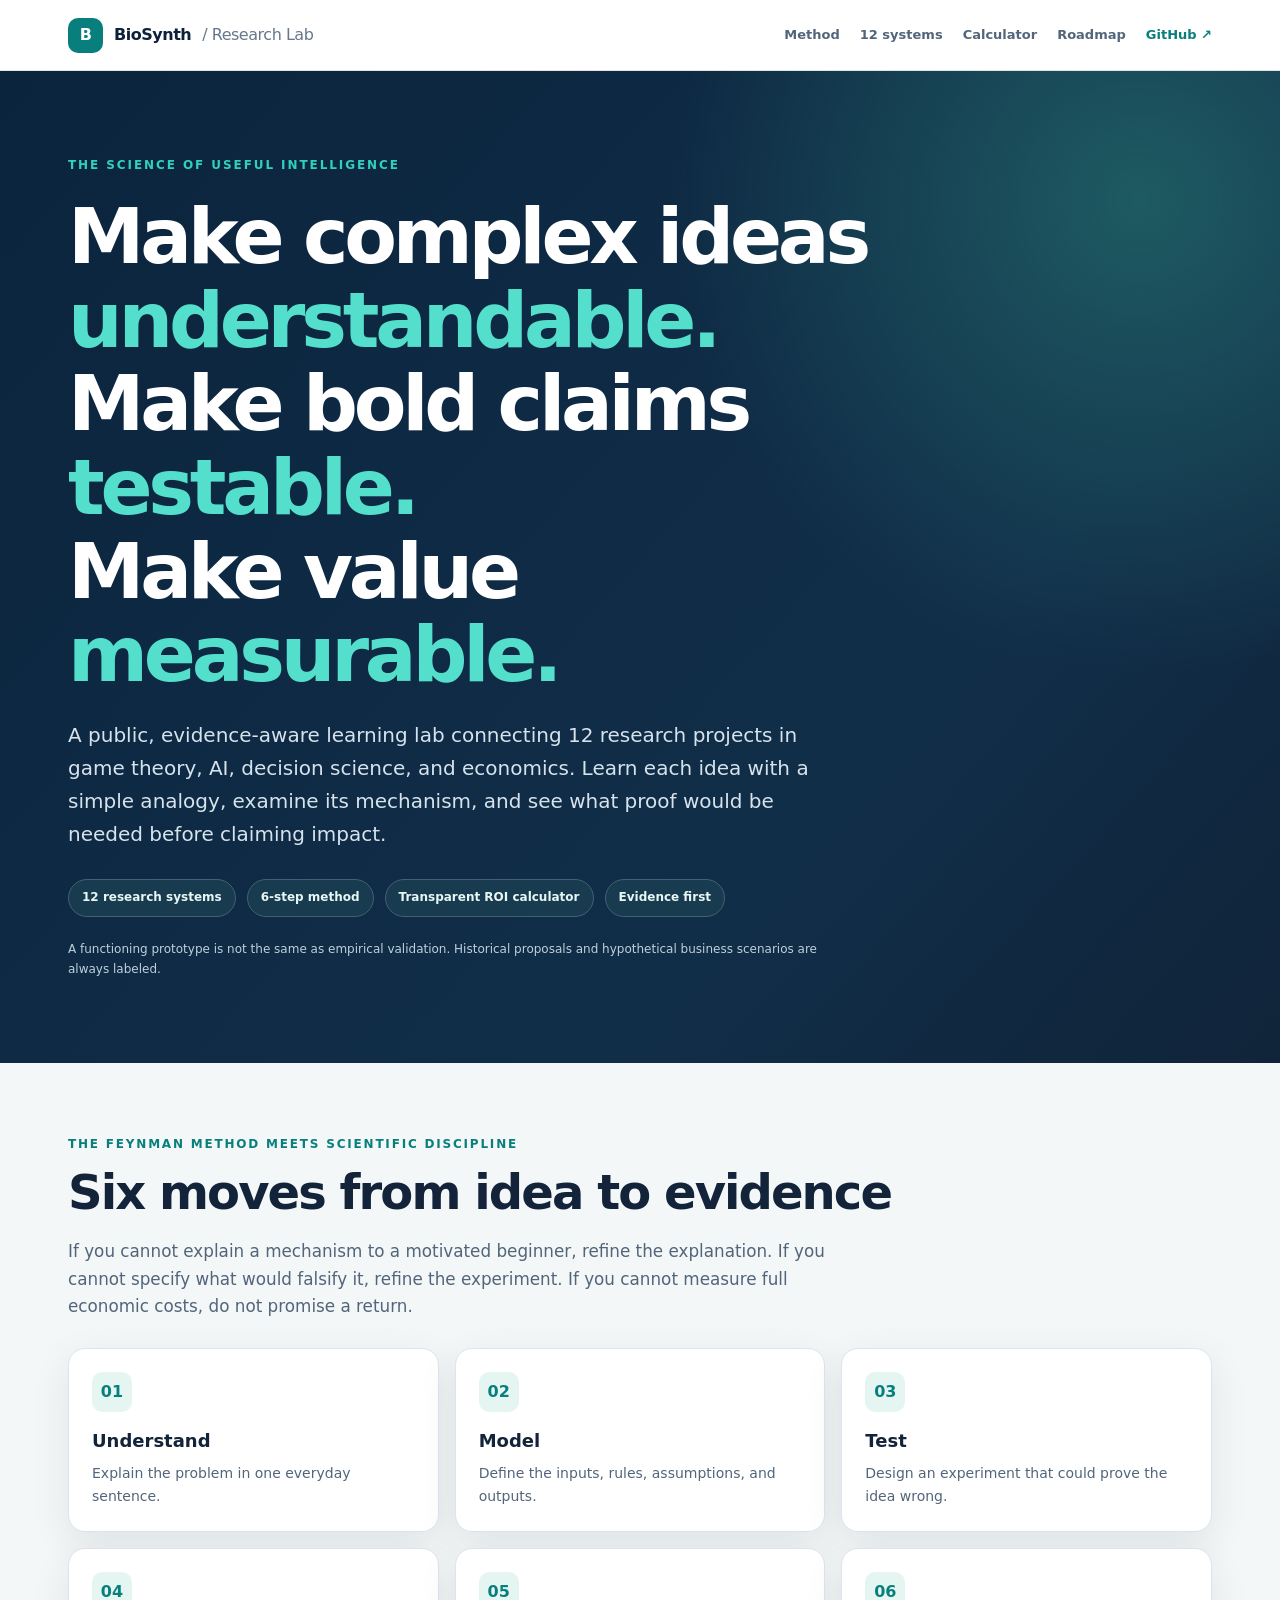
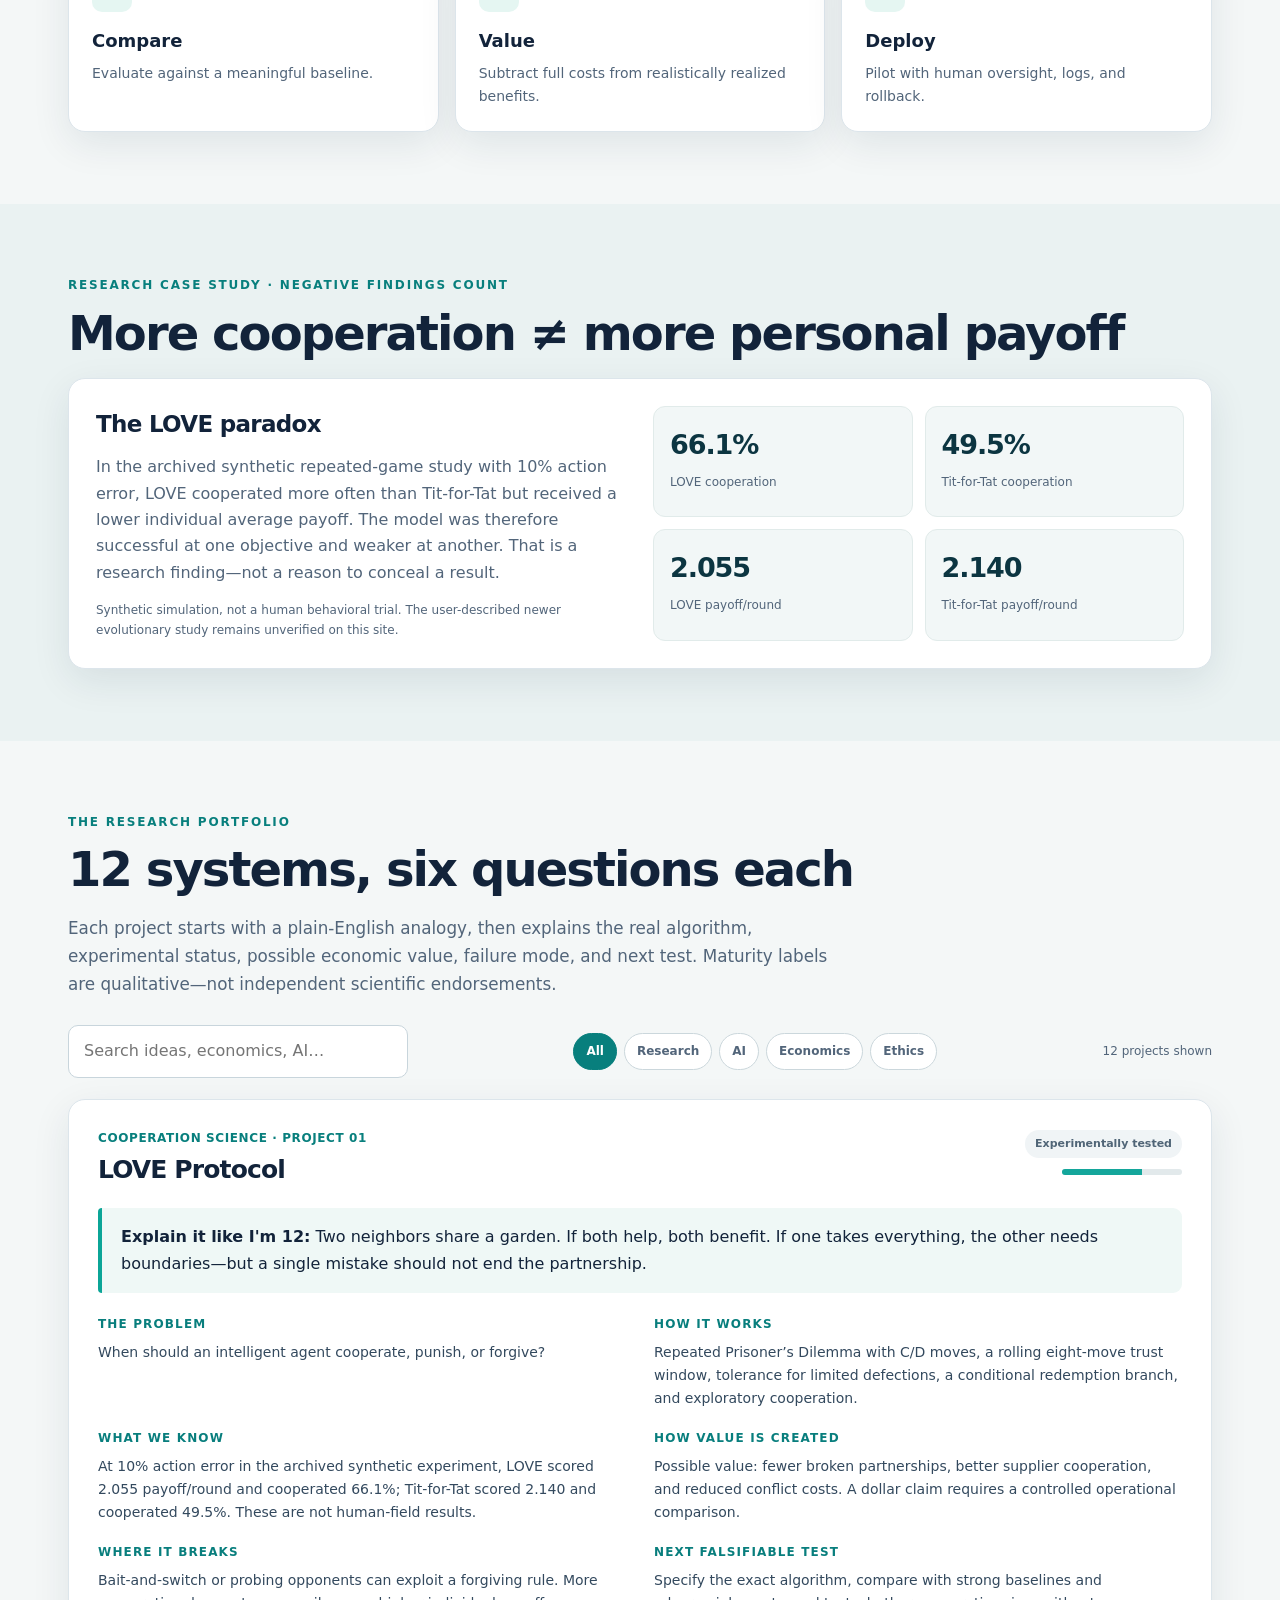
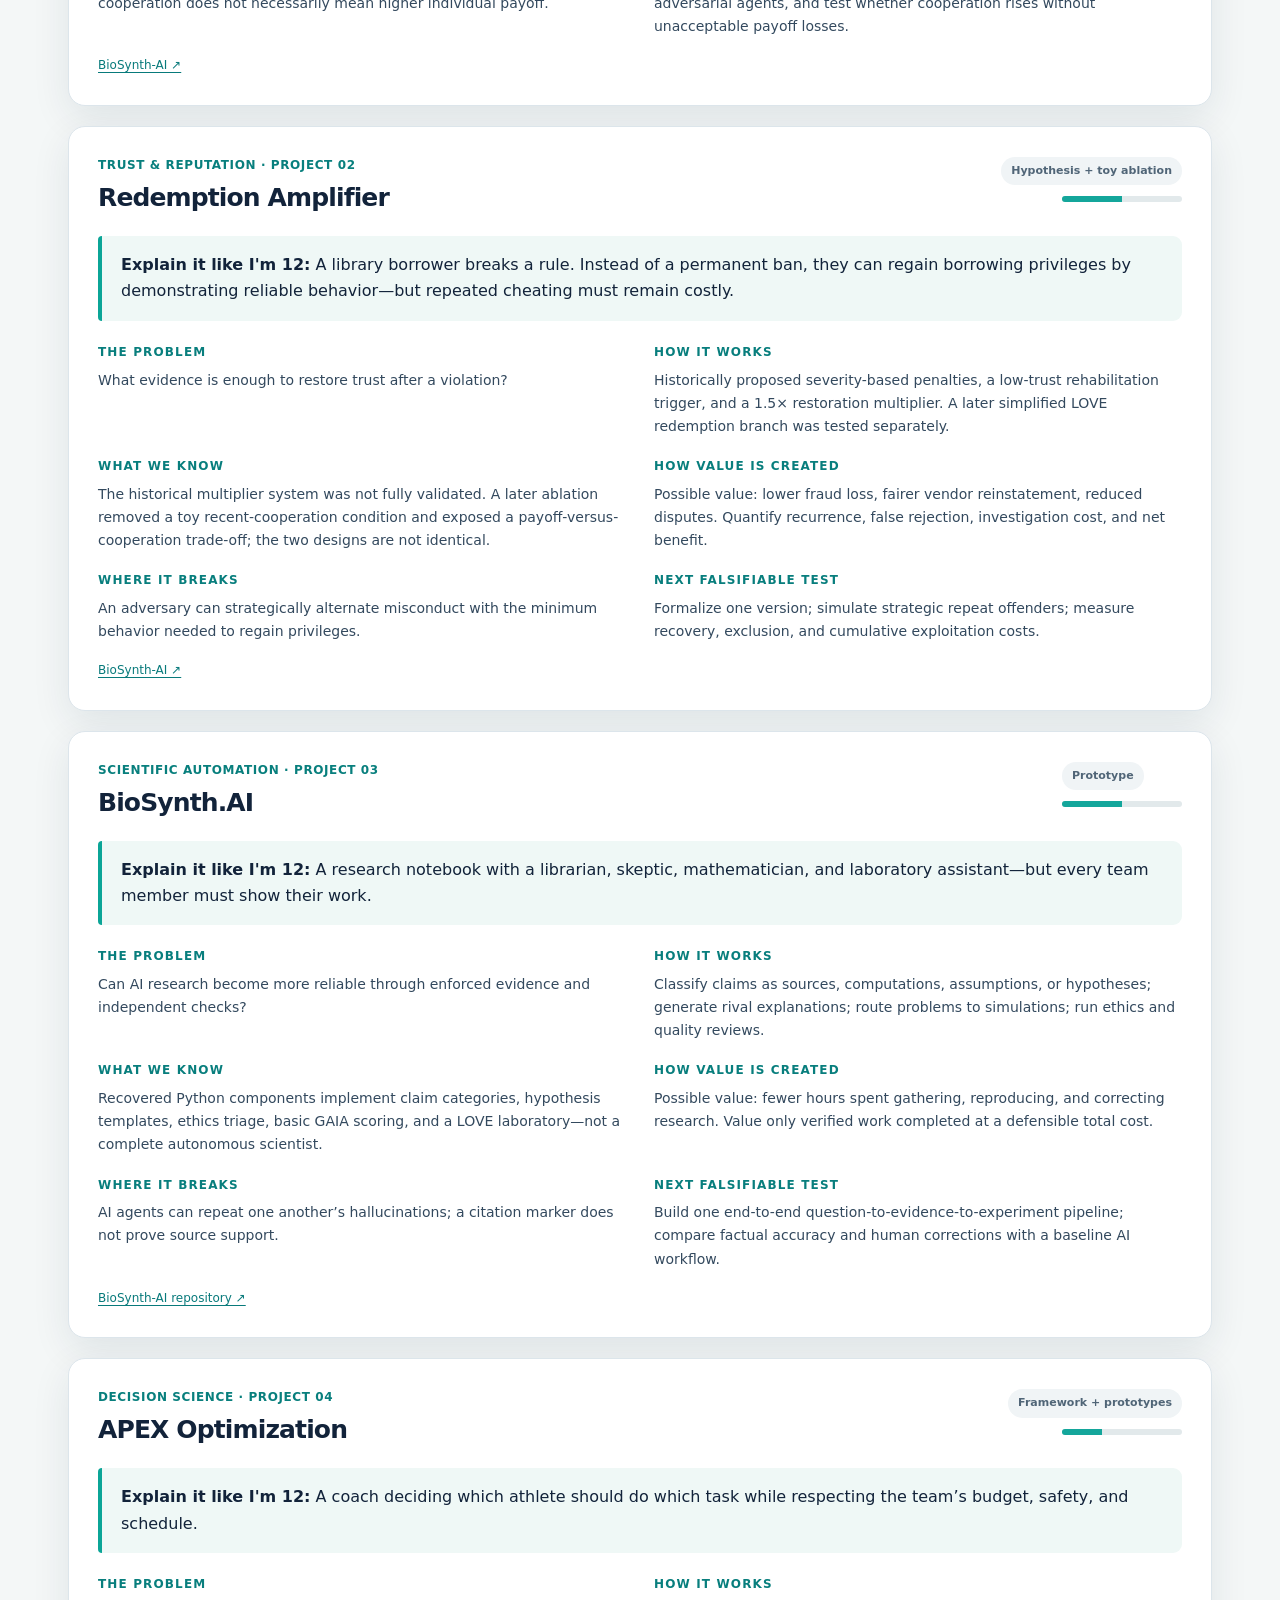
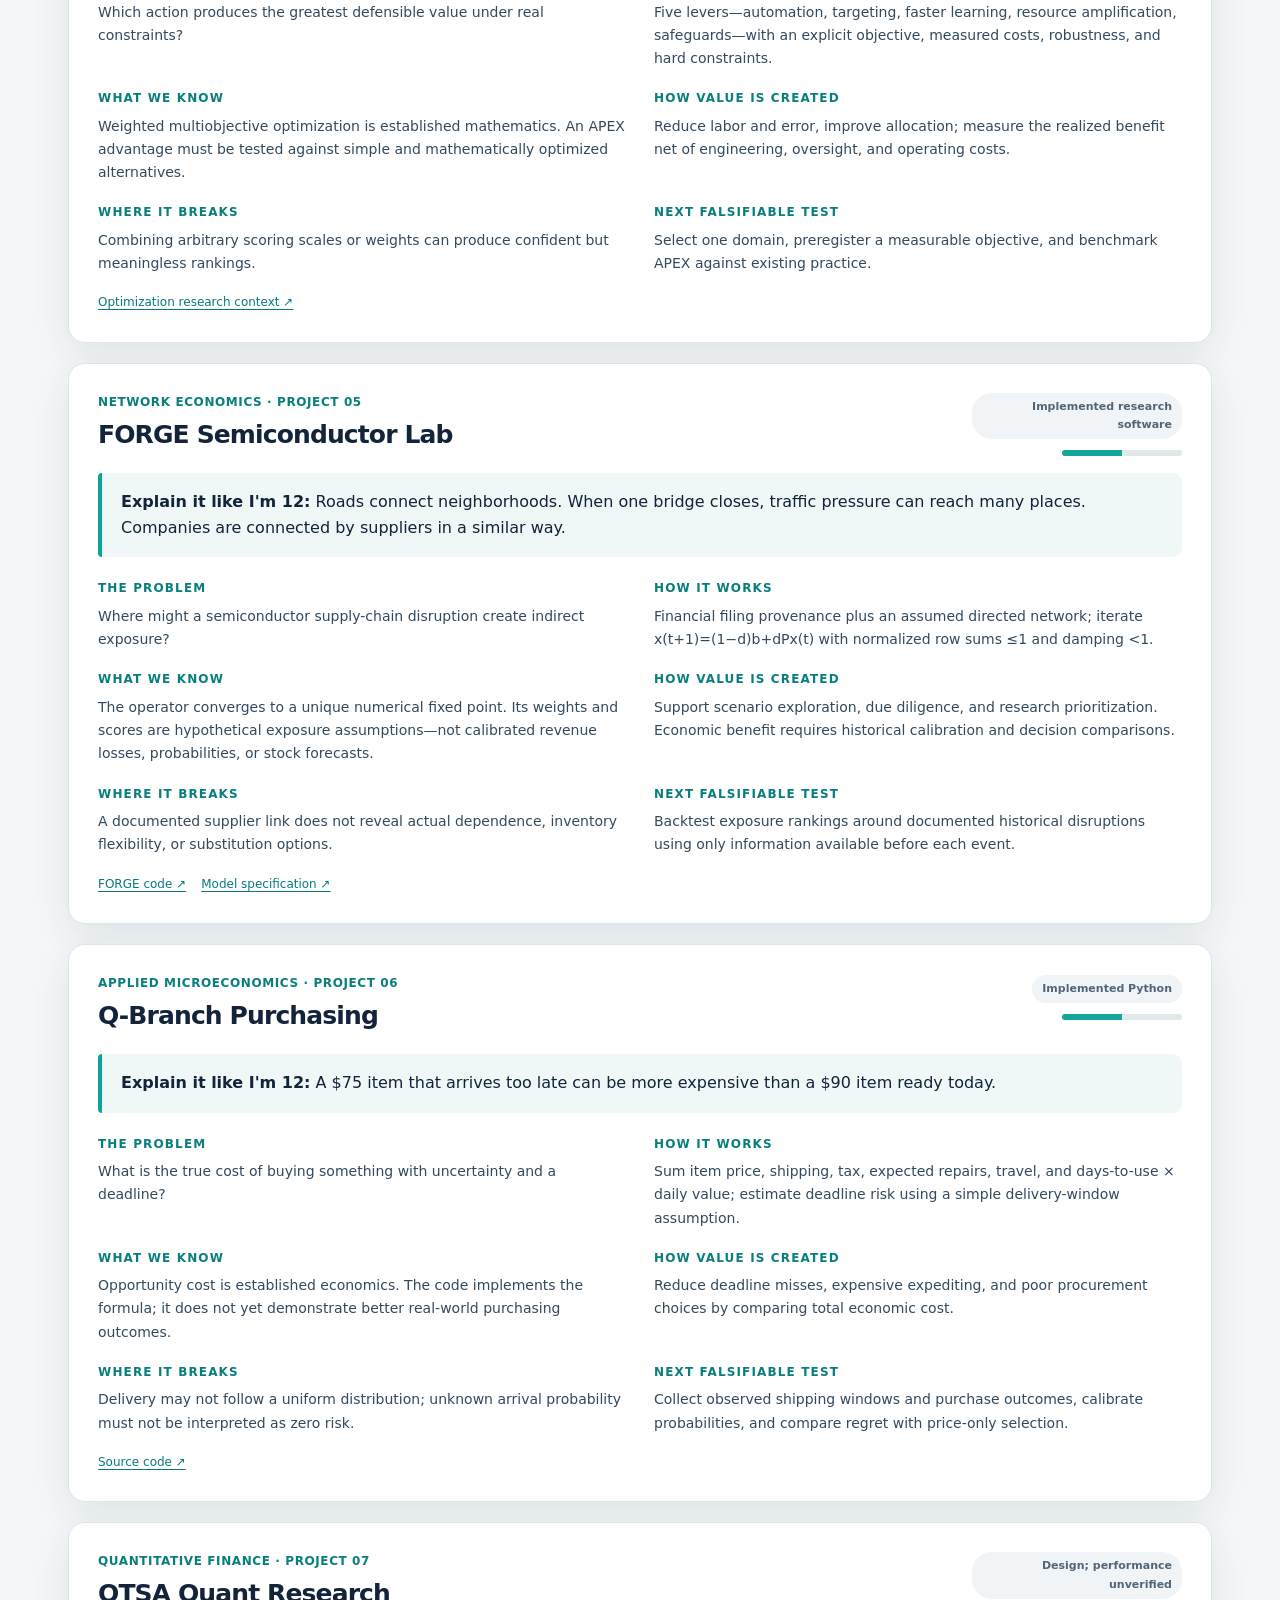
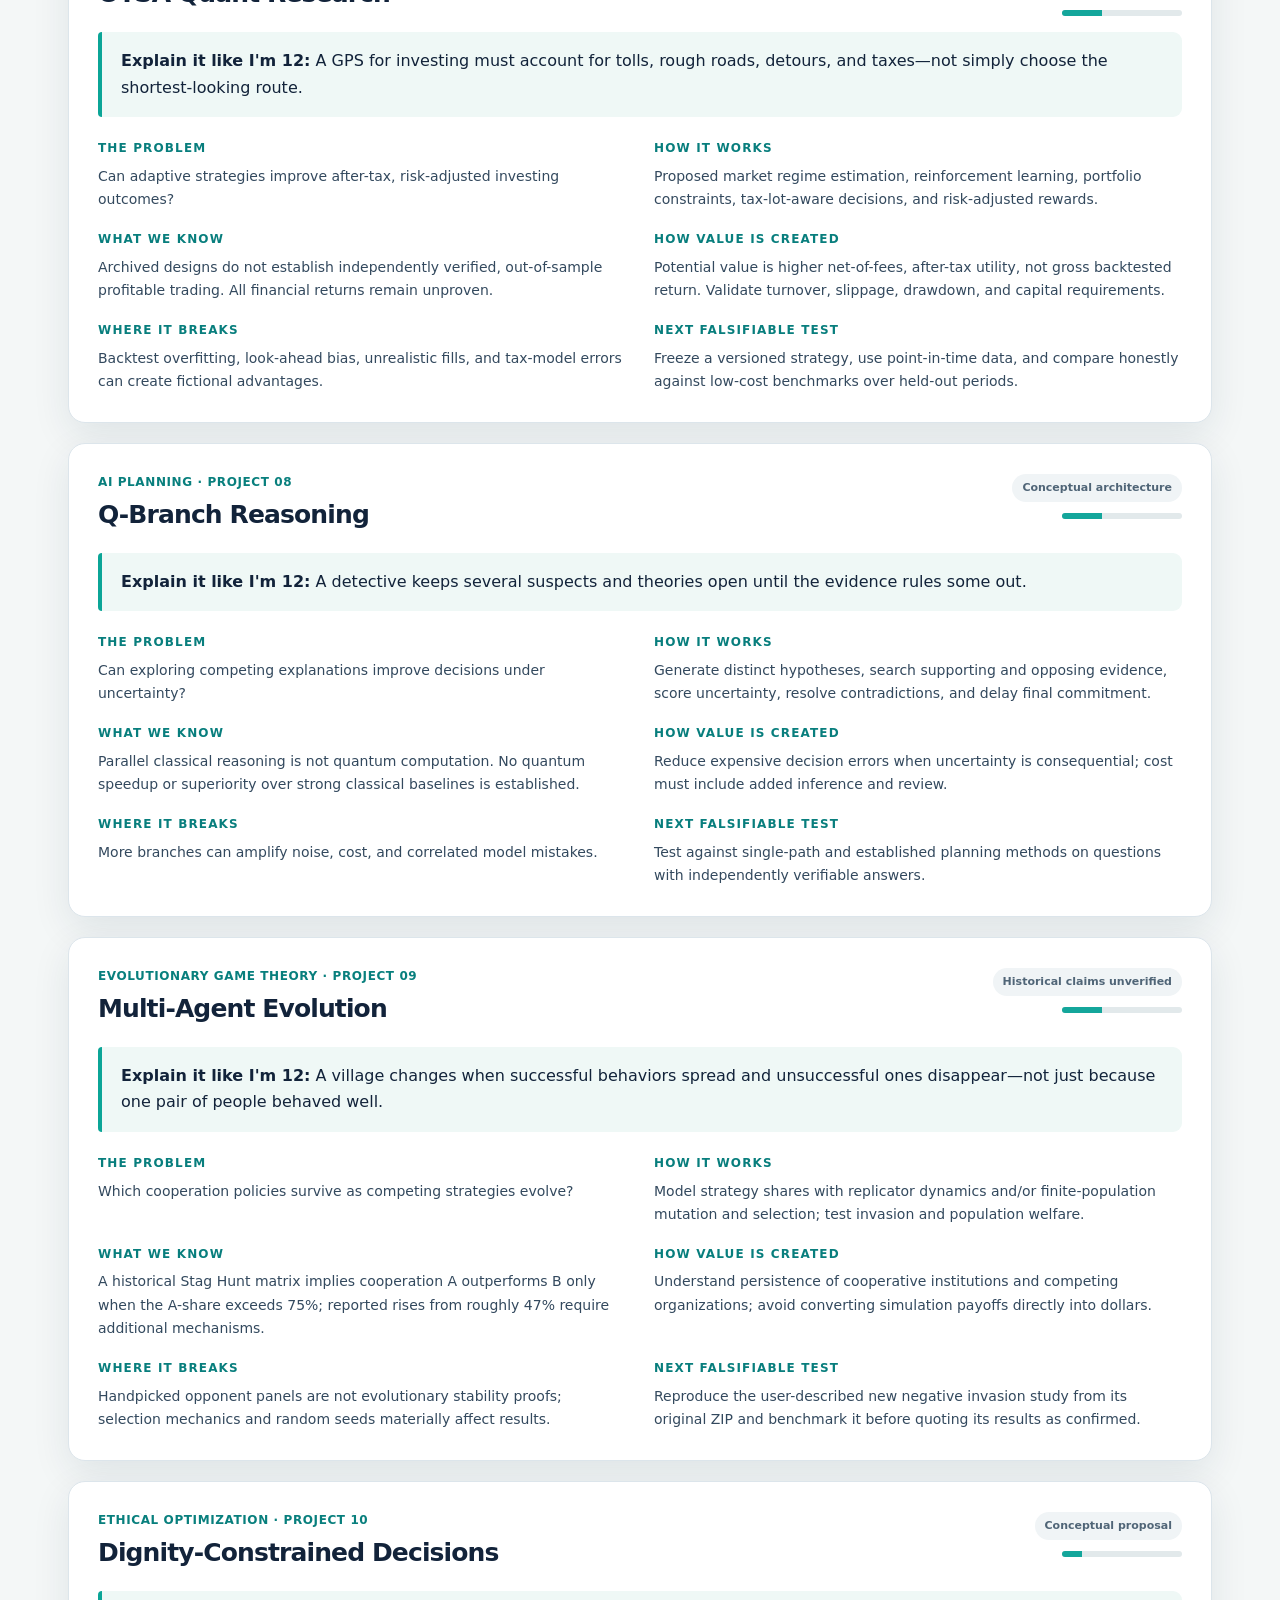
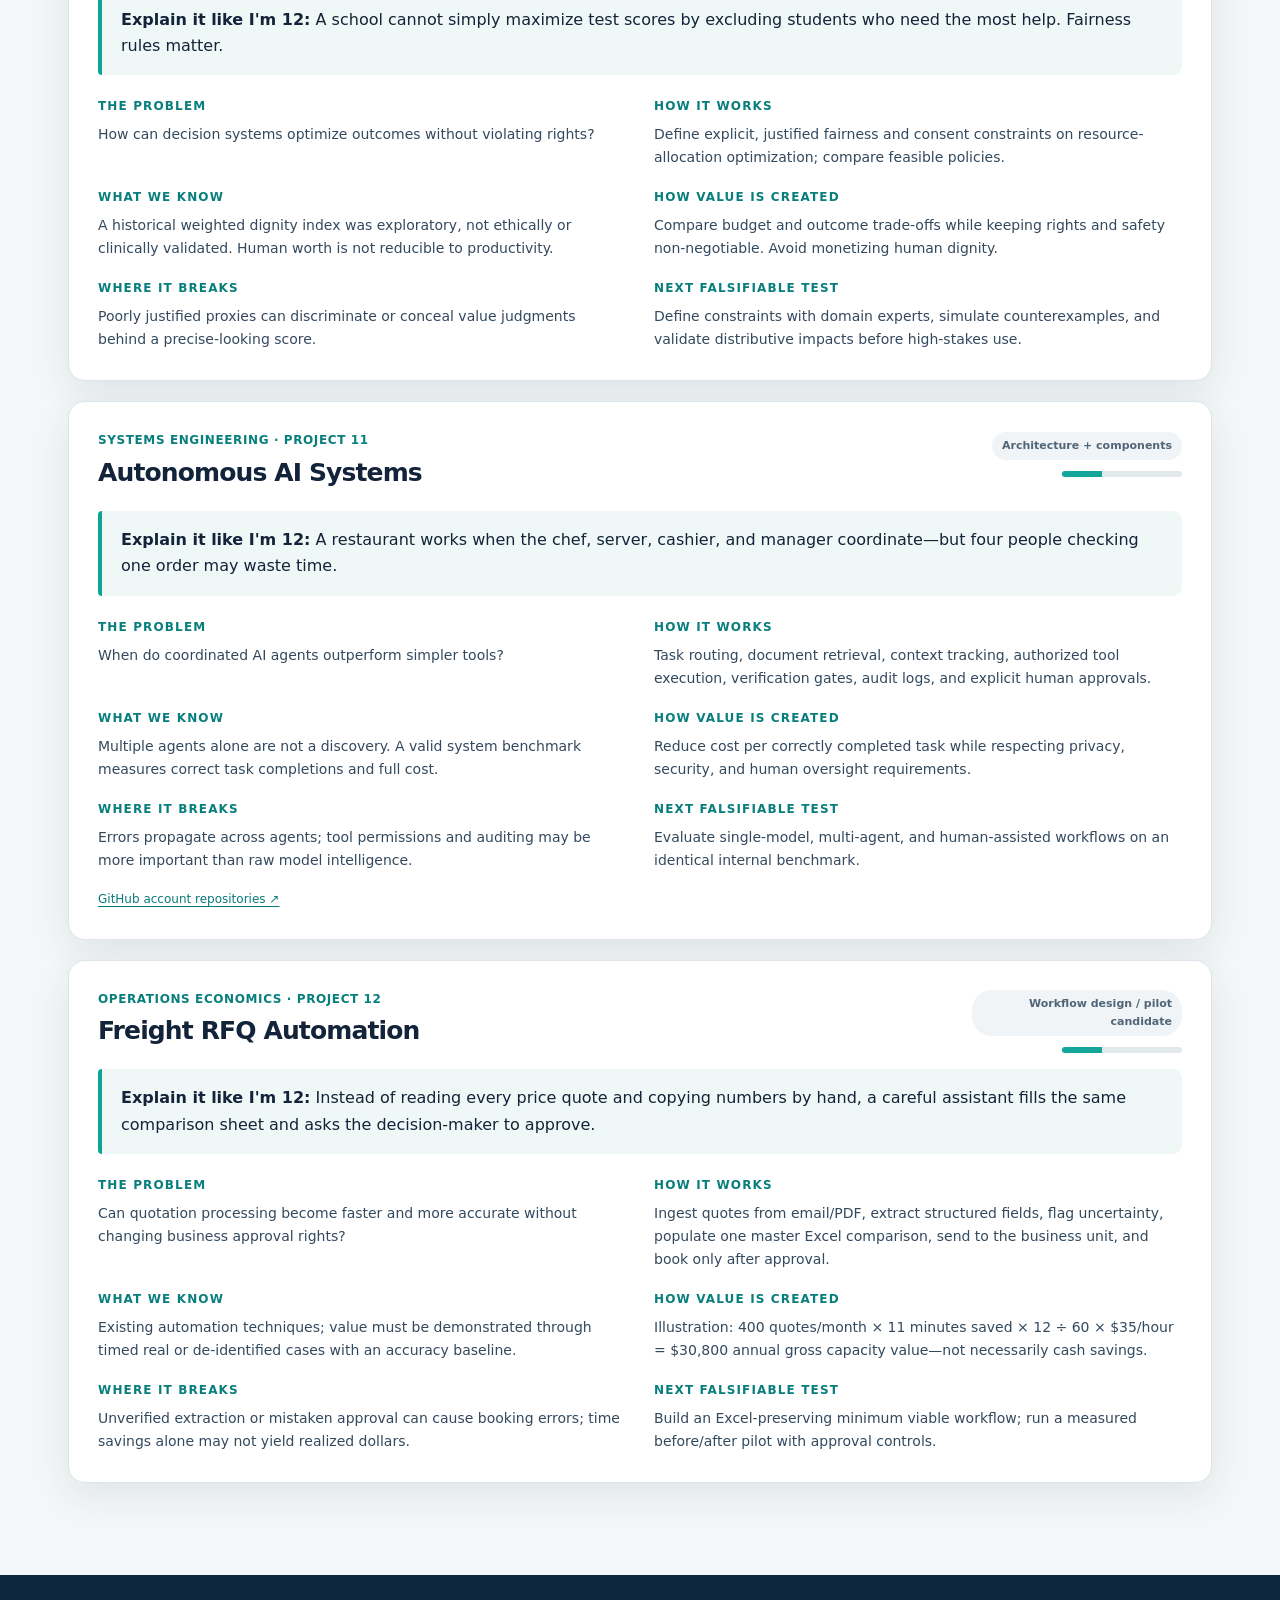
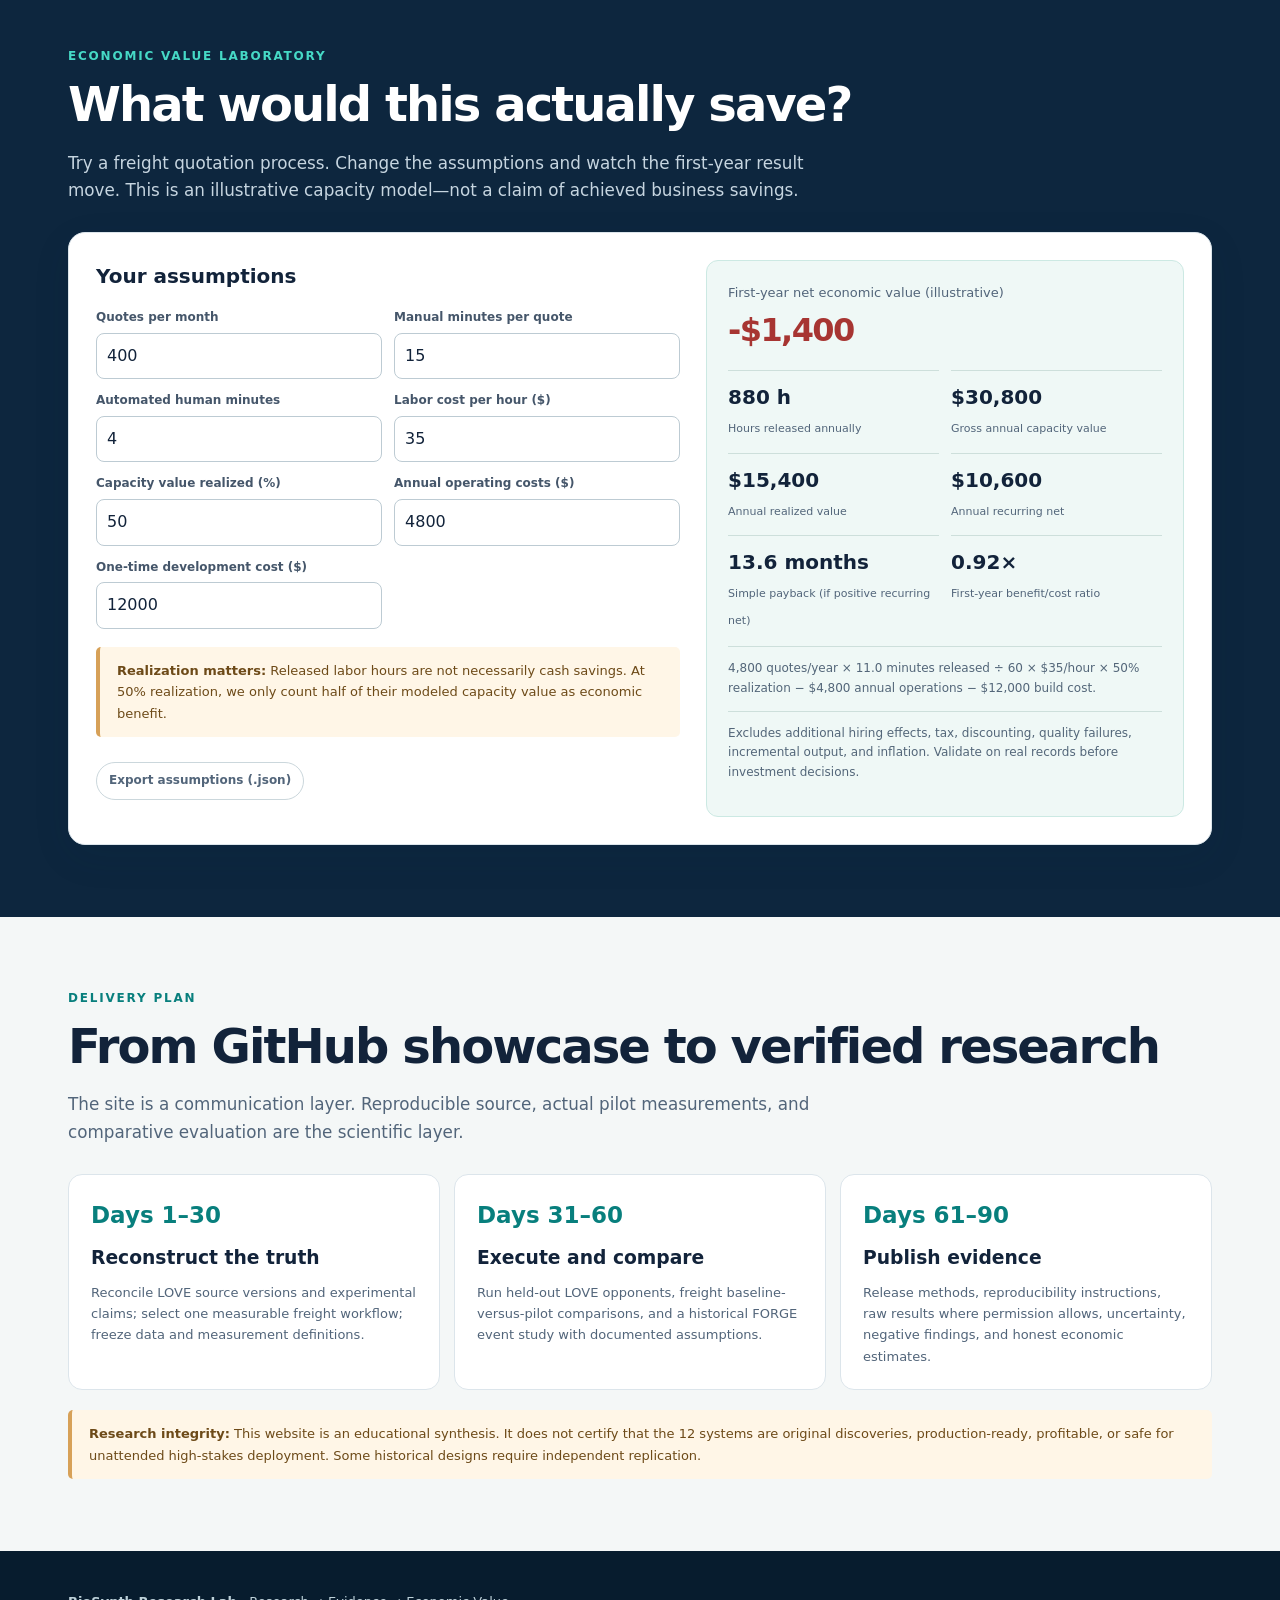
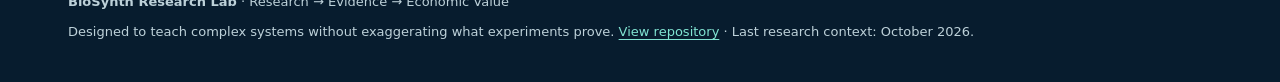
==== docs/index.html @ a32fa010 "Publish BioSynth research teaching website and interactive economics calculator" ====
<!doctype html><html lang="en"><head><meta charset="utf-8"><meta name="viewport" content="width=device-width, initial-scale=1"><meta name="theme-color" content="#0b243d"><meta name="description" content="12 research systems explained simply, rigorously, and economically: interactive lessons and transparent ROI calculator."><title>BioSynth Research Lab | Ideas → Evidence → Economic Value</title><style>
:root{--ink:#12233a;--muted:#52657a;--line:#dce5eb;--paper:#fff;--bg:#f4f7f7;--teal:#087f7d;--tealsoft:#e5f6f2;--amber:#e9a74b;--navy:#0c203a;--shadow:0 12px 38px rgba(14,43,64,.09)}*{box-sizing:border-box}html{scroll-behavior:smooth;scroll-padding-top:90px}body{margin:0;background:var(--bg);color:var(--ink);font:16px/1.65 ui-sans-serif,system-ui,-apple-system,Segoe UI,sans-serif}a{color:#087a7b;text-underline-offset:3px}a:hover{color:#044e50}button,input{font:inherit}button{cursor:pointer}.shell{max-width:1200px;margin:0 auto;padding:0 28px}.nav{position:sticky;top:0;z-index:8;background:rgba(255,255,255,.95);border-bottom:1px solid var(--line);backdrop-filter:blur(16px)}.nav-inner{min-height:70px;display:flex;justify-content:space-between;align-items:center;gap:18px}.brand{display:flex;align-items:center;gap:11px;font-weight:850;text-decoration:none;color:var(--navy);letter-spacing:-.03em}.brand-mark{display:inline-grid;place-items:center;width:35px;height:35px;color:#fff;background:var(--teal);border-radius:10px}.links{display:flex;gap:20px;align-items:center;flex-wrap:wrap}.links a{font-size:13px;font-weight:700;text-decoration:none;color:var(--muted)}.links .git{color:var(--teal)}.hero{background:radial-gradient(circle at 89% 13%,#1e5a62 0,transparent 33%),linear-gradient(132deg,#0b243d,#112e49 68%,#102439);color:white;padding:85px 0 72px;overflow:hidden}.eyebrow{text-transform:uppercase;letter-spacing:.16em;font-weight:850;color:#31d0bd;font-size:12px;margin:0 0 19px}.hero h1{font-size:clamp(2.5rem,6vw,4.8rem);max-width:900px;line-height:1.09;letter-spacing:-.055em;margin:0 0 22px}.hero h1 span{color:#54dfcc}.hero .lede{font-size:clamp(1rem,2vw,1.25rem);max-width:750px;color:#d6e3ec;margin:0 0 28px}.pills{display:flex;gap:11px;flex-wrap:wrap}.pill{border:1px solid #436173;background:#183b50;padding:8px 13px;border-radius:50px;font-size:12px;font-weight:750;color:#e7f7f4}.heronote{margin-top:23px;font-size:12px;color:#bfd0dd;max-width:750px}.section{padding:72px 0}.overline{font-weight:850;color:var(--teal);letter-spacing:.15em;font-size:12px;text-transform:uppercase;margin:0 0 10px}.section h2{font-size:clamp(1.9rem,4vw,3rem);line-height:1.16;letter-spacing:-.04em;margin:0 0 17px}.intro{font-size:1.05rem;color:var(--muted);max-width:780px;margin:0 0 27px}.grid{display:grid;grid-template-columns:repeat(3,minmax(0,1fr));gap:16px}.step,.card,.calc,.tablewrap,.callout,.project{background:#fff;border:1px solid var(--line);border-radius:17px;box-shadow:var(--shadow)}.step{padding:23px}.step .num{display:inline-grid;place-items:center;border-radius:10px;background:var(--tealsoft);color:var(--teal);font-weight:850;width:40px;height:40px}.step h3{margin:14px 0 6px;font-size:18px}.step p{color:var(--muted);margin:0;font-size:14px}.section.soft{background:#eaf2f2}.callout{padding:27px;display:grid;grid-template-columns:1fr 1fr;gap:26px}.callout h3{font-size:23px;letter-spacing:-.03em;margin:0 0 10px}.callout p{margin:0;color:var(--muted)}.metric{display:grid;grid-template-columns:repeat(2,1fr);gap:12px}.m{background:#f2f7f7;border:1px solid #e1ebea;border-radius:12px;padding:16px}.m strong{display:block;color:#0c3541;font-size:27px;letter-spacing:-.04em}.m span{font-size:12px;color:var(--muted)}.toolbar{display:flex;align-items:center;gap:12px;justify-content:space-between;margin:26px 0 21px;flex-wrap:wrap}.search{border:1px solid #c8d5dc;border-radius:10px;padding:12px 15px;width:min(340px,100%);background:white}.chips{display:flex;gap:7px;flex-wrap:wrap}.chip{background:#fff;border:1px solid #cbd7dc;color:var(--muted);border-radius:20px;padding:8px 12px;font-size:12px;font-weight:700}.chip.active{background:var(--teal);color:#fff;border-color:var(--teal)}.project{padding:29px;margin:0 0 20px;scroll-margin-top:88px}.project-head{display:flex;justify-content:space-between;gap:15px;align-items:flex-start;margin-bottom:15px}.project h3{font-size:25px;letter-spacing:-.035em;line-height:1.2;margin:0 0 8px}.project .sub{font-size:12px;letter-spacing:.05em;text-transform:uppercase;color:var(--teal);font-weight:800;margin:0 0 7px}.status{display:inline-block;border-radius:20px;background:#f0f4f6;color:#506577;padding:5px 10px;font-size:11px;font-weight:750;max-width:210px;text-align:right}.progress{height:6px;width:120px;background:#e2e9eb;border-radius:9px;overflow:hidden;margin:11px 0 0 auto}.progress i{display:block;height:100%;background:#14a69b}.analogy{background:#eff8f6;border-left:4px solid #0ba597;border-radius:4px 9px 9px 4px;padding:16px 19px;margin:12px 0 22px;font-size:16px}.fields{display:grid;grid-template-columns:1fr 1fr;gap:19px 28px}.field h4{font-size:12px;text-transform:uppercase;letter-spacing:.095em;color:#087e7d;margin:0 0 6px}.field p{margin:0;color:#33495e;font-size:14px}.field.wide{grid-column:1/-1}.source-links{display:flex;gap:15px;flex-wrap:wrap;margin-top:18px;font-size:12px}.section-dark{background:#0d263e;color:white}.section-dark .intro{color:#c6d5e0}.calc{color:var(--ink);padding:27px}.calc-layout{display:grid;grid-template-columns:1.1fr .9fr;gap:26px}.calc h3{margin:0 0 15px;font-size:20px}.inputgrid{display:grid;grid-template-columns:1fr 1fr;gap:12px}.control label{display:block;font-size:12px;font-weight:750;color:#45566a;margin:0 0 5px}.control input{width:100%;border:1px solid #bdcbd3;border-radius:8px;padding:9px 10px;background:#fff;color:var(--ink)}.results{background:#eff8f6;border:1px solid #cce9e3;border-radius:12px;padding:21px}.resultbig{font-size:32px;font-weight:850;letter-spacing:-.05em;margin:0}.value-caption{font-size:13px;color:var(--muted)}.kpis{display:grid;grid-template-columns:1fr 1fr;gap:12px;margin:14px 0}.kpi{border-top:1px solid #cddfdb;padding-top:10px}.kpi strong{display:block;font-size:20px}.kpi span{font-size:11px;color:var(--muted)}.warn{font-size:12px;color:#536679;border-top:1px solid #cddfdb;padding-top:12px}.tablewrap{overflow:auto;padding:6px}table{width:100%;border-collapse:collapse;min-width:620px}td,th{padding:12px 14px;text-align:left;border-bottom:1px solid #e8eef0;font-size:13px}th{background:#f1f6f6;font-size:11px;text-transform:uppercase;letter-spacing:.05em}tr:last-child td{border-bottom:0}.roadmap{display:grid;grid-template-columns:repeat(3,1fr);gap:14px}.road{background:#fff;border:1px solid var(--line);border-radius:14px;padding:22px}.road strong{font-size:23px;color:var(--teal)}.road h3{margin:8px 0}.road p{color:var(--muted);font-size:13px;margin:0}.footer{padding:40px 0;background:#071c2e;color:#bdd1d9;font-size:13px}.footer a{color:#81e4d2}.notice{background:#fff6e7;border-left:4px solid #d7a158;padding:13px 17px;color:#6d4a18;border-radius:5px;margin-top:18px;font-size:13px}.hidden{display:none!important}.results-negative{color:#a73532}.results-positive{color:#087f64}.cta{display:inline-block;padding:12px 17px;background:#fff;color:#0d4454;border-radius:9px;font-weight:800;text-decoration:none}.cta:hover{color:#0d4454;background:#e6f2ef}@media(max-width:900px){.grid{grid-template-columns:repeat(2,minmax(0,1fr))}.callout,.calc-layout{grid-template-columns:1fr}}@media(max-width:650px){.shell{padding:0 16px}.hero{padding:62px 0}.section{padding:49px 0}.grid,.fields,.roadmap,.inputgrid{grid-template-columns:1fr}.field.wide{grid-column:auto}.project{padding:20px}.project-head{display:block}.progress{margin:8px 0}.links{gap:8px}.links a{font-size:11px}.project h3{font-size:23px}}@media print{.nav,.toolbar,.cta{display:none!important}.hero{background:#12243a!important;-webkit-print-color-adjust:exact;print-color-adjust:exact}.section{padding:24px 0}.project{break-inside:avoid}.hidden{display:block!important}body{background:#fff}}
</style></head><body>
<header class="nav"><div class="shell nav-inner"><a class="brand" href="#top"><span class="brand-mark">B</span> BioSynth <span style="font-weight:500;color:#66788a">/ Research Lab</span></a><nav class="links" aria-label="Page sections"><a href="#method">Method</a><a href="#projects">12 systems</a><a href="#economics">Calculator</a><a href="#roadmap">Roadmap</a><a class="git" href="https://github.com/JJDagz/BioSynth-AI">GitHub ↗</a></nav></div></header>
<main id="top"><section class="hero"><div class="shell"><p class="eyebrow">The science of useful intelligence</p><h1>Make complex ideas <span>understandable.</span><br>Make bold claims <span>testable.</span><br>Make value <span>measurable.</span></h1><p class="lede">A public, evidence-aware learning lab connecting 12 research projects in game theory, AI, decision science, and economics. Learn each idea with a simple analogy, examine its mechanism, and see what proof would be needed before claiming impact.</p><div class="pills"><span class="pill">12 research systems</span><span class="pill">6-step method</span><span class="pill">Transparent ROI calculator</span><span class="pill">Evidence first</span></div><p class="heronote">A functioning prototype is not the same as empirical validation. Historical proposals and hypothetical business scenarios are always labeled.</p></div></section>
<section class="section" id="method"><div class="shell"><p class="overline">The Feynman method meets scientific discipline</p><h2>Six moves from idea to evidence</h2><p class="intro">If you cannot explain a mechanism to a motivated beginner, refine the explanation. If you cannot specify what would falsify it, refine the experiment. If you cannot measure full economic costs, do not promise a return.</p><div class="grid"><div class="step"><span class="num">01</span><h3>Understand</h3><p>Explain the problem in one everyday sentence.</p></div><div class="step"><span class="num">02</span><h3>Model</h3><p>Define the inputs, rules, assumptions, and outputs.</p></div><div class="step"><span class="num">03</span><h3>Test</h3><p>Design an experiment that could prove the idea wrong.</p></div><div class="step"><span class="num">04</span><h3>Compare</h3><p>Evaluate against a meaningful baseline.</p></div><div class="step"><span class="num">05</span><h3>Value</h3><p>Subtract full costs from realistically realized benefits.</p></div><div class="step"><span class="num">06</span><h3>Deploy</h3><p>Pilot with human oversight, logs, and rollback.</p></div></div></div></section>
<section class="section soft" id="case"><div class="shell"><p class="overline">Research case study · Negative findings count</p><h2>More cooperation ≠ more personal payoff</h2><div class="callout"><div><h3>The LOVE paradox</h3><p>In the archived synthetic repeated-game study with 10% action error, LOVE cooperated more often than Tit-for-Tat but received a lower individual average payoff. The model was therefore successful at one objective and weaker at another. That is a research finding—not a reason to conceal a result.</p><p style="margin-top:15px;font-size:12px">Synthetic simulation, not a human behavioral trial. The user-described newer evolutionary study remains unverified on this site.</p></div><div class="metric"><div class="m"><strong>66.1%</strong><span>LOVE cooperation</span></div><div class="m"><strong>49.5%</strong><span>Tit-for-Tat cooperation</span></div><div class="m"><strong>2.055</strong><span>LOVE payoff/round</span></div><div class="m"><strong>2.140</strong><span>Tit-for-Tat payoff/round</span></div></div></div></div></section>
<section class="section" id="projects"><div class="shell"><p class="overline">The research portfolio</p><h2>12 systems, six questions each</h2><p class="intro">Each project starts with a plain-English analogy, then explains the real algorithm, experimental status, possible economic value, failure mode, and next test. Maturity labels are qualitative—not independent scientific endorsements.</p><div class="toolbar"><input class="search" id="search" type="search" placeholder="Search ideas, economics, AI…" aria-label="Search research projects"><div class="chips" aria-label="Filter project types"><button class="chip active" data-category="All">All</button><button class="chip" data-category="Research">Research</button><button class="chip" data-category="AI">AI</button><button class="chip" data-category="Economics">Economics</button><button class="chip" data-category="Ethics">Ethics</button></div><span id="count" style="color:var(--muted);font-size:12px">12 projects shown</span></div><article class="project" id="love" data-tag="Research"><div class="project-head"><div><p class="sub">Cooperation science · Project 01</p><h3>LOVE Protocol</h3></div><div><span class="status">Experimentally tested</span><div class="progress" aria-label="Research maturity 4 out of 6"><i style="width:66.7%"></i></div></div></div><div class="analogy"><strong>Explain it like I'm 12:</strong> Two neighbors share a garden. If both help, both benefit. If one takes everything, the other needs boundaries—but a single mistake should not end the partnership.</div><div class="fields"><div class="field"><h4>The problem</h4><p>When should an intelligent agent cooperate, punish, or forgive?</p></div><div class="field"><h4>How it works</h4><p>Repeated Prisoner’s Dilemma with C/D moves, a rolling eight-move trust window, tolerance for limited defections, a conditional redemption branch, and exploratory cooperation.</p></div><div class="field"><h4>What we know</h4><p>At 10% action error in the archived synthetic experiment, LOVE scored 2.055 payoff/round and cooperated 66.1%; Tit-for-Tat scored 2.140 and cooperated 49.5%. These are not human-field results.</p></div><div class="field"><h4>How value is created</h4><p>Possible value: fewer broken partnerships, better supplier cooperation, and reduced conflict costs. A dollar claim requires a controlled operational comparison.</p></div><div class="field"><h4>Where it breaks</h4><p>Bait-and-switch or probing opponents can exploit a forgiving rule. More cooperation does not necessarily mean higher individual payoff.</p></div><div class="field"><h4>Next falsifiable test</h4><p>Specify the exact algorithm, compare with strong baselines and adversarial agents, and test whether cooperation rises without unacceptable payoff losses.</p></div></div><div class="source-links"><a href="https://github.com/JJDagz/BioSynth-AI" target="_blank" rel="noopener noreferrer">BioSynth-AI ↗</a></div></article>
<article class="project" id="redemption" data-tag="Research"><div class="project-head"><div><p class="sub">Trust &amp; reputation · Project 02</p><h3>Redemption Amplifier</h3></div><div><span class="status">Hypothesis + toy ablation</span><div class="progress" aria-label="Research maturity 3 out of 6"><i style="width:50.0%"></i></div></div></div><div class="analogy"><strong>Explain it like I'm 12:</strong> A library borrower breaks a rule. Instead of a permanent ban, they can regain borrowing privileges by demonstrating reliable behavior—but repeated cheating must remain costly.</div><div class="fields"><div class="field"><h4>The problem</h4><p>What evidence is enough to restore trust after a violation?</p></div><div class="field"><h4>How it works</h4><p>Historically proposed severity-based penalties, a low-trust rehabilitation trigger, and a 1.5× restoration multiplier. A later simplified LOVE redemption branch was tested separately.</p></div><div class="field"><h4>What we know</h4><p>The historical multiplier system was not fully validated. A later ablation removed a toy recent-cooperation condition and exposed a payoff-versus-cooperation trade-off; the two designs are not identical.</p></div><div class="field"><h4>How value is created</h4><p>Possible value: lower fraud loss, fairer vendor reinstatement, reduced disputes. Quantify recurrence, false rejection, investigation cost, and net benefit.</p></div><div class="field"><h4>Where it breaks</h4><p>An adversary can strategically alternate misconduct with the minimum behavior needed to regain privileges.</p></div><div class="field"><h4>Next falsifiable test</h4><p>Formalize one version; simulate strategic repeat offenders; measure recovery, exclusion, and cumulative exploitation costs.</p></div></div><div class="source-links"><a href="https://github.com/JJDagz/BioSynth-AI" target="_blank" rel="noopener noreferrer">BioSynth-AI ↗</a></div></article>
<article class="project" id="biosynth" data-tag="AI"><div class="project-head"><div><p class="sub">Scientific automation · Project 03</p><h3>BioSynth.AI</h3></div><div><span class="status">Prototype</span><div class="progress" aria-label="Research maturity 3 out of 6"><i style="width:50.0%"></i></div></div></div><div class="analogy"><strong>Explain it like I'm 12:</strong> A research notebook with a librarian, skeptic, mathematician, and laboratory assistant—but every team member must show their work.</div><div class="fields"><div class="field"><h4>The problem</h4><p>Can AI research become more reliable through enforced evidence and independent checks?</p></div><div class="field"><h4>How it works</h4><p>Classify claims as sources, computations, assumptions, or hypotheses; generate rival explanations; route problems to simulations; run ethics and quality reviews.</p></div><div class="field"><h4>What we know</h4><p>Recovered Python components implement claim categories, hypothesis templates, ethics triage, basic GAIA scoring, and a LOVE laboratory—not a complete autonomous scientist.</p></div><div class="field"><h4>How value is created</h4><p>Possible value: fewer hours spent gathering, reproducing, and correcting research. Value only verified work completed at a defensible total cost.</p></div><div class="field"><h4>Where it breaks</h4><p>AI agents can repeat one another’s hallucinations; a citation marker does not prove source support.</p></div><div class="field"><h4>Next falsifiable test</h4><p>Build one end-to-end question-to-evidence-to-experiment pipeline; compare factual accuracy and human corrections with a baseline AI workflow.</p></div></div><div class="source-links"><a href="https://github.com/JJDagz/BioSynth-AI" target="_blank" rel="noopener noreferrer">BioSynth-AI repository ↗</a></div></article>
<article class="project" id="apex" data-tag="AI"><div class="project-head"><div><p class="sub">Decision science · Project 04</p><h3>APEX Optimization</h3></div><div><span class="status">Framework + prototypes</span><div class="progress" aria-label="Research maturity 2 out of 6"><i style="width:33.3%"></i></div></div></div><div class="analogy"><strong>Explain it like I'm 12:</strong> A coach deciding which athlete should do which task while respecting the team’s budget, safety, and schedule.</div><div class="fields"><div class="field"><h4>The problem</h4><p>Which action produces the greatest defensible value under real constraints?</p></div><div class="field"><h4>How it works</h4><p>Five levers—automation, targeting, faster learning, resource amplification, safeguards—with an explicit objective, measured costs, robustness, and hard constraints.</p></div><div class="field"><h4>What we know</h4><p>Weighted multiobjective optimization is established mathematics. An APEX advantage must be tested against simple and mathematically optimized alternatives.</p></div><div class="field"><h4>How value is created</h4><p>Reduce labor and error, improve allocation; measure the realized benefit net of engineering, oversight, and operating costs.</p></div><div class="field"><h4>Where it breaks</h4><p>Combining arbitrary scoring scales or weights can produce confident but meaningless rankings.</p></div><div class="field"><h4>Next falsifiable test</h4><p>Select one domain, preregister a measurable objective, and benchmark APEX against existing practice.</p></div></div><div class="source-links"><a href="https://github.com/JJDagz/BioSynth-AI" target="_blank" rel="noopener noreferrer">Optimization research context ↗</a></div></article>
<article class="project" id="forge" data-tag="Economics"><div class="project-head"><div><p class="sub">Network economics · Project 05</p><h3>FORGE Semiconductor Lab</h3></div><div><span class="status">Implemented research software</span><div class="progress" aria-label="Research maturity 3 out of 6"><i style="width:50.0%"></i></div></div></div><div class="analogy"><strong>Explain it like I'm 12:</strong> Roads connect neighborhoods. When one bridge closes, traffic pressure can reach many places. Companies are connected by suppliers in a similar way.</div><div class="fields"><div class="field"><h4>The problem</h4><p>Where might a semiconductor supply-chain disruption create indirect exposure?</p></div><div class="field"><h4>How it works</h4><p>Financial filing provenance plus an assumed directed network; iterate x(t+1)=(1−d)b+dPx(t) with normalized row sums ≤1 and damping &lt;1.</p></div><div class="field"><h4>What we know</h4><p>The operator converges to a unique numerical fixed point. Its weights and scores are hypothetical exposure assumptions—not calibrated revenue losses, probabilities, or stock forecasts.</p></div><div class="field"><h4>How value is created</h4><p>Support scenario exploration, due diligence, and research prioritization. Economic benefit requires historical calibration and decision comparisons.</p></div><div class="field"><h4>Where it breaks</h4><p>A documented supplier link does not reveal actual dependence, inventory flexibility, or substitution options.</p></div><div class="field"><h4>Next falsifiable test</h4><p>Backtest exposure rankings around documented historical disruptions using only information available before each event.</p></div></div><div class="source-links"><a href="https://github.com/JJDagz/forge-semiconductor-risk-lab" target="_blank" rel="noopener noreferrer">FORGE code ↗</a><a href="https://github.com/JJDagz/forge-semiconductor-risk-lab/blob/main/docs/MODEL.md" target="_blank" rel="noopener noreferrer">Model specification ↗</a></div></article>
<article class="project" id="qbuy" data-tag="Economics"><div class="project-head"><div><p class="sub">Applied microeconomics · Project 06</p><h3>Q-Branch Purchasing</h3></div><div><span class="status">Implemented Python</span><div class="progress" aria-label="Research maturity 3 out of 6"><i style="width:50.0%"></i></div></div></div><div class="analogy"><strong>Explain it like I'm 12:</strong> A $75 item that arrives too late can be more expensive than a $90 item ready today.</div><div class="fields"><div class="field"><h4>The problem</h4><p>What is the true cost of buying something with uncertainty and a deadline?</p></div><div class="field"><h4>How it works</h4><p>Sum item price, shipping, tax, expected repairs, travel, and days-to-use × daily value; estimate deadline risk using a simple delivery-window assumption.</p></div><div class="field"><h4>What we know</h4><p>Opportunity cost is established economics. The code implements the formula; it does not yet demonstrate better real-world purchasing outcomes.</p></div><div class="field"><h4>How value is created</h4><p>Reduce deadline misses, expensive expediting, and poor procurement choices by comparing total economic cost.</p></div><div class="field"><h4>Where it breaks</h4><p>Delivery may not follow a uniform distribution; unknown arrival probability must not be interpreted as zero risk.</p></div><div class="field"><h4>Next falsifiable test</h4><p>Collect observed shipping windows and purchase outcomes, calibrate probabilities, and compare regret with price-only selection.</p></div></div><div class="source-links"><a href="https://github.com/JJDagz/Q-Branch/blob/main/src/qbranch/engine.py" target="_blank" rel="noopener noreferrer">Source code ↗</a></div></article>
<article class="project" id="otsa" data-tag="Economics"><div class="project-head"><div><p class="sub">Quantitative finance · Project 07</p><h3>OTSA Quant Research</h3></div><div><span class="status">Design; performance unverified</span><div class="progress" aria-label="Research maturity 2 out of 6"><i style="width:33.3%"></i></div></div></div><div class="analogy"><strong>Explain it like I'm 12:</strong> A GPS for investing must account for tolls, rough roads, detours, and taxes—not simply choose the shortest-looking route.</div><div class="fields"><div class="field"><h4>The problem</h4><p>Can adaptive strategies improve after-tax, risk-adjusted investing outcomes?</p></div><div class="field"><h4>How it works</h4><p>Proposed market regime estimation, reinforcement learning, portfolio constraints, tax-lot-aware decisions, and risk-adjusted rewards.</p></div><div class="field"><h4>What we know</h4><p>Archived designs do not establish independently verified, out-of-sample profitable trading. All financial returns remain unproven.</p></div><div class="field"><h4>How value is created</h4><p>Potential value is higher net-of-fees, after-tax utility, not gross backtested return. Validate turnover, slippage, drawdown, and capital requirements.</p></div><div class="field"><h4>Where it breaks</h4><p>Backtest overfitting, look-ahead bias, unrealistic fills, and tax-model errors can create fictional advantages.</p></div><div class="field"><h4>Next falsifiable test</h4><p>Freeze a versioned strategy, use point-in-time data, and compare honestly against low-cost benchmarks over held-out periods.</p></div></div></article>
<article class="project" id="qreason" data-tag="AI"><div class="project-head"><div><p class="sub">AI planning · Project 08</p><h3>Q-Branch Reasoning</h3></div><div><span class="status">Conceptual architecture</span><div class="progress" aria-label="Research maturity 2 out of 6"><i style="width:33.3%"></i></div></div></div><div class="analogy"><strong>Explain it like I'm 12:</strong> A detective keeps several suspects and theories open until the evidence rules some out.</div><div class="fields"><div class="field"><h4>The problem</h4><p>Can exploring competing explanations improve decisions under uncertainty?</p></div><div class="field"><h4>How it works</h4><p>Generate distinct hypotheses, search supporting and opposing evidence, score uncertainty, resolve contradictions, and delay final commitment.</p></div><div class="field"><h4>What we know</h4><p>Parallel classical reasoning is not quantum computation. No quantum speedup or superiority over strong classical baselines is established.</p></div><div class="field"><h4>How value is created</h4><p>Reduce expensive decision errors when uncertainty is consequential; cost must include added inference and review.</p></div><div class="field"><h4>Where it breaks</h4><p>More branches can amplify noise, cost, and correlated model mistakes.</p></div><div class="field"><h4>Next falsifiable test</h4><p>Test against single-path and established planning methods on questions with independently verifiable answers.</p></div></div></article>
<article class="project" id="evolution" data-tag="Research"><div class="project-head"><div><p class="sub">Evolutionary game theory · Project 09</p><h3>Multi-Agent Evolution</h3></div><div><span class="status">Historical claims unverified</span><div class="progress" aria-label="Research maturity 2 out of 6"><i style="width:33.3%"></i></div></div></div><div class="analogy"><strong>Explain it like I'm 12:</strong> A village changes when successful behaviors spread and unsuccessful ones disappear—not just because one pair of people behaved well.</div><div class="fields"><div class="field"><h4>The problem</h4><p>Which cooperation policies survive as competing strategies evolve?</p></div><div class="field"><h4>How it works</h4><p>Model strategy shares with replicator dynamics and/or finite-population mutation and selection; test invasion and population welfare.</p></div><div class="field"><h4>What we know</h4><p>A historical Stag Hunt matrix implies cooperation A outperforms B only when the A-share exceeds 75%; reported rises from roughly 47% require additional mechanisms.</p></div><div class="field"><h4>How value is created</h4><p>Understand persistence of cooperative institutions and competing organizations; avoid converting simulation payoffs directly into dollars.</p></div><div class="field"><h4>Where it breaks</h4><p>Handpicked opponent panels are not evolutionary stability proofs; selection mechanics and random seeds materially affect results.</p></div><div class="field"><h4>Next falsifiable test</h4><p>Reproduce the user-described new negative invasion study from its original ZIP and benchmark it before quoting its results as confirmed.</p></div></div></article>
<article class="project" id="dignity" data-tag="Ethics"><div class="project-head"><div><p class="sub">Ethical optimization · Project 10</p><h3>Dignity-Constrained Decisions</h3></div><div><span class="status">Conceptual proposal</span><div class="progress" aria-label="Research maturity 1 out of 6"><i style="width:16.7%"></i></div></div></div><div class="analogy"><strong>Explain it like I'm 12:</strong> A school cannot simply maximize test scores by excluding students who need the most help. Fairness rules matter.</div><div class="fields"><div class="field"><h4>The problem</h4><p>How can decision systems optimize outcomes without violating rights?</p></div><div class="field"><h4>How it works</h4><p>Define explicit, justified fairness and consent constraints on resource-allocation optimization; compare feasible policies.</p></div><div class="field"><h4>What we know</h4><p>A historical weighted dignity index was exploratory, not ethically or clinically validated. Human worth is not reducible to productivity.</p></div><div class="field"><h4>How value is created</h4><p>Compare budget and outcome trade-offs while keeping rights and safety non-negotiable. Avoid monetizing human dignity.</p></div><div class="field"><h4>Where it breaks</h4><p>Poorly justified proxies can discriminate or conceal value judgments behind a precise-looking score.</p></div><div class="field"><h4>Next falsifiable test</h4><p>Define constraints with domain experts, simulate counterexamples, and validate distributive impacts before high-stakes use.</p></div></div></article>
<article class="project" id="agents" data-tag="AI"><div class="project-head"><div><p class="sub">Systems engineering · Project 11</p><h3>Autonomous AI Systems</h3></div><div><span class="status">Architecture + components</span><div class="progress" aria-label="Research maturity 2 out of 6"><i style="width:33.3%"></i></div></div></div><div class="analogy"><strong>Explain it like I'm 12:</strong> A restaurant works when the chef, server, cashier, and manager coordinate—but four people checking one order may waste time.</div><div class="fields"><div class="field"><h4>The problem</h4><p>When do coordinated AI agents outperform simpler tools?</p></div><div class="field"><h4>How it works</h4><p>Task routing, document retrieval, context tracking, authorized tool execution, verification gates, audit logs, and explicit human approvals.</p></div><div class="field"><h4>What we know</h4><p>Multiple agents alone are not a discovery. A valid system benchmark measures correct task completions and full cost.</p></div><div class="field"><h4>How value is created</h4><p>Reduce cost per correctly completed task while respecting privacy, security, and human oversight requirements.</p></div><div class="field"><h4>Where it breaks</h4><p>Errors propagate across agents; tool permissions and auditing may be more important than raw model intelligence.</p></div><div class="field"><h4>Next falsifiable test</h4><p>Evaluate single-model, multi-agent, and human-assisted workflows on an identical internal benchmark.</p></div></div><div class="source-links"><a href="https://github.com/JJDagz" target="_blank" rel="noopener noreferrer">GitHub account repositories ↗</a></div></article>
<article class="project" id="freight" data-tag="Economics"><div class="project-head"><div><p class="sub">Operations economics · Project 12</p><h3>Freight RFQ Automation</h3></div><div><span class="status">Workflow design / pilot candidate</span><div class="progress" aria-label="Research maturity 2 out of 6"><i style="width:33.3%"></i></div></div></div><div class="analogy"><strong>Explain it like I'm 12:</strong> Instead of reading every price quote and copying numbers by hand, a careful assistant fills the same comparison sheet and asks the decision-maker to approve.</div><div class="fields"><div class="field"><h4>The problem</h4><p>Can quotation processing become faster and more accurate without changing business approval rights?</p></div><div class="field"><h4>How it works</h4><p>Ingest quotes from email/PDF, extract structured fields, flag uncertainty, populate one master Excel comparison, send to the business unit, and book only after approval.</p></div><div class="field"><h4>What we know</h4><p>Existing automation techniques; value must be demonstrated through timed real or de-identified cases with an accuracy baseline.</p></div><div class="field"><h4>How value is created</h4><p>Illustration: 400 quotes/month × 11 minutes saved × 12 ÷ 60 × $35/hour = $30,800 annual gross capacity value—not necessarily cash savings.</p></div><div class="field"><h4>Where it breaks</h4><p>Unverified extraction or mistaken approval can cause booking errors; time savings alone may not yield realized dollars.</p></div><div class="field"><h4>Next falsifiable test</h4><p>Build an Excel-preserving minimum viable workflow; run a measured before/after pilot with approval controls.</p></div></div></article></div></section>
<section class="section section-dark" id="economics"><div class="shell"><p class="overline" style="color:#46d9c6">Economic value laboratory</p><h2>What would this actually save?</h2><p class="intro">Try a freight quotation process. Change the assumptions and watch the first-year result move. This is an illustrative capacity model—not a claim of achieved business savings.</p><div class="calc"><div class="calc-layout"><div><h3>Your assumptions</h3><div class="inputgrid"><div class="control"><label for="volume">Quotes per month</label><input id="volume" type="number" inputmode="decimal" step="1" min="0" value="400"></div><div class="control"><label for="manual">Manual minutes per quote</label><input id="manual" type="number" inputmode="decimal" step="0.5" min="0" value="15"></div><div class="control"><label for="auto">Automated human minutes</label><input id="auto" type="number" inputmode="decimal" step="0.5" min="0" value="4"></div><div class="control"><label for="rate">Labor cost per hour ($)</label><input id="rate" type="number" inputmode="decimal" step="1" min="0" value="35"></div><div class="control"><label for="realization">Capacity value realized (%)</label><input id="realization" type="number" inputmode="decimal" step="5" min="0" value="50"></div><div class="control"><label for="ops">Annual operating costs ($)</label><input id="ops" type="number" inputmode="decimal" step="100" min="0" value="4800"></div><div class="control"><label for="build">One-time development cost ($)</label><input id="build" type="number" inputmode="decimal" step="100" min="0" value="12000"></div></div><p class="notice"><strong>Realization matters:</strong> Released labor hours are not necessarily cash savings. At 50% realization, we only count half of their modeled capacity value as economic benefit.</p><button class="chip" id="export" style="margin-top:12px">Export assumptions (.json)</button></div><div class="results" aria-live="polite"><div class="value-caption">First-year net economic value (illustrative)</div><p id="out-firstyear" class="resultbig">—</p><div class="kpis"><div class="kpi"><strong id="out-hours">—</strong><span>Hours released annually</span></div><div class="kpi"><strong id="out-capacity">—</strong><span>Gross annual capacity value</span></div><div class="kpi"><strong id="out-realized">—</strong><span>Annual realized value</span></div><div class="kpi"><strong id="out-annualnet">—</strong><span>Annual recurring net</span></div><div class="kpi"><strong id="out-payback">—</strong><span>Simple payback (if positive recurring net)</span></div><div class="kpi"><strong id="out-bcr">—</strong><span>First-year benefit/cost ratio</span></div></div><p class="warn" id="calc-proof"></p><p class="warn">Excludes additional hiring effects, tax, discounting, quality failures, incremental output, and inflation. Validate on real records before investment decisions.</p></div></div></div></div></section>
<section class="section" id="roadmap"><div class="shell"><p class="overline">Delivery plan</p><h2>From GitHub showcase to verified research</h2><p class="intro">The site is a communication layer. Reproducible source, actual pilot measurements, and comparative evaluation are the scientific layer.</p><div class="roadmap"><div class="road"><strong>Days 1–30</strong><h3>Reconstruct the truth</h3><p>Reconcile LOVE source versions and experimental claims; select one measurable freight workflow; freeze data and measurement definitions.</p></div><div class="road"><strong>Days 31–60</strong><h3>Execute and compare</h3><p>Run held-out LOVE opponents, freight baseline-versus-pilot comparisons, and a historical FORGE event study with documented assumptions.</p></div><div class="road"><strong>Days 61–90</strong><h3>Publish evidence</h3><p>Release methods, reproducibility instructions, raw results where permission allows, uncertainty, negative findings, and honest economic estimates.</p></div></div><div class="notice" style="margin-top:20px"><strong>Research integrity:</strong> This website is an educational synthesis. It does not certify that the 12 systems are original discoveries, production-ready, profitable, or safe for unattended high-stakes deployment. Some historical designs require independent replication.</div></div></section></main>
<footer class="footer"><div class="shell"><strong>BioSynth Research Lab</strong> · Research → Evidence → Economic Value<p style="margin:8px 0 0">Designed to teach complex systems without exaggerating what experiments prove. <a href="https://github.com/JJDagz/BioSynth-AI">View repository</a> · Last research context: October 2026.</p></div></footer><script>
'use strict';
const money = v => new Intl.NumberFormat('en-US',{style:'currency',currency:'USD',maximumFractionDigits:0}).format(v);
const nodes = ['volume','manual','auto','rate','realization','ops','build'];
function updateCalculator(){
 const x={};for(const id of nodes){const el=document.getElementById(id);let v=Number(el.value);if(!Number.isFinite(v))v=0;x[id]=Math.max(0,v)}
 x.realization=Math.min(x.realization,100);
 const annualQuotes=x.volume*12;const hours=annualQuotes*Math.max(0,x.manual-x.auto)/60;
 const capacity=hours*x.rate;const realized=capacity*x.realization/100;
 const annualNet=realized-x.ops;const firstYear=annualNet-x.build;
 const ratio=x.build>0?annualNet/x.build:null;
 const payback=x.build===0?(annualNet>0?0:null):annualNet>0?12*x.build/annualNet:null;
 const values={hours:hours.toFixed(0)+' h',capacity:money(capacity),realized:money(realized),annualnet:money(annualNet),firstyear:money(firstYear),payback:payback===null?'Not reached':payback.toFixed(1)+' months',bcr:x.build+x.ops>0?(realized/(x.build+x.ops)).toFixed(2)+'×':'N/A'};
 for(const [id,text] of Object.entries(values))document.getElementById('out-'+id).textContent=text;
 const main=document.getElementById('out-firstyear');main.classList.toggle('results-negative',firstYear<0);main.classList.toggle('results-positive',firstYear>=0);
 document.getElementById('calc-proof').textContent=`${annualQuotes.toLocaleString()} quotes/year × ${Math.max(0,x.manual-x.auto).toFixed(1)} minutes released ÷ 60 × ${money(x.rate)}/hour × ${x.realization}% realization − ${money(x.ops)} annual operations − ${money(x.build)} build cost.`;
}
for(const id of nodes){document.getElementById(id).addEventListener('input',updateCalculator)}updateCalculator();
let category='All';function updateSearch(){const phrase=document.getElementById('search').value.trim().toLowerCase();let visible=0;for(const section of document.querySelectorAll('.project')){const match=(category==='All'||section.dataset.tag===category)&&section.textContent.toLowerCase().includes(phrase);section.classList.toggle('hidden',!match);if(match)visible++}document.getElementById('count').textContent=visible+' projects shown'}
document.getElementById('search').addEventListener('input',updateSearch);
for(const btn of document.querySelectorAll('.chip')){btn.addEventListener('click',()=>{category=btn.dataset.category;for(const e of document.querySelectorAll('.chip'))e.classList.toggle('active',e===btn);updateSearch()})}
document.getElementById('export').addEventListener('click',()=>{const x={};for(const id of nodes)x[id]=Number(document.getElementById(id).value);const b=new Blob([JSON.stringify({kind:'illustrative-freight-capacity-model',assumptions:x,created:new Date().toISOString()},null,2)],{type:'application/json'});const a=document.createElement('a');a.href=URL.createObjectURL(b);a.download='freight_roi_assumptions.json';a.click();setTimeout(()=>URL.revokeObjectURL(a.href),3000)});
</script></body></html>
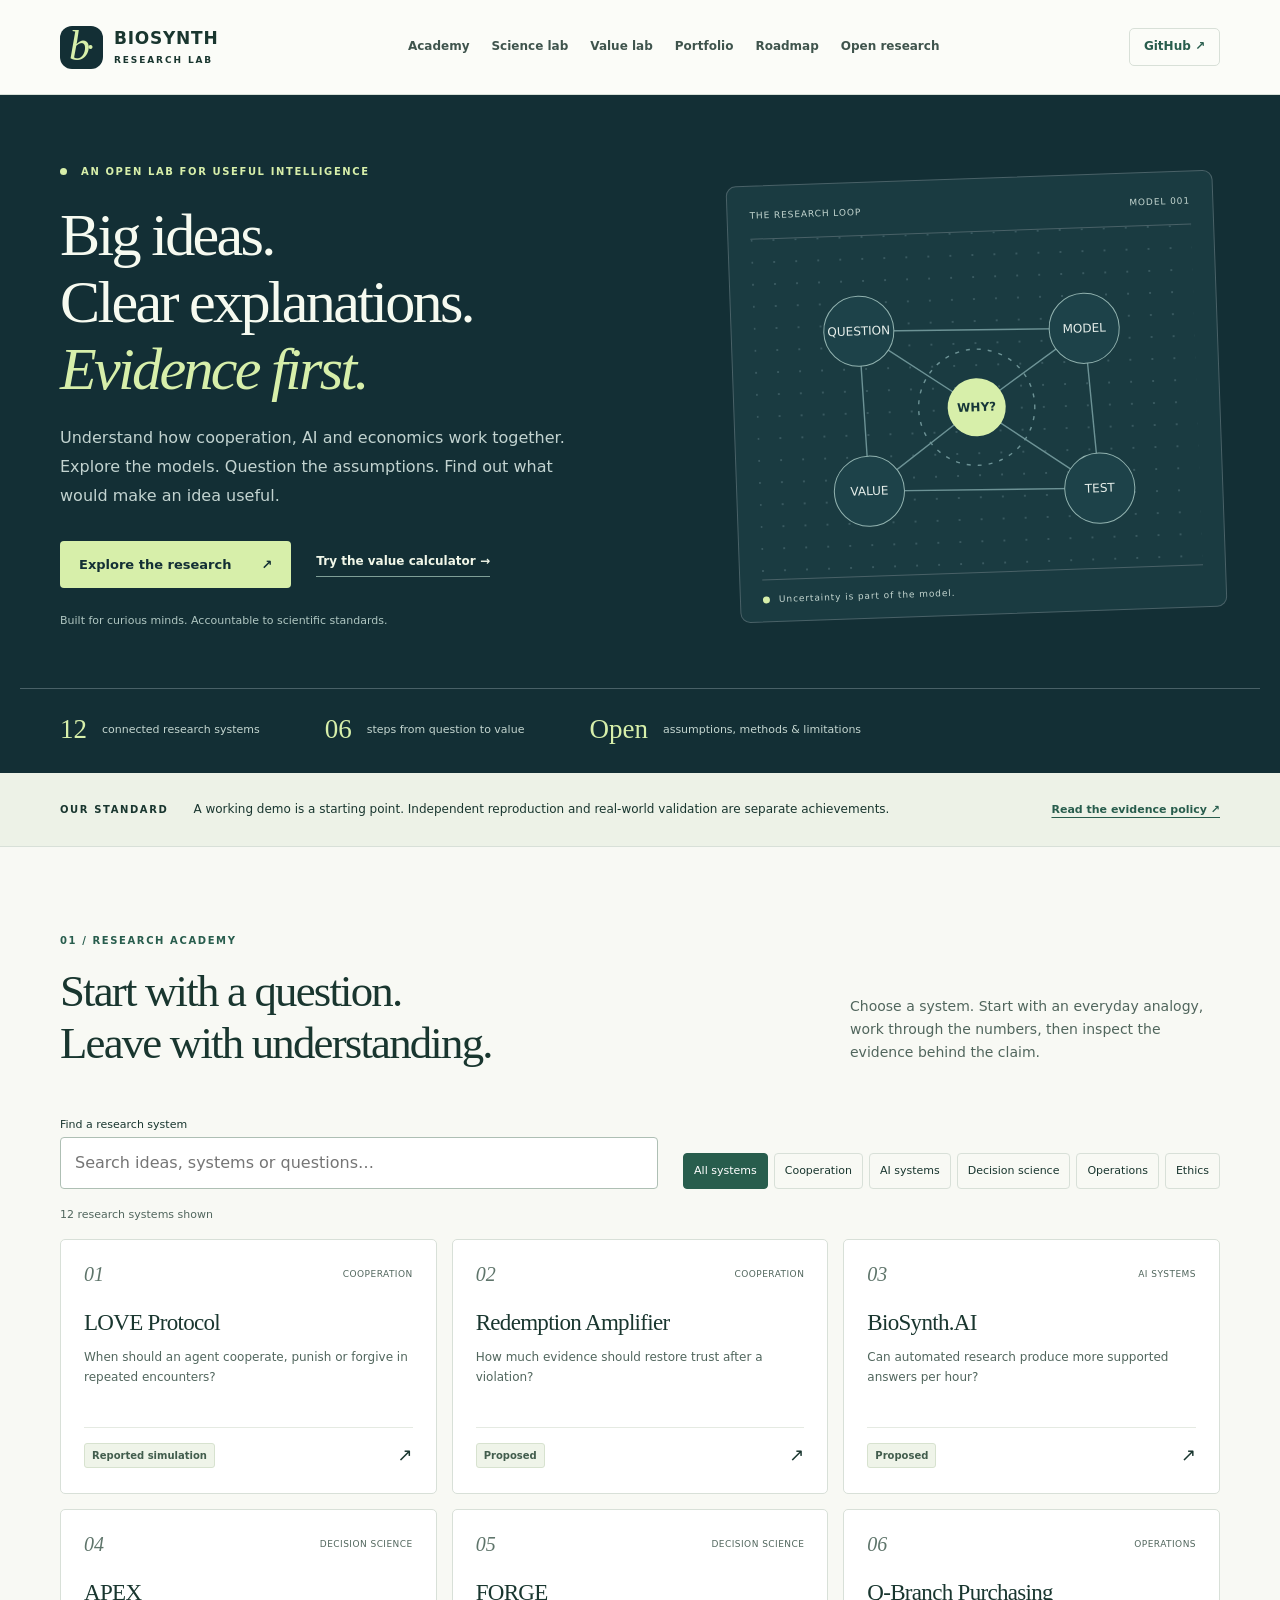
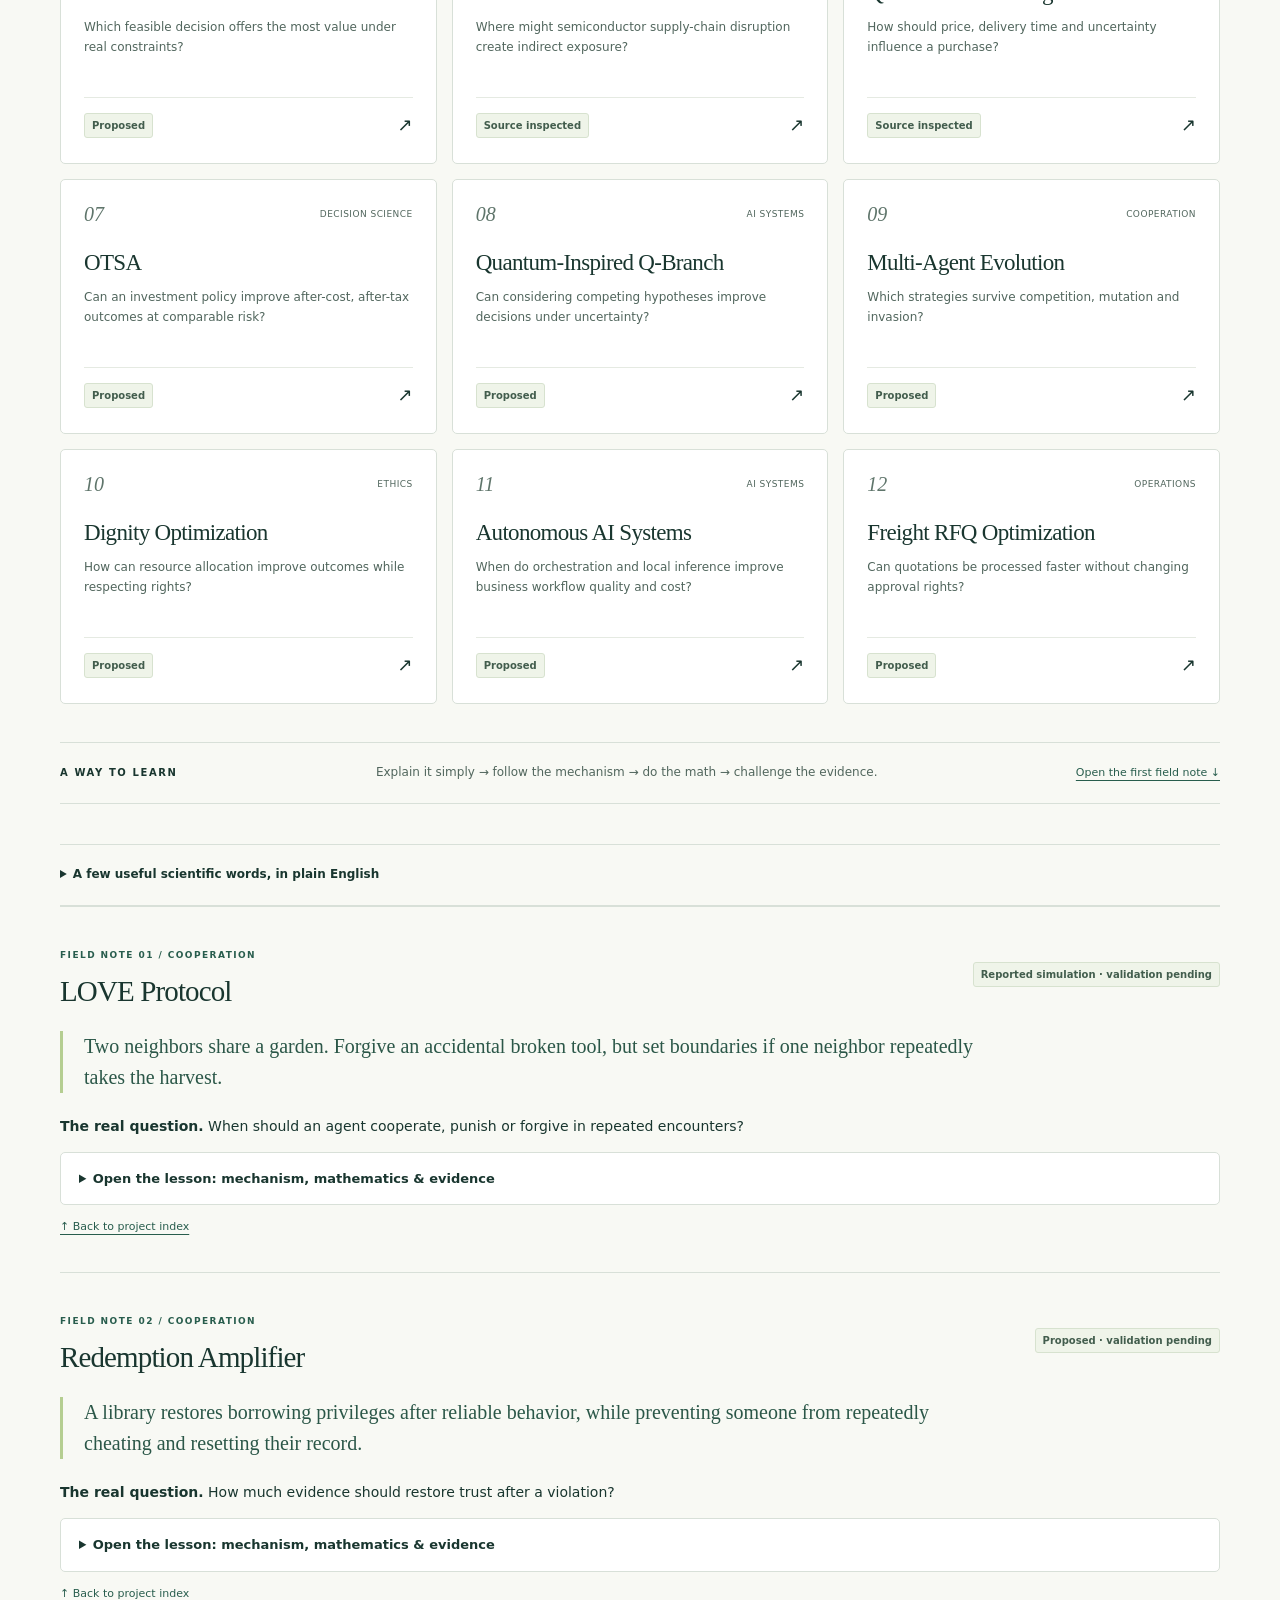
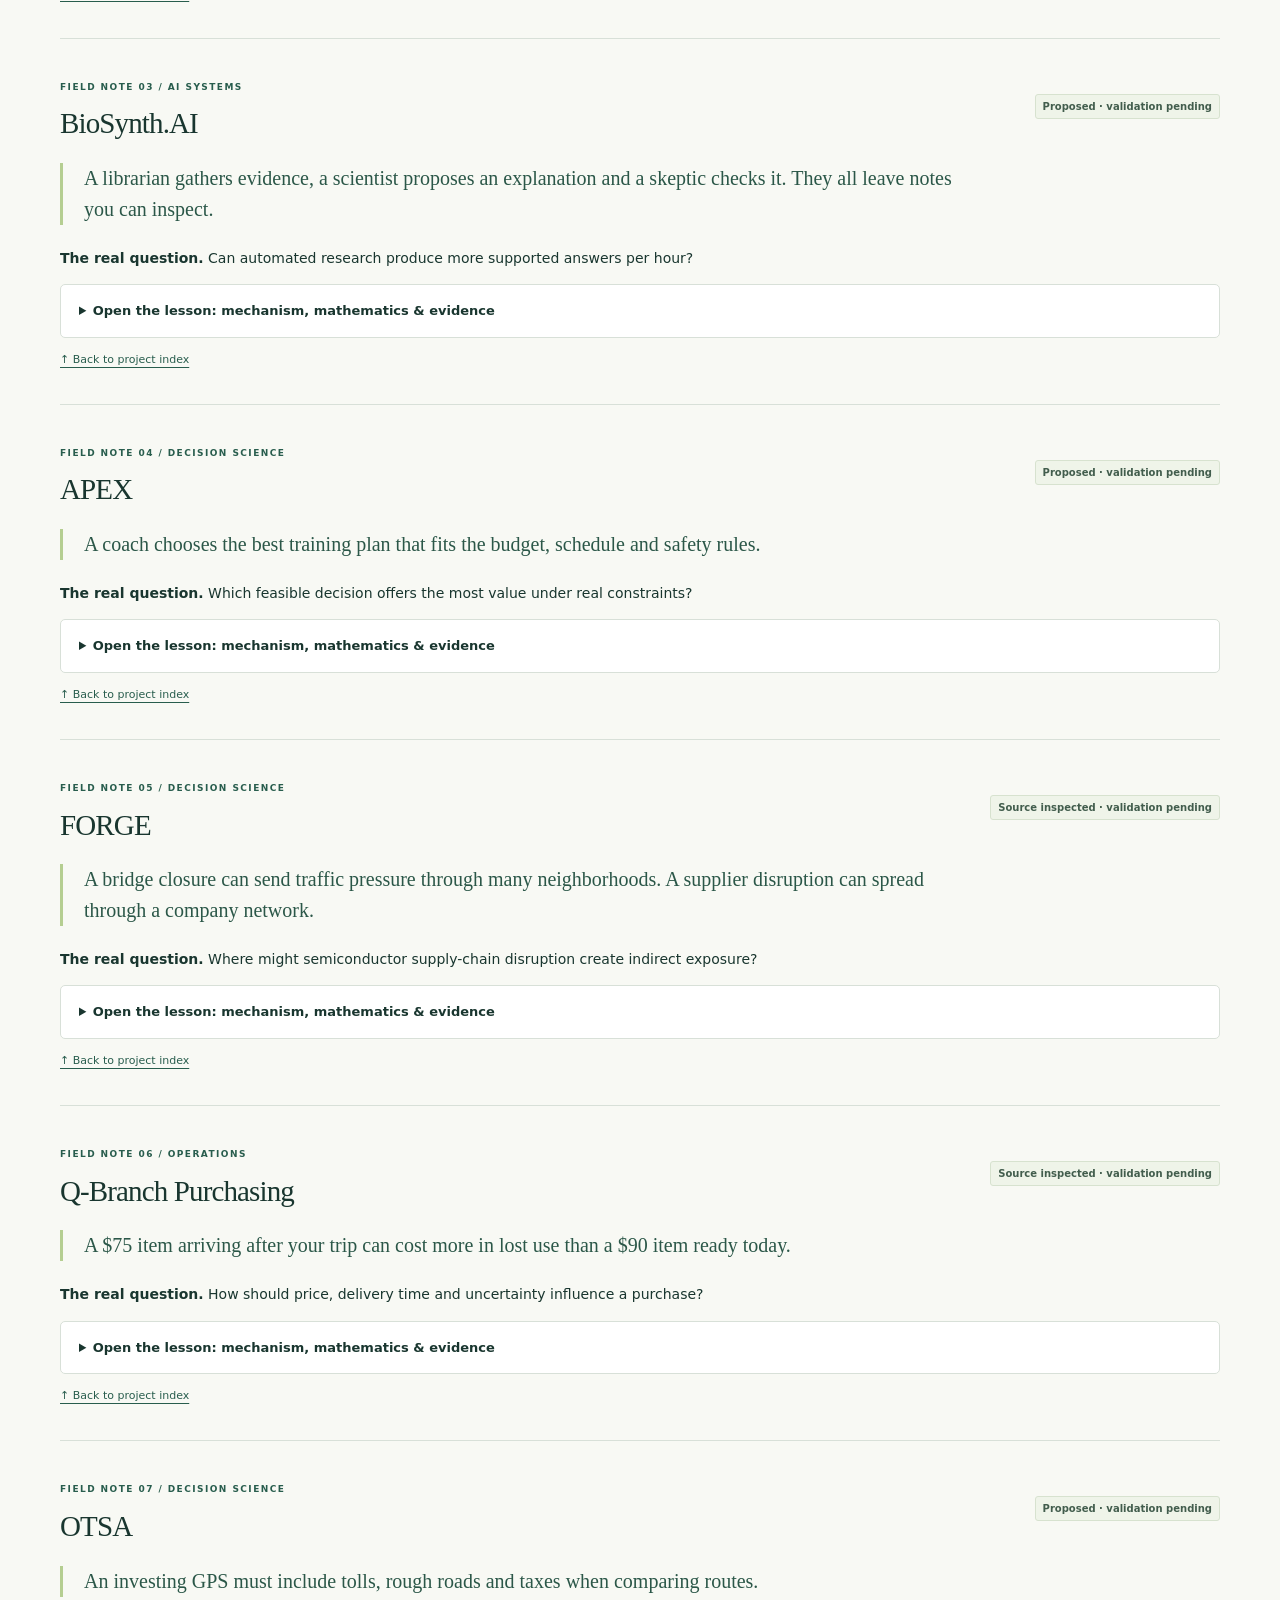
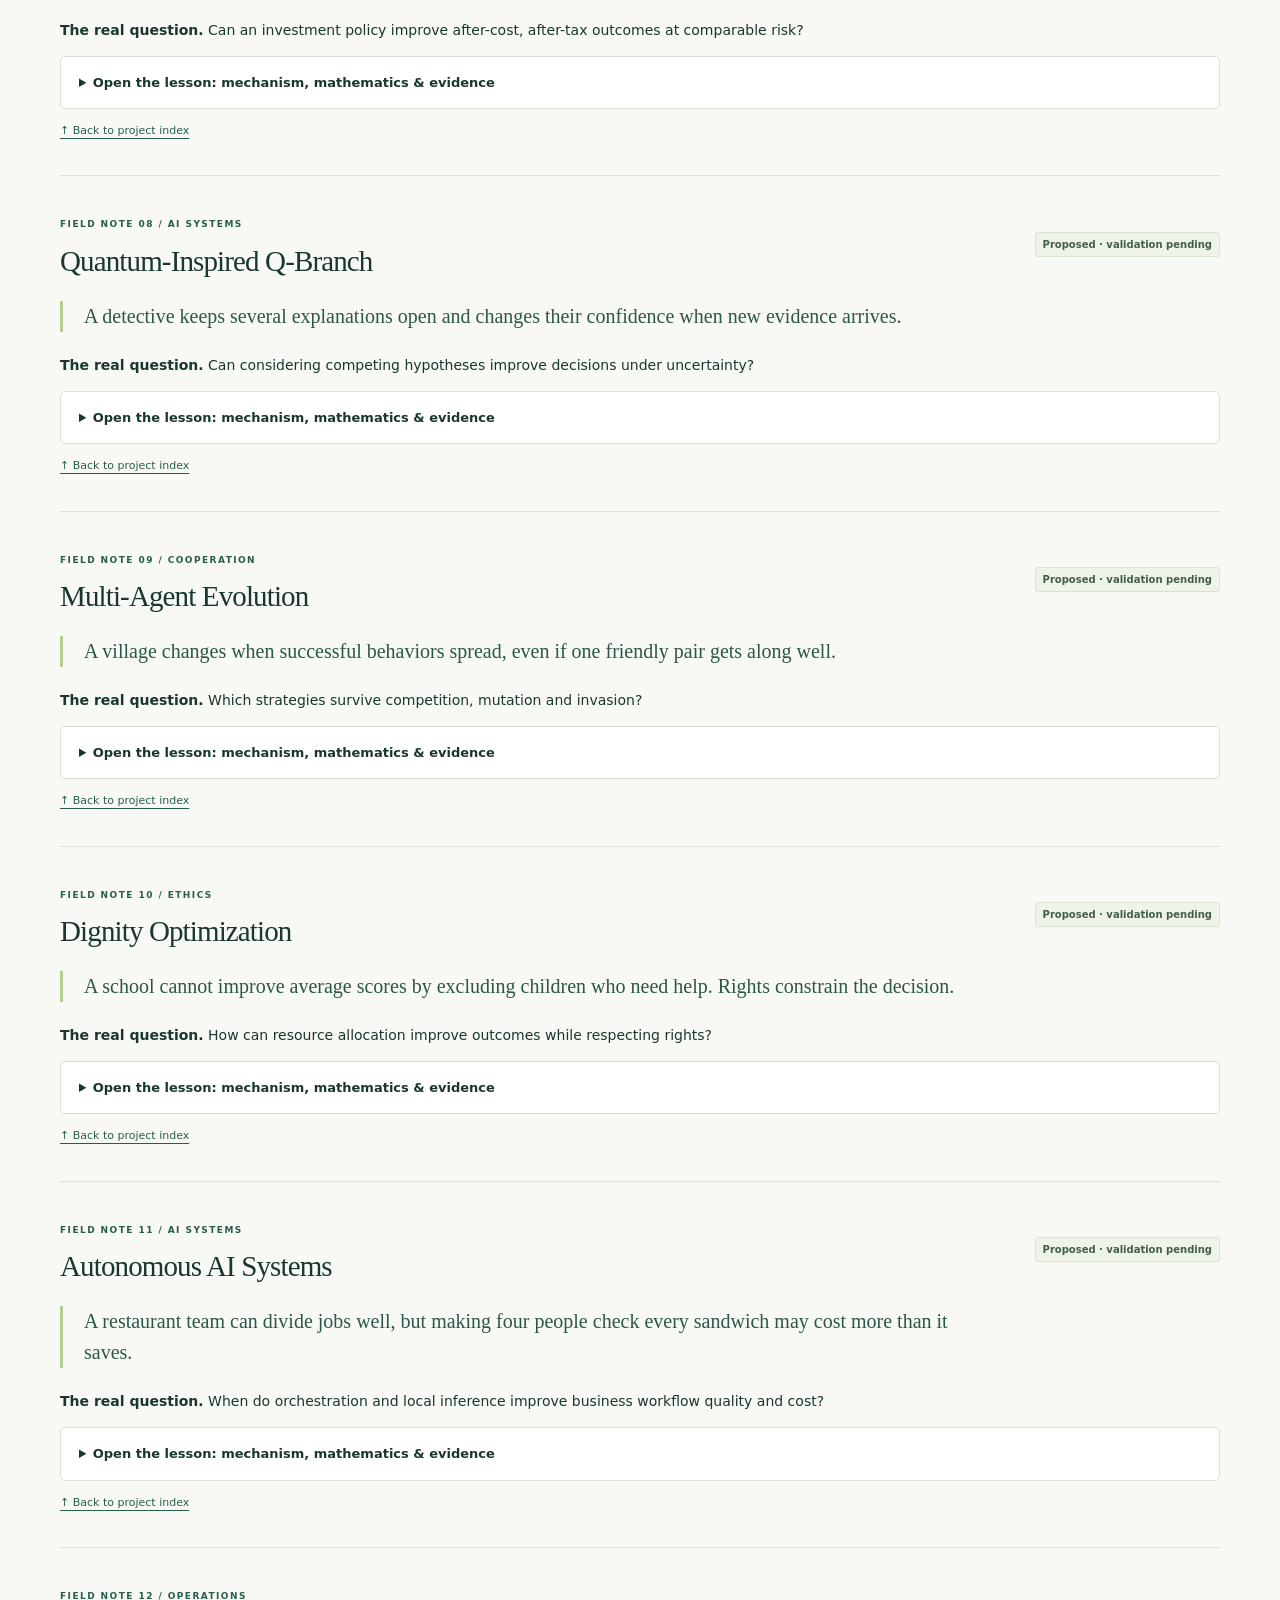
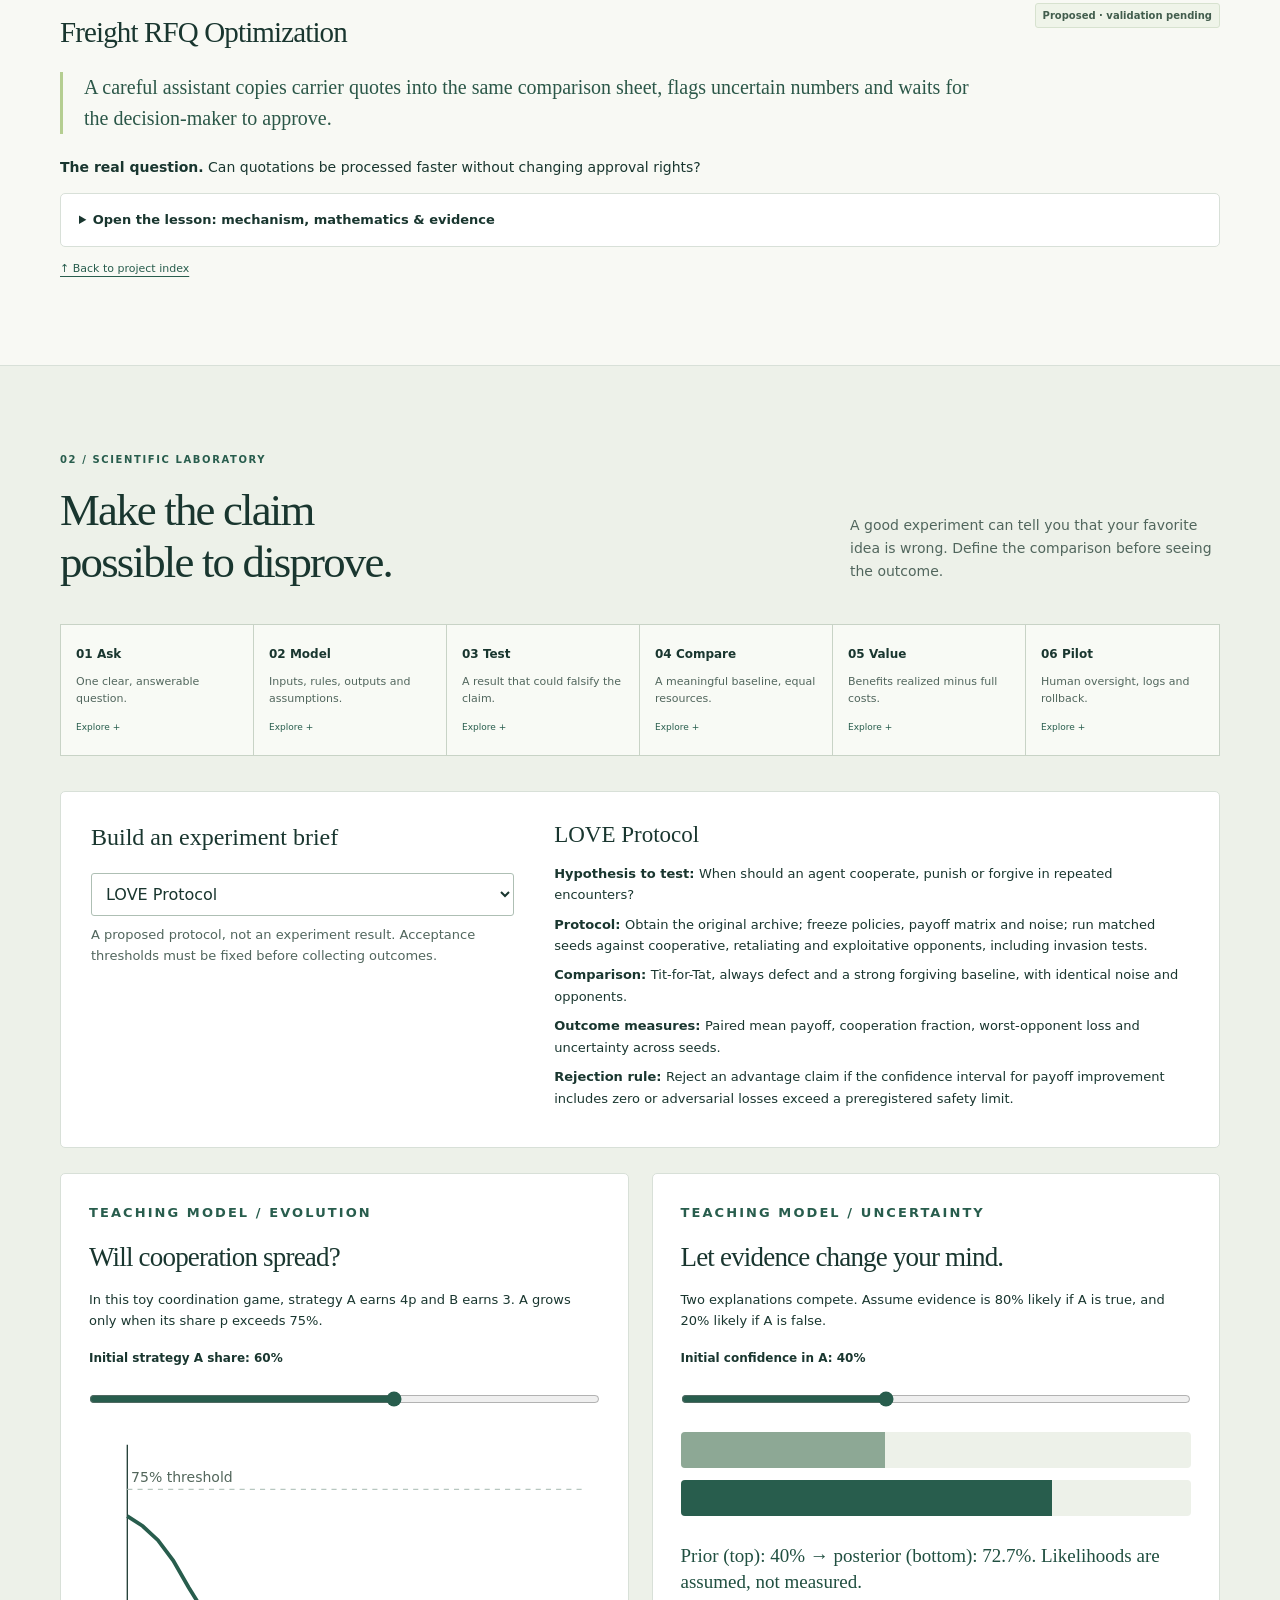
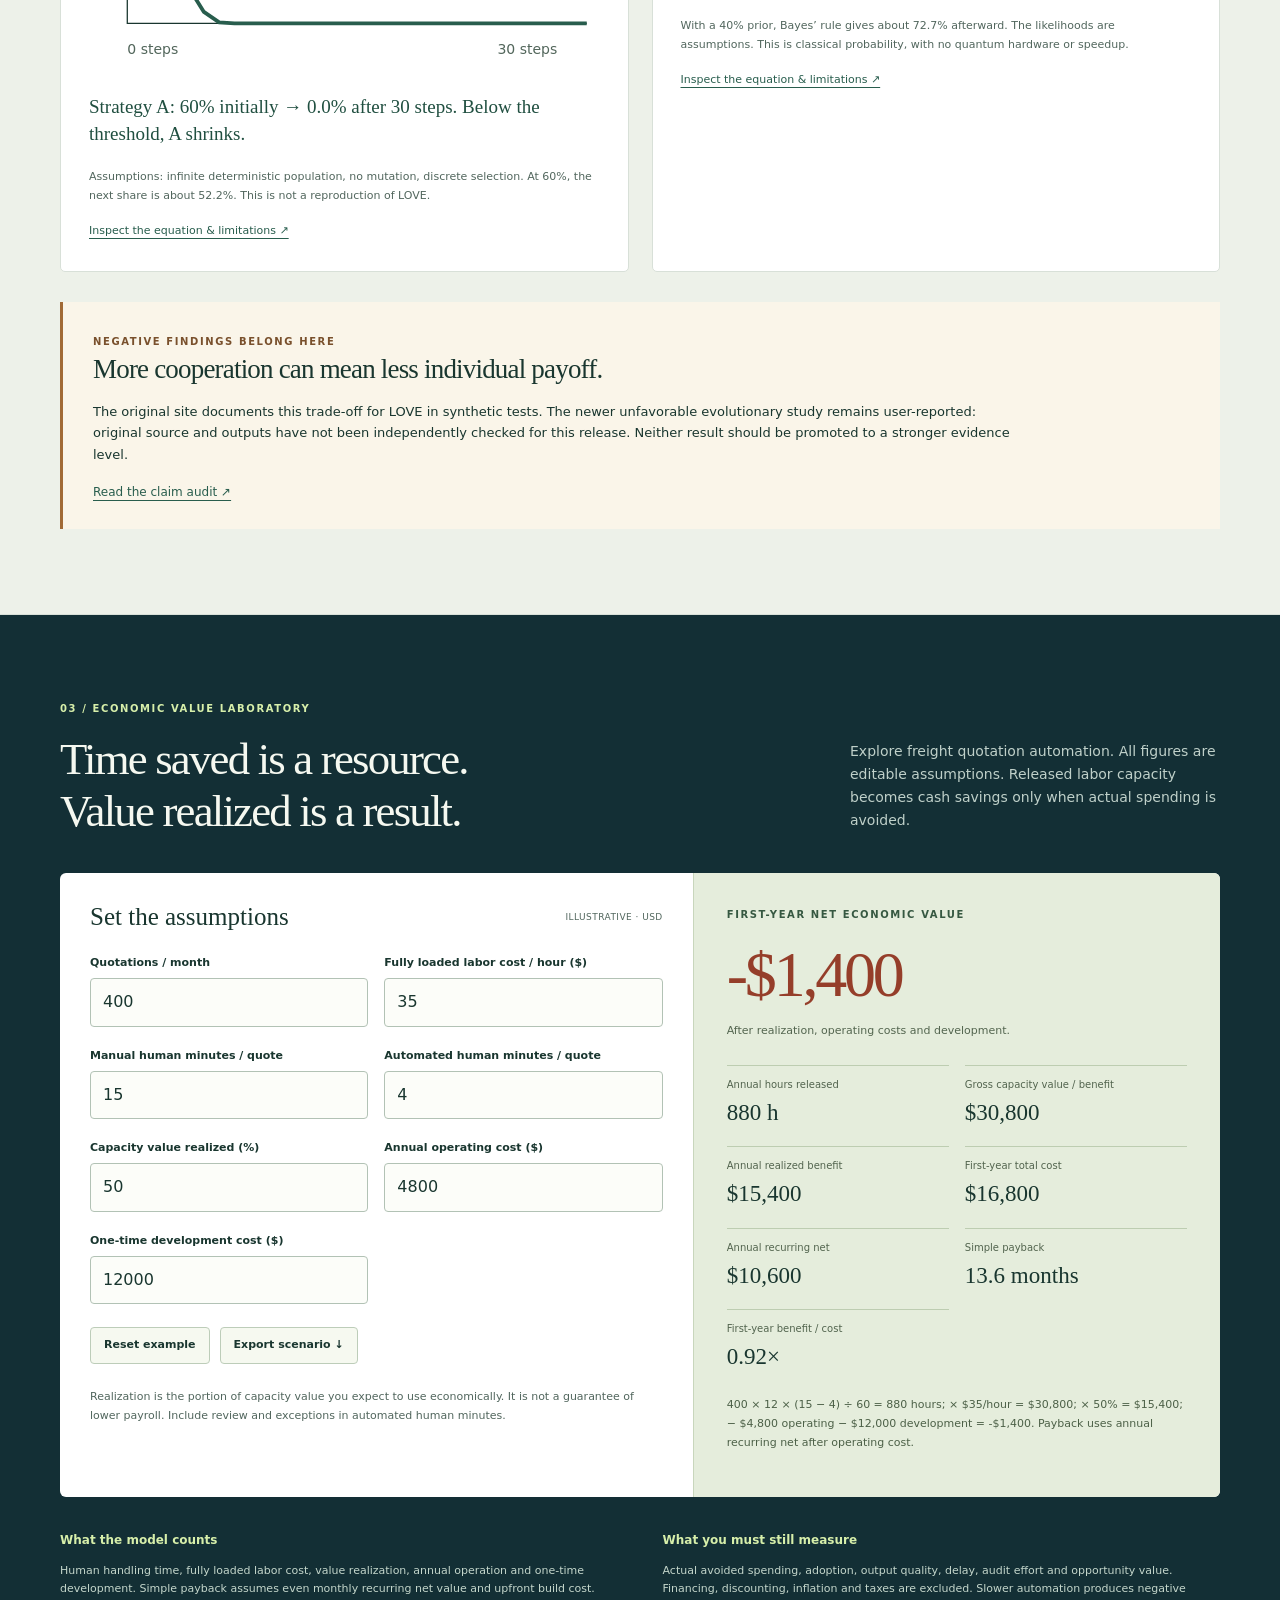
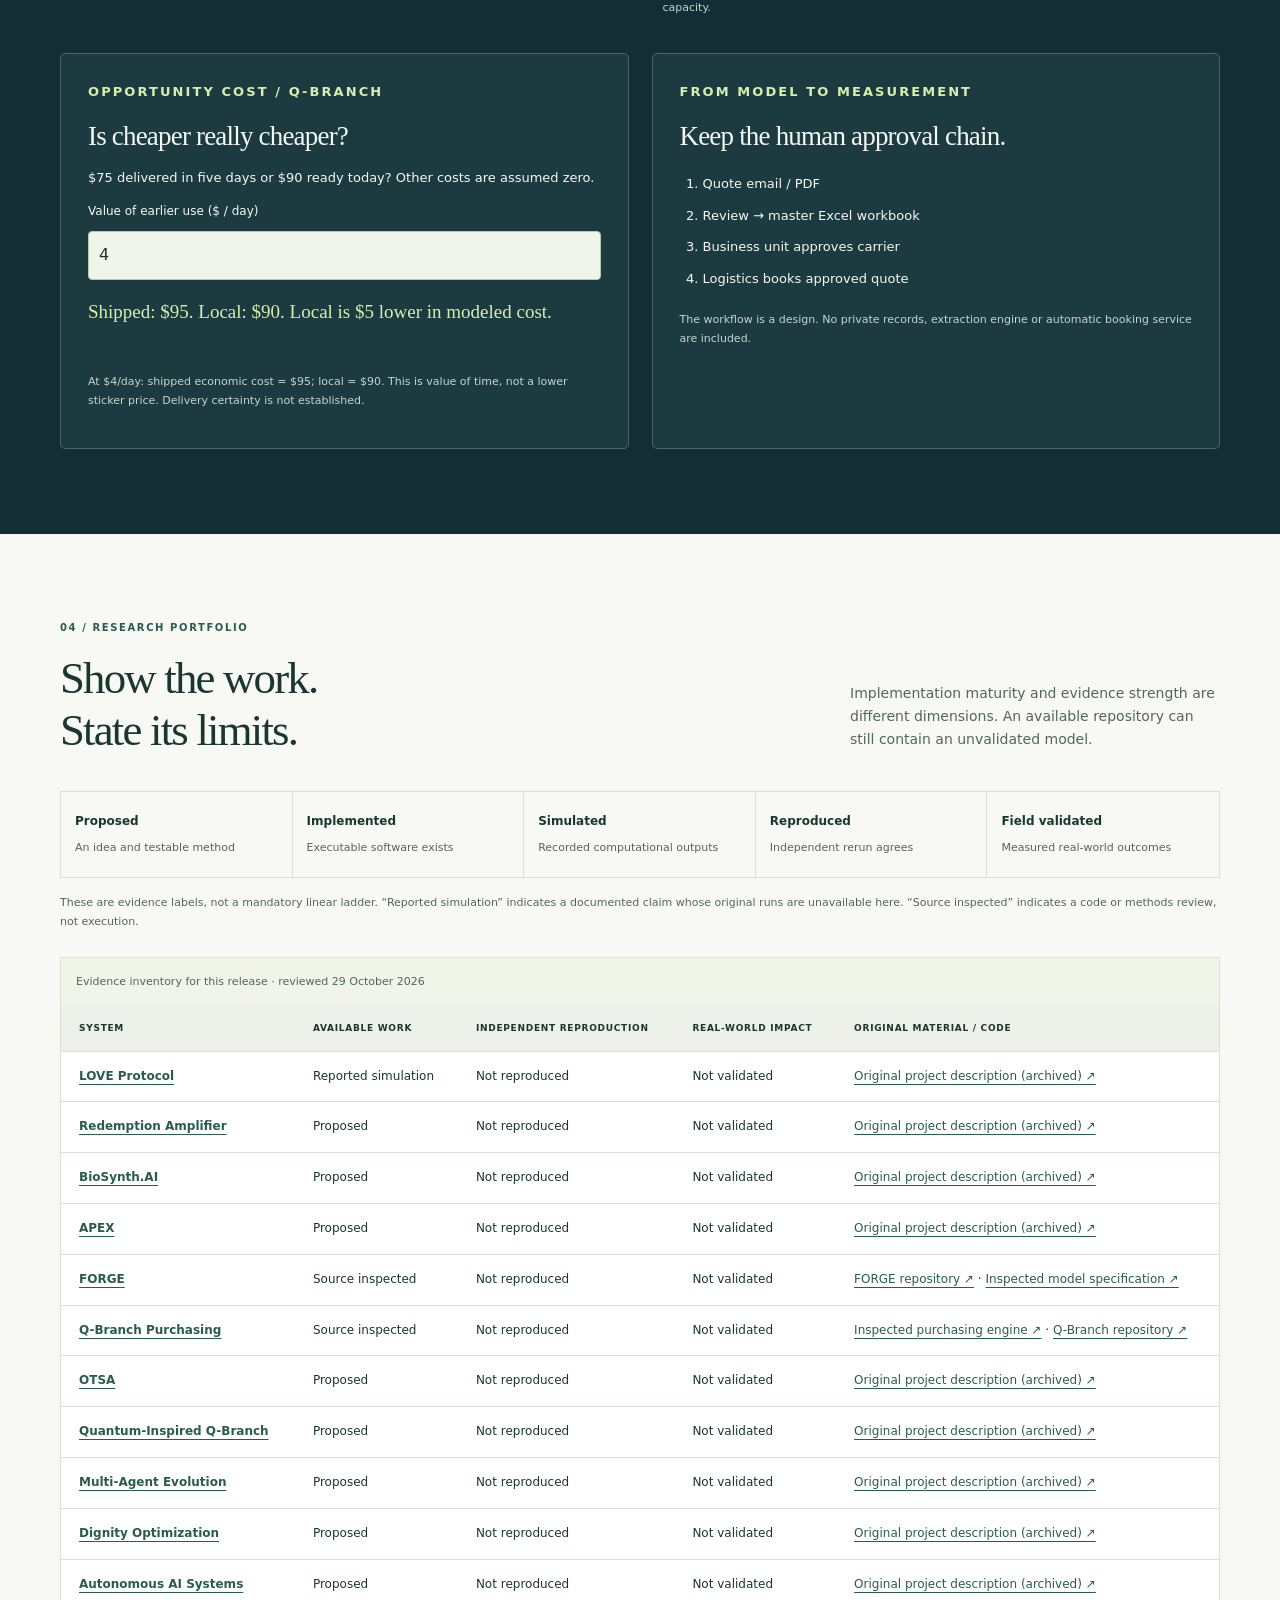
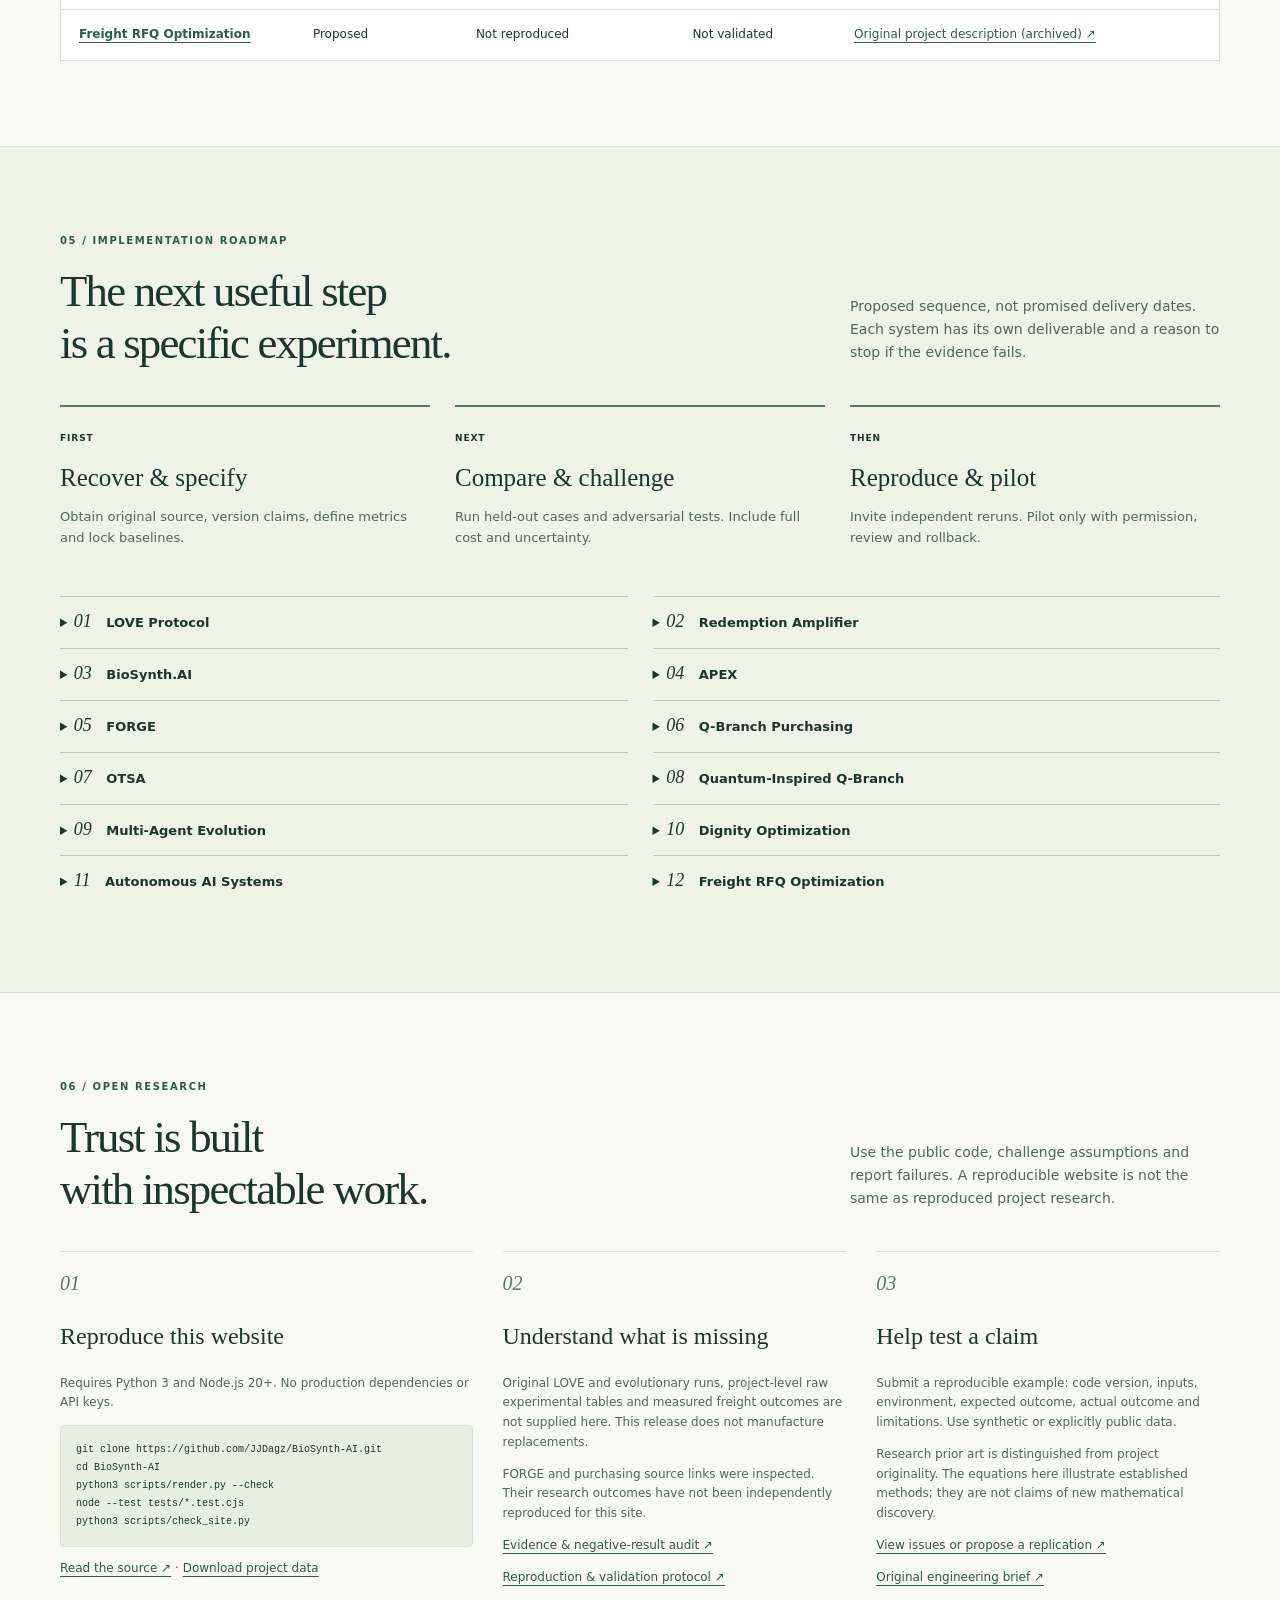
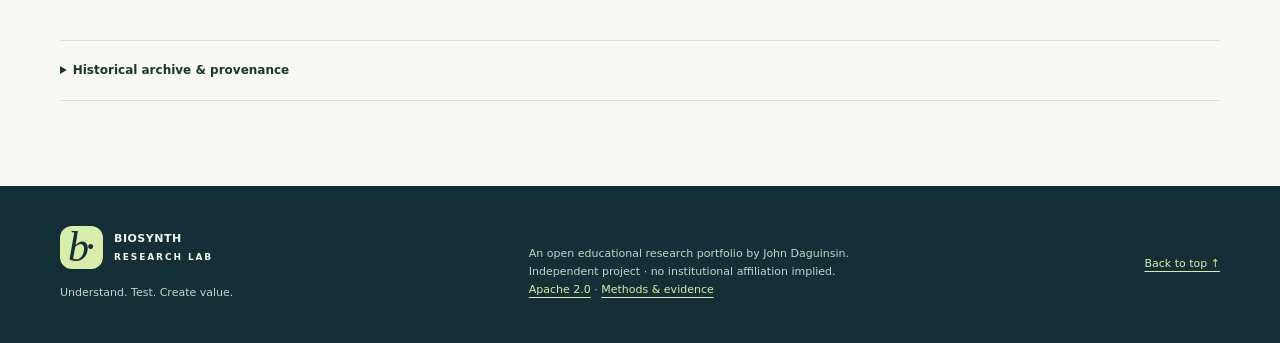
==== commit f43c046c: "Build evidence-aware BioSynth Research Lab and tested teaching models" ====
--- a/docs/index.html
+++ b/docs/index.html
@@ -1,44 +1,18 @@
-<!doctype html><html lang="en"><head><meta charset="utf-8"><meta name="viewport" content="width=device-width, initial-scale=1"><meta name="theme-color" content="#0b243d"><meta name="description" content="12 research systems explained simply, rigorously, and economically: interactive lessons and transparent ROI calculator."><title>BioSynth Research Lab | Ideas → Evidence → Economic Value</title><style>
-:root{--ink:#12233a;--muted:#52657a;--line:#dce5eb;--paper:#fff;--bg:#f4f7f7;--teal:#087f7d;--tealsoft:#e5f6f2;--amber:#e9a74b;--navy:#0c203a;--shadow:0 12px 38px rgba(14,43,64,.09)}*{box-sizing:border-box}html{scroll-behavior:smooth;scroll-padding-top:90px}body{margin:0;background:var(--bg);color:var(--ink);font:16px/1.65 ui-sans-serif,system-ui,-apple-system,Segoe UI,sans-serif}a{color:#087a7b;text-underline-offset:3px}a:hover{color:#044e50}button,input{font:inherit}button{cursor:pointer}.shell{max-width:1200px;margin:0 auto;padding:0 28px}.nav{position:sticky;top:0;z-index:8;background:rgba(255,255,255,.95);border-bottom:1px solid var(--line);backdrop-filter:blur(16px)}.nav-inner{min-height:70px;display:flex;justify-content:space-between;align-items:center;gap:18px}.brand{display:flex;align-items:center;gap:11px;font-weight:850;text-decoration:none;color:var(--navy);letter-spacing:-.03em}.brand-mark{display:inline-grid;place-items:center;width:35px;height:35px;color:#fff;background:var(--teal);border-radius:10px}.links{display:flex;gap:20px;align-items:center;flex-wrap:wrap}.links a{font-size:13px;font-weight:700;text-decoration:none;color:var(--muted)}.links .git{color:var(--teal)}.hero{background:radial-gradient(circle at 89% 13%,#1e5a62 0,transparent 33%),linear-gradient(132deg,#0b243d,#112e49 68%,#102439);color:white;padding:85px 0 72px;overflow:hidden}.eyebrow{text-transform:uppercase;letter-spacing:.16em;font-weight:850;color:#31d0bd;font-size:12px;margin:0 0 19px}.hero h1{font-size:clamp(2.5rem,6vw,4.8rem);max-width:900px;line-height:1.09;letter-spacing:-.055em;margin:0 0 22px}.hero h1 span{color:#54dfcc}.hero .lede{font-size:clamp(1rem,2vw,1.25rem);max-width:750px;color:#d6e3ec;margin:0 0 28px}.pills{display:flex;gap:11px;flex-wrap:wrap}.pill{border:1px solid #436173;background:#183b50;padding:8px 13px;border-radius:50px;font-size:12px;font-weight:750;color:#e7f7f4}.heronote{margin-top:23px;font-size:12px;color:#bfd0dd;max-width:750px}.section{padding:72px 0}.overline{font-weight:850;color:var(--teal);letter-spacing:.15em;font-size:12px;text-transform:uppercase;margin:0 0 10px}.section h2{font-size:clamp(1.9rem,4vw,3rem);line-height:1.16;letter-spacing:-.04em;margin:0 0 17px}.intro{font-size:1.05rem;color:var(--muted);max-width:780px;margin:0 0 27px}.grid{display:grid;grid-template-columns:repeat(3,minmax(0,1fr));gap:16px}.step,.card,.calc,.tablewrap,.callout,.project{background:#fff;border:1px solid var(--line);border-radius:17px;box-shadow:var(--shadow)}.step{padding:23px}.step .num{display:inline-grid;place-items:center;border-radius:10px;background:var(--tealsoft);color:var(--teal);font-weight:850;width:40px;height:40px}.step h3{margin:14px 0 6px;font-size:18px}.step p{color:var(--muted);margin:0;font-size:14px}.section.soft{background:#eaf2f2}.callout{padding:27px;display:grid;grid-template-columns:1fr 1fr;gap:26px}.callout h3{font-size:23px;letter-spacing:-.03em;margin:0 0 10px}.callout p{margin:0;color:var(--muted)}.metric{display:grid;grid-template-columns:repeat(2,1fr);gap:12px}.m{background:#f2f7f7;border:1px solid #e1ebea;border-radius:12px;padding:16px}.m strong{display:block;color:#0c3541;font-size:27px;letter-spacing:-.04em}.m span{font-size:12px;color:var(--muted)}.toolbar{display:flex;align-items:center;gap:12px;justify-content:space-between;margin:26px 0 21px;flex-wrap:wrap}.search{border:1px solid #c8d5dc;border-radius:10px;padding:12px 15px;width:min(340px,100%);background:white}.chips{display:flex;gap:7px;flex-wrap:wrap}.chip{background:#fff;border:1px solid #cbd7dc;color:var(--muted);border-radius:20px;padding:8px 12px;font-size:12px;font-weight:700}.chip.active{background:var(--teal);color:#fff;border-color:var(--teal)}.project{padding:29px;margin:0 0 20px;scroll-margin-top:88px}.project-head{display:flex;justify-content:space-between;gap:15px;align-items:flex-start;margin-bottom:15px}.project h3{font-size:25px;letter-spacing:-.035em;line-height:1.2;margin:0 0 8px}.project .sub{font-size:12px;letter-spacing:.05em;text-transform:uppercase;color:var(--teal);font-weight:800;margin:0 0 7px}.status{display:inline-block;border-radius:20px;background:#f0f4f6;color:#506577;padding:5px 10px;font-size:11px;font-weight:750;max-width:210px;text-align:right}.progress{height:6px;width:120px;background:#e2e9eb;border-radius:9px;overflow:hidden;margin:11px 0 0 auto}.progress i{display:block;height:100%;background:#14a69b}.analogy{background:#eff8f6;border-left:4px solid #0ba597;border-radius:4px 9px 9px 4px;padding:16px 19px;margin:12px 0 22px;font-size:16px}.fields{display:grid;grid-template-columns:1fr 1fr;gap:19px 28px}.field h4{font-size:12px;text-transform:uppercase;letter-spacing:.095em;color:#087e7d;margin:0 0 6px}.field p{margin:0;color:#33495e;font-size:14px}.field.wide{grid-column:1/-1}.source-links{display:flex;gap:15px;flex-wrap:wrap;margin-top:18px;font-size:12px}.section-dark{background:#0d263e;color:white}.section-dark .intro{color:#c6d5e0}.calc{color:var(--ink);padding:27px}.calc-layout{display:grid;grid-template-columns:1.1fr .9fr;gap:26px}.calc h3{margin:0 0 15px;font-size:20px}.inputgrid{display:grid;grid-template-columns:1fr 1fr;gap:12px}.control label{display:block;font-size:12px;font-weight:750;color:#45566a;margin:0 0 5px}.control input{width:100%;border:1px solid #bdcbd3;border-radius:8px;padding:9px 10px;background:#fff;color:var(--ink)}.results{background:#eff8f6;border:1px solid #cce9e3;border-radius:12px;padding:21px}.resultbig{font-size:32px;font-weight:850;letter-spacing:-.05em;margin:0}.value-caption{font-size:13px;color:var(--muted)}.kpis{display:grid;grid-template-columns:1fr 1fr;gap:12px;margin:14px 0}.kpi{border-top:1px solid #cddfdb;padding-top:10px}.kpi strong{display:block;font-size:20px}.kpi span{font-size:11px;color:var(--muted)}.warn{font-size:12px;color:#536679;border-top:1px solid #cddfdb;padding-top:12px}.tablewrap{overflow:auto;padding:6px}table{width:100%;border-collapse:collapse;min-width:620px}td,th{padding:12px 14px;text-align:left;border-bottom:1px solid #e8eef0;font-size:13px}th{background:#f1f6f6;font-size:11px;text-transform:uppercase;letter-spacing:.05em}tr:last-child td{border-bottom:0}.roadmap{display:grid;grid-template-columns:repeat(3,1fr);gap:14px}.road{background:#fff;border:1px solid var(--line);border-radius:14px;padding:22px}.road strong{font-size:23px;color:var(--teal)}.road h3{margin:8px 0}.road p{color:var(--muted);font-size:13px;margin:0}.footer{padding:40px 0;background:#071c2e;color:#bdd1d9;font-size:13px}.footer a{color:#81e4d2}.notice{background:#fff6e7;border-left:4px solid #d7a158;padding:13px 17px;color:#6d4a18;border-radius:5px;margin-top:18px;font-size:13px}.hidden{display:none!important}.results-negative{color:#a73532}.results-positive{color:#087f64}.cta{display:inline-block;padding:12px 17px;background:#fff;color:#0d4454;border-radius:9px;font-weight:800;text-decoration:none}.cta:hover{color:#0d4454;background:#e6f2ef}@media(max-width:900px){.grid{grid-template-columns:repeat(2,minmax(0,1fr))}.callout,.calc-layout{grid-template-columns:1fr}}@media(max-width:650px){.shell{padding:0 16px}.hero{padding:62px 0}.section{padding:49px 0}.grid,.fields,.roadmap,.inputgrid{grid-template-columns:1fr}.field.wide{grid-column:auto}.project{padding:20px}.project-head{display:block}.progress{margin:8px 0}.links{gap:8px}.links a{font-size:11px}.project h3{font-size:23px}}@media print{.nav,.toolbar,.cta{display:none!important}.hero{background:#12243a!important;-webkit-print-color-adjust:exact;print-color-adjust:exact}.section{padding:24px 0}.project{break-inside:avoid}.hidden{display:block!important}body{background:#fff}}
-</style></head><body>
-<header class="nav"><div class="shell nav-inner"><a class="brand" href="#top"><span class="brand-mark">B</span> BioSynth <span style="font-weight:500;color:#66788a">/ Research Lab</span></a><nav class="links" aria-label="Page sections"><a href="#method">Method</a><a href="#projects">12 systems</a><a href="#economics">Calculator</a><a href="#roadmap">Roadmap</a><a class="git" href="https://github.com/JJDagz/BioSynth-AI">GitHub ↗</a></nav></div></header>
-<main id="top"><section class="hero"><div class="shell"><p class="eyebrow">The science of useful intelligence</p><h1>Make complex ideas <span>understandable.</span><br>Make bold claims <span>testable.</span><br>Make value <span>measurable.</span></h1><p class="lede">A public, evidence-aware learning lab connecting 12 research projects in game theory, AI, decision science, and economics. Learn each idea with a simple analogy, examine its mechanism, and see what proof would be needed before claiming impact.</p><div class="pills"><span class="pill">12 research systems</span><span class="pill">6-step method</span><span class="pill">Transparent ROI calculator</span><span class="pill">Evidence first</span></div><p class="heronote">A functioning prototype is not the same as empirical validation. Historical proposals and hypothetical business scenarios are always labeled.</p></div></section>
-<section class="section" id="method"><div class="shell"><p class="overline">The Feynman method meets scientific discipline</p><h2>Six moves from idea to evidence</h2><p class="intro">If you cannot explain a mechanism to a motivated beginner, refine the explanation. If you cannot specify what would falsify it, refine the experiment. If you cannot measure full economic costs, do not promise a return.</p><div class="grid"><div class="step"><span class="num">01</span><h3>Understand</h3><p>Explain the problem in one everyday sentence.</p></div><div class="step"><span class="num">02</span><h3>Model</h3><p>Define the inputs, rules, assumptions, and outputs.</p></div><div class="step"><span class="num">03</span><h3>Test</h3><p>Design an experiment that could prove the idea wrong.</p></div><div class="step"><span class="num">04</span><h3>Compare</h3><p>Evaluate against a meaningful baseline.</p></div><div class="step"><span class="num">05</span><h3>Value</h3><p>Subtract full costs from realistically realized benefits.</p></div><div class="step"><span class="num">06</span><h3>Deploy</h3><p>Pilot with human oversight, logs, and rollback.</p></div></div></div></section>
-<section class="section soft" id="case"><div class="shell"><p class="overline">Research case study · Negative findings count</p><h2>More cooperation ≠ more personal payoff</h2><div class="callout"><div><h3>The LOVE paradox</h3><p>In the archived synthetic repeated-game study with 10% action error, LOVE cooperated more often than Tit-for-Tat but received a lower individual average payoff. The model was therefore successful at one objective and weaker at another. That is a research finding—not a reason to conceal a result.</p><p style="margin-top:15px;font-size:12px">Synthetic simulation, not a human behavioral trial. The user-described newer evolutionary study remains unverified on this site.</p></div><div class="metric"><div class="m"><strong>66.1%</strong><span>LOVE cooperation</span></div><div class="m"><strong>49.5%</strong><span>Tit-for-Tat cooperation</span></div><div class="m"><strong>2.055</strong><span>LOVE payoff/round</span></div><div class="m"><strong>2.140</strong><span>Tit-for-Tat payoff/round</span></div></div></div></div></section>
-<section class="section" id="projects"><div class="shell"><p class="overline">The research portfolio</p><h2>12 systems, six questions each</h2><p class="intro">Each project starts with a plain-English analogy, then explains the real algorithm, experimental status, possible economic value, failure mode, and next test. Maturity labels are qualitative—not independent scientific endorsements.</p><div class="toolbar"><input class="search" id="search" type="search" placeholder="Search ideas, economics, AI…" aria-label="Search research projects"><div class="chips" aria-label="Filter project types"><button class="chip active" data-category="All">All</button><button class="chip" data-category="Research">Research</button><button class="chip" data-category="AI">AI</button><button class="chip" data-category="Economics">Economics</button><button class="chip" data-category="Ethics">Ethics</button></div><span id="count" style="color:var(--muted);font-size:12px">12 projects shown</span></div><article class="project" id="love" data-tag="Research"><div class="project-head"><div><p class="sub">Cooperation science · Project 01</p><h3>LOVE Protocol</h3></div><div><span class="status">Experimentally tested</span><div class="progress" aria-label="Research maturity 4 out of 6"><i style="width:66.7%"></i></div></div></div><div class="analogy"><strong>Explain it like I'm 12:</strong> Two neighbors share a garden. If both help, both benefit. If one takes everything, the other needs boundaries—but a single mistake should not end the partnership.</div><div class="fields"><div class="field"><h4>The problem</h4><p>When should an intelligent agent cooperate, punish, or forgive?</p></div><div class="field"><h4>How it works</h4><p>Repeated Prisoner’s Dilemma with C/D moves, a rolling eight-move trust window, tolerance for limited defections, a conditional redemption branch, and exploratory cooperation.</p></div><div class="field"><h4>What we know</h4><p>At 10% action error in the archived synthetic experiment, LOVE scored 2.055 payoff/round and cooperated 66.1%; Tit-for-Tat scored 2.140 and cooperated 49.5%. These are not human-field results.</p></div><div class="field"><h4>How value is created</h4><p>Possible value: fewer broken partnerships, better supplier cooperation, and reduced conflict costs. A dollar claim requires a controlled operational comparison.</p></div><div class="field"><h4>Where it breaks</h4><p>Bait-and-switch or probing opponents can exploit a forgiving rule. More cooperation does not necessarily mean higher individual payoff.</p></div><div class="field"><h4>Next falsifiable test</h4><p>Specify the exact algorithm, compare with strong baselines and adversarial agents, and test whether cooperation rises without unacceptable payoff losses.</p></div></div><div class="source-links"><a href="https://github.com/JJDagz/BioSynth-AI" target="_blank" rel="noopener noreferrer">BioSynth-AI ↗</a></div></article>
-<article class="project" id="redemption" data-tag="Research"><div class="project-head"><div><p class="sub">Trust &amp; reputation · Project 02</p><h3>Redemption Amplifier</h3></div><div><span class="status">Hypothesis + toy ablation</span><div class="progress" aria-label="Research maturity 3 out of 6"><i style="width:50.0%"></i></div></div></div><div class="analogy"><strong>Explain it like I'm 12:</strong> A library borrower breaks a rule. Instead of a permanent ban, they can regain borrowing privileges by demonstrating reliable behavior—but repeated cheating must remain costly.</div><div class="fields"><div class="field"><h4>The problem</h4><p>What evidence is enough to restore trust after a violation?</p></div><div class="field"><h4>How it works</h4><p>Historically proposed severity-based penalties, a low-trust rehabilitation trigger, and a 1.5× restoration multiplier. A later simplified LOVE redemption branch was tested separately.</p></div><div class="field"><h4>What we know</h4><p>The historical multiplier system was not fully validated. A later ablation removed a toy recent-cooperation condition and exposed a payoff-versus-cooperation trade-off; the two designs are not identical.</p></div><div class="field"><h4>How value is created</h4><p>Possible value: lower fraud loss, fairer vendor reinstatement, reduced disputes. Quantify recurrence, false rejection, investigation cost, and net benefit.</p></div><div class="field"><h4>Where it breaks</h4><p>An adversary can strategically alternate misconduct with the minimum behavior needed to regain privileges.</p></div><div class="field"><h4>Next falsifiable test</h4><p>Formalize one version; simulate strategic repeat offenders; measure recovery, exclusion, and cumulative exploitation costs.</p></div></div><div class="source-links"><a href="https://github.com/JJDagz/BioSynth-AI" target="_blank" rel="noopener noreferrer">BioSynth-AI ↗</a></div></article>
-<article class="project" id="biosynth" data-tag="AI"><div class="project-head"><div><p class="sub">Scientific automation · Project 03</p><h3>BioSynth.AI</h3></div><div><span class="status">Prototype</span><div class="progress" aria-label="Research maturity 3 out of 6"><i style="width:50.0%"></i></div></div></div><div class="analogy"><strong>Explain it like I'm 12:</strong> A research notebook with a librarian, skeptic, mathematician, and laboratory assistant—but every team member must show their work.</div><div class="fields"><div class="field"><h4>The problem</h4><p>Can AI research become more reliable through enforced evidence and independent checks?</p></div><div class="field"><h4>How it works</h4><p>Classify claims as sources, computations, assumptions, or hypotheses; generate rival explanations; route problems to simulations; run ethics and quality reviews.</p></div><div class="field"><h4>What we know</h4><p>Recovered Python components implement claim categories, hypothesis templates, ethics triage, basic GAIA scoring, and a LOVE laboratory—not a complete autonomous scientist.</p></div><div class="field"><h4>How value is created</h4><p>Possible value: fewer hours spent gathering, reproducing, and correcting research. Value only verified work completed at a defensible total cost.</p></div><div class="field"><h4>Where it breaks</h4><p>AI agents can repeat one another’s hallucinations; a citation marker does not prove source support.</p></div><div class="field"><h4>Next falsifiable test</h4><p>Build one end-to-end question-to-evidence-to-experiment pipeline; compare factual accuracy and human corrections with a baseline AI workflow.</p></div></div><div class="source-links"><a href="https://github.com/JJDagz/BioSynth-AI" target="_blank" rel="noopener noreferrer">BioSynth-AI repository ↗</a></div></article>
-<article class="project" id="apex" data-tag="AI"><div class="project-head"><div><p class="sub">Decision science · Project 04</p><h3>APEX Optimization</h3></div><div><span class="status">Framework + prototypes</span><div class="progress" aria-label="Research maturity 2 out of 6"><i style="width:33.3%"></i></div></div></div><div class="analogy"><strong>Explain it like I'm 12:</strong> A coach deciding which athlete should do which task while respecting the team’s budget, safety, and schedule.</div><div class="fields"><div class="field"><h4>The problem</h4><p>Which action produces the greatest defensible value under real constraints?</p></div><div class="field"><h4>How it works</h4><p>Five levers—automation, targeting, faster learning, resource amplification, safeguards—with an explicit objective, measured costs, robustness, and hard constraints.</p></div><div class="field"><h4>What we know</h4><p>Weighted multiobjective optimization is established mathematics. An APEX advantage must be tested against simple and mathematically optimized alternatives.</p></div><div class="field"><h4>How value is created</h4><p>Reduce labor and error, improve allocation; measure the realized benefit net of engineering, oversight, and operating costs.</p></div><div class="field"><h4>Where it breaks</h4><p>Combining arbitrary scoring scales or weights can produce confident but meaningless rankings.</p></div><div class="field"><h4>Next falsifiable test</h4><p>Select one domain, preregister a measurable objective, and benchmark APEX against existing practice.</p></div></div><div class="source-links"><a href="https://github.com/JJDagz/BioSynth-AI" target="_blank" rel="noopener noreferrer">Optimization research context ↗</a></div></article>
-<article class="project" id="forge" data-tag="Economics"><div class="project-head"><div><p class="sub">Network economics · Project 05</p><h3>FORGE Semiconductor Lab</h3></div><div><span class="status">Implemented research software</span><div class="progress" aria-label="Research maturity 3 out of 6"><i style="width:50.0%"></i></div></div></div><div class="analogy"><strong>Explain it like I'm 12:</strong> Roads connect neighborhoods. When one bridge closes, traffic pressure can reach many places. Companies are connected by suppliers in a similar way.</div><div class="fields"><div class="field"><h4>The problem</h4><p>Where might a semiconductor supply-chain disruption create indirect exposure?</p></div><div class="field"><h4>How it works</h4><p>Financial filing provenance plus an assumed directed network; iterate x(t+1)=(1−d)b+dPx(t) with normalized row sums ≤1 and damping &lt;1.</p></div><div class="field"><h4>What we know</h4><p>The operator converges to a unique numerical fixed point. Its weights and scores are hypothetical exposure assumptions—not calibrated revenue losses, probabilities, or stock forecasts.</p></div><div class="field"><h4>How value is created</h4><p>Support scenario exploration, due diligence, and research prioritization. Economic benefit requires historical calibration and decision comparisons.</p></div><div class="field"><h4>Where it breaks</h4><p>A documented supplier link does not reveal actual dependence, inventory flexibility, or substitution options.</p></div><div class="field"><h4>Next falsifiable test</h4><p>Backtest exposure rankings around documented historical disruptions using only information available before each event.</p></div></div><div class="source-links"><a href="https://github.com/JJDagz/forge-semiconductor-risk-lab" target="_blank" rel="noopener noreferrer">FORGE code ↗</a><a href="https://github.com/JJDagz/forge-semiconductor-risk-lab/blob/main/docs/MODEL.md" target="_blank" rel="noopener noreferrer">Model specification ↗</a></div></article>
-<article class="project" id="qbuy" data-tag="Economics"><div class="project-head"><div><p class="sub">Applied microeconomics · Project 06</p><h3>Q-Branch Purchasing</h3></div><div><span class="status">Implemented Python</span><div class="progress" aria-label="Research maturity 3 out of 6"><i style="width:50.0%"></i></div></div></div><div class="analogy"><strong>Explain it like I'm 12:</strong> A $75 item that arrives too late can be more expensive than a $90 item ready today.</div><div class="fields"><div class="field"><h4>The problem</h4><p>What is the true cost of buying something with uncertainty and a deadline?</p></div><div class="field"><h4>How it works</h4><p>Sum item price, shipping, tax, expected repairs, travel, and days-to-use × daily value; estimate deadline risk using a simple delivery-window assumption.</p></div><div class="field"><h4>What we know</h4><p>Opportunity cost is established economics. The code implements the formula; it does not yet demonstrate better real-world purchasing outcomes.</p></div><div class="field"><h4>How value is created</h4><p>Reduce deadline misses, expensive expediting, and poor procurement choices by comparing total economic cost.</p></div><div class="field"><h4>Where it breaks</h4><p>Delivery may not follow a uniform distribution; unknown arrival probability must not be interpreted as zero risk.</p></div><div class="field"><h4>Next falsifiable test</h4><p>Collect observed shipping windows and purchase outcomes, calibrate probabilities, and compare regret with price-only selection.</p></div></div><div class="source-links"><a href="https://github.com/JJDagz/Q-Branch/blob/main/src/qbranch/engine.py" target="_blank" rel="noopener noreferrer">Source code ↗</a></div></article>
-<article class="project" id="otsa" data-tag="Economics"><div class="project-head"><div><p class="sub">Quantitative finance · Project 07</p><h3>OTSA Quant Research</h3></div><div><span class="status">Design; performance unverified</span><div class="progress" aria-label="Research maturity 2 out of 6"><i style="width:33.3%"></i></div></div></div><div class="analogy"><strong>Explain it like I'm 12:</strong> A GPS for investing must account for tolls, rough roads, detours, and taxes—not simply choose the shortest-looking route.</div><div class="fields"><div class="field"><h4>The problem</h4><p>Can adaptive strategies improve after-tax, risk-adjusted investing outcomes?</p></div><div class="field"><h4>How it works</h4><p>Proposed market regime estimation, reinforcement learning, portfolio constraints, tax-lot-aware decisions, and risk-adjusted rewards.</p></div><div class="field"><h4>What we know</h4><p>Archived designs do not establish independently verified, out-of-sample profitable trading. All financial returns remain unproven.</p></div><div class="field"><h4>How value is created</h4><p>Potential value is higher net-of-fees, after-tax utility, not gross backtested return. Validate turnover, slippage, drawdown, and capital requirements.</p></div><div class="field"><h4>Where it breaks</h4><p>Backtest overfitting, look-ahead bias, unrealistic fills, and tax-model errors can create fictional advantages.</p></div><div class="field"><h4>Next falsifiable test</h4><p>Freeze a versioned strategy, use point-in-time data, and compare honestly against low-cost benchmarks over held-out periods.</p></div></div></article>
-<article class="project" id="qreason" data-tag="AI"><div class="project-head"><div><p class="sub">AI planning · Project 08</p><h3>Q-Branch Reasoning</h3></div><div><span class="status">Conceptual architecture</span><div class="progress" aria-label="Research maturity 2 out of 6"><i style="width:33.3%"></i></div></div></div><div class="analogy"><strong>Explain it like I'm 12:</strong> A detective keeps several suspects and theories open until the evidence rules some out.</div><div class="fields"><div class="field"><h4>The problem</h4><p>Can exploring competing explanations improve decisions under uncertainty?</p></div><div class="field"><h4>How it works</h4><p>Generate distinct hypotheses, search supporting and opposing evidence, score uncertainty, resolve contradictions, and delay final commitment.</p></div><div class="field"><h4>What we know</h4><p>Parallel classical reasoning is not quantum computation. No quantum speedup or superiority over strong classical baselines is established.</p></div><div class="field"><h4>How value is created</h4><p>Reduce expensive decision errors when uncertainty is consequential; cost must include added inference and review.</p></div><div class="field"><h4>Where it breaks</h4><p>More branches can amplify noise, cost, and correlated model mistakes.</p></div><div class="field"><h4>Next falsifiable test</h4><p>Test against single-path and established planning methods on questions with independently verifiable answers.</p></div></div></article>
-<article class="project" id="evolution" data-tag="Research"><div class="project-head"><div><p class="sub">Evolutionary game theory · Project 09</p><h3>Multi-Agent Evolution</h3></div><div><span class="status">Historical claims unverified</span><div class="progress" aria-label="Research maturity 2 out of 6"><i style="width:33.3%"></i></div></div></div><div class="analogy"><strong>Explain it like I'm 12:</strong> A village changes when successful behaviors spread and unsuccessful ones disappear—not just because one pair of people behaved well.</div><div class="fields"><div class="field"><h4>The problem</h4><p>Which cooperation policies survive as competing strategies evolve?</p></div><div class="field"><h4>How it works</h4><p>Model strategy shares with replicator dynamics and/or finite-population mutation and selection; test invasion and population welfare.</p></div><div class="field"><h4>What we know</h4><p>A historical Stag Hunt matrix implies cooperation A outperforms B only when the A-share exceeds 75%; reported rises from roughly 47% require additional mechanisms.</p></div><div class="field"><h4>How value is created</h4><p>Understand persistence of cooperative institutions and competing organizations; avoid converting simulation payoffs directly into dollars.</p></div><div class="field"><h4>Where it breaks</h4><p>Handpicked opponent panels are not evolutionary stability proofs; selection mechanics and random seeds materially affect results.</p></div><div class="field"><h4>Next falsifiable test</h4><p>Reproduce the user-described new negative invasion study from its original ZIP and benchmark it before quoting its results as confirmed.</p></div></div></article>
-<article class="project" id="dignity" data-tag="Ethics"><div class="project-head"><div><p class="sub">Ethical optimization · Project 10</p><h3>Dignity-Constrained Decisions</h3></div><div><span class="status">Conceptual proposal</span><div class="progress" aria-label="Research maturity 1 out of 6"><i style="width:16.7%"></i></div></div></div><div class="analogy"><strong>Explain it like I'm 12:</strong> A school cannot simply maximize test scores by excluding students who need the most help. Fairness rules matter.</div><div class="fields"><div class="field"><h4>The problem</h4><p>How can decision systems optimize outcomes without violating rights?</p></div><div class="field"><h4>How it works</h4><p>Define explicit, justified fairness and consent constraints on resource-allocation optimization; compare feasible policies.</p></div><div class="field"><h4>What we know</h4><p>A historical weighted dignity index was exploratory, not ethically or clinically validated. Human worth is not reducible to productivity.</p></div><div class="field"><h4>How value is created</h4><p>Compare budget and outcome trade-offs while keeping rights and safety non-negotiable. Avoid monetizing human dignity.</p></div><div class="field"><h4>Where it breaks</h4><p>Poorly justified proxies can discriminate or conceal value judgments behind a precise-looking score.</p></div><div class="field"><h4>Next falsifiable test</h4><p>Define constraints with domain experts, simulate counterexamples, and validate distributive impacts before high-stakes use.</p></div></div></article>
-<article class="project" id="agents" data-tag="AI"><div class="project-head"><div><p class="sub">Systems engineering · Project 11</p><h3>Autonomous AI Systems</h3></div><div><span class="status">Architecture + components</span><div class="progress" aria-label="Research maturity 2 out of 6"><i style="width:33.3%"></i></div></div></div><div class="analogy"><strong>Explain it like I'm 12:</strong> A restaurant works when the chef, server, cashier, and manager coordinate—but four people checking one order may waste time.</div><div class="fields"><div class="field"><h4>The problem</h4><p>When do coordinated AI agents outperform simpler tools?</p></div><div class="field"><h4>How it works</h4><p>Task routing, document retrieval, context tracking, authorized tool execution, verification gates, audit logs, and explicit human approvals.</p></div><div class="field"><h4>What we know</h4><p>Multiple agents alone are not a discovery. A valid system benchmark measures correct task completions and full cost.</p></div><div class="field"><h4>How value is created</h4><p>Reduce cost per correctly completed task while respecting privacy, security, and human oversight requirements.</p></div><div class="field"><h4>Where it breaks</h4><p>Errors propagate across agents; tool permissions and auditing may be more important than raw model intelligence.</p></div><div class="field"><h4>Next falsifiable test</h4><p>Evaluate single-model, multi-agent, and human-assisted workflows on an identical internal benchmark.</p></div></div><div class="source-links"><a href="https://github.com/JJDagz" target="_blank" rel="noopener noreferrer">GitHub account repositories ↗</a></div></article>
-<article class="project" id="freight" data-tag="Economics"><div class="project-head"><div><p class="sub">Operations economics · Project 12</p><h3>Freight RFQ Automation</h3></div><div><span class="status">Workflow design / pilot candidate</span><div class="progress" aria-label="Research maturity 2 out of 6"><i style="width:33.3%"></i></div></div></div><div class="analogy"><strong>Explain it like I'm 12:</strong> Instead of reading every price quote and copying numbers by hand, a careful assistant fills the same comparison sheet and asks the decision-maker to approve.</div><div class="fields"><div class="field"><h4>The problem</h4><p>Can quotation processing become faster and more accurate without changing business approval rights?</p></div><div class="field"><h4>How it works</h4><p>Ingest quotes from email/PDF, extract structured fields, flag uncertainty, populate one master Excel comparison, send to the business unit, and book only after approval.</p></div><div class="field"><h4>What we know</h4><p>Existing automation techniques; value must be demonstrated through timed real or de-identified cases with an accuracy baseline.</p></div><div class="field"><h4>How value is created</h4><p>Illustration: 400 quotes/month × 11 minutes saved × 12 ÷ 60 × $35/hour = $30,800 annual gross capacity value—not necessarily cash savings.</p></div><div class="field"><h4>Where it breaks</h4><p>Unverified extraction or mistaken approval can cause booking errors; time savings alone may not yield realized dollars.</p></div><div class="field"><h4>Next falsifiable test</h4><p>Build an Excel-preserving minimum viable workflow; run a measured before/after pilot with approval controls.</p></div></div></article></div></section>
-<section class="section section-dark" id="economics"><div class="shell"><p class="overline" style="color:#46d9c6">Economic value laboratory</p><h2>What would this actually save?</h2><p class="intro">Try a freight quotation process. Change the assumptions and watch the first-year result move. This is an illustrative capacity model—not a claim of achieved business savings.</p><div class="calc"><div class="calc-layout"><div><h3>Your assumptions</h3><div class="inputgrid"><div class="control"><label for="volume">Quotes per month</label><input id="volume" type="number" inputmode="decimal" step="1" min="0" value="400"></div><div class="control"><label for="manual">Manual minutes per quote</label><input id="manual" type="number" inputmode="decimal" step="0.5" min="0" value="15"></div><div class="control"><label for="auto">Automated human minutes</label><input id="auto" type="number" inputmode="decimal" step="0.5" min="0" value="4"></div><div class="control"><label for="rate">Labor cost per hour ($)</label><input id="rate" type="number" inputmode="decimal" step="1" min="0" value="35"></div><div class="control"><label for="realization">Capacity value realized (%)</label><input id="realization" type="number" inputmode="decimal" step="5" min="0" value="50"></div><div class="control"><label for="ops">Annual operating costs ($)</label><input id="ops" type="number" inputmode="decimal" step="100" min="0" value="4800"></div><div class="control"><label for="build">One-time development cost ($)</label><input id="build" type="number" inputmode="decimal" step="100" min="0" value="12000"></div></div><p class="notice"><strong>Realization matters:</strong> Released labor hours are not necessarily cash savings. At 50% realization, we only count half of their modeled capacity value as economic benefit.</p><button class="chip" id="export" style="margin-top:12px">Export assumptions (.json)</button></div><div class="results" aria-live="polite"><div class="value-caption">First-year net economic value (illustrative)</div><p id="out-firstyear" class="resultbig">—</p><div class="kpis"><div class="kpi"><strong id="out-hours">—</strong><span>Hours released annually</span></div><div class="kpi"><strong id="out-capacity">—</strong><span>Gross annual capacity value</span></div><div class="kpi"><strong id="out-realized">—</strong><span>Annual realized value</span></div><div class="kpi"><strong id="out-annualnet">—</strong><span>Annual recurring net</span></div><div class="kpi"><strong id="out-payback">—</strong><span>Simple payback (if positive recurring net)</span></div><div class="kpi"><strong id="out-bcr">—</strong><span>First-year benefit/cost ratio</span></div></div><p class="warn" id="calc-proof"></p><p class="warn">Excludes additional hiring effects, tax, discounting, quality failures, incremental output, and inflation. Validate on real records before investment decisions.</p></div></div></div></div></section>
-<section class="section" id="roadmap"><div class="shell"><p class="overline">Delivery plan</p><h2>From GitHub showcase to verified research</h2><p class="intro">The site is a communication layer. Reproducible source, actual pilot measurements, and comparative evaluation are the scientific layer.</p><div class="roadmap"><div class="road"><strong>Days 1–30</strong><h3>Reconstruct the truth</h3><p>Reconcile LOVE source versions and experimental claims; select one measurable freight workflow; freeze data and measurement definitions.</p></div><div class="road"><strong>Days 31–60</strong><h3>Execute and compare</h3><p>Run held-out LOVE opponents, freight baseline-versus-pilot comparisons, and a historical FORGE event study with documented assumptions.</p></div><div class="road"><strong>Days 61–90</strong><h3>Publish evidence</h3><p>Release methods, reproducibility instructions, raw results where permission allows, uncertainty, negative findings, and honest economic estimates.</p></div></div><div class="notice" style="margin-top:20px"><strong>Research integrity:</strong> This website is an educational synthesis. It does not certify that the 12 systems are original discoveries, production-ready, profitable, or safe for unattended high-stakes deployment. Some historical designs require independent replication.</div></div></section></main>
-<footer class="footer"><div class="shell"><strong>BioSynth Research Lab</strong> · Research → Evidence → Economic Value<p style="margin:8px 0 0">Designed to teach complex systems without exaggerating what experiments prove. <a href="https://github.com/JJDagz/BioSynth-AI">View repository</a> · Last research context: October 2026.</p></div></footer><script>
-'use strict';
-const money = v => new Intl.NumberFormat('en-US',{style:'currency',currency:'USD',maximumFractionDigits:0}).format(v);
-const nodes = ['volume','manual','auto','rate','realization','ops','build'];
-function updateCalculator(){
- const x={};for(const id of nodes){const el=document.getElementById(id);let v=Number(el.value);if(!Number.isFinite(v))v=0;x[id]=Math.max(0,v)}
- x.realization=Math.min(x.realization,100);
- const annualQuotes=x.volume*12;const hours=annualQuotes*Math.max(0,x.manual-x.auto)/60;
- const capacity=hours*x.rate;const realized=capacity*x.realization/100;
- const annualNet=realized-x.ops;const firstYear=annualNet-x.build;
- const ratio=x.build>0?annualNet/x.build:null;
- const payback=x.build===0?(annualNet>0?0:null):annualNet>0?12*x.build/annualNet:null;
- const values={hours:hours.toFixed(0)+' h',capacity:money(capacity),realized:money(realized),annualnet:money(annualNet),firstyear:money(firstYear),payback:payback===null?'Not reached':payback.toFixed(1)+' months',bcr:x.build+x.ops>0?(realized/(x.build+x.ops)).toFixed(2)+'×':'N/A'};
- for(const [id,text] of Object.entries(values))document.getElementById('out-'+id).textContent=text;
- const main=document.getElementById('out-firstyear');main.classList.toggle('results-negative',firstYear<0);main.classList.toggle('results-positive',firstYear>=0);
- document.getElementById('calc-proof').textContent=`${annualQuotes.toLocaleString()} quotes/year × ${Math.max(0,x.manual-x.auto).toFixed(1)} minutes released ÷ 60 × ${money(x.rate)}/hour × ${x.realization}% realization − ${money(x.ops)} annual operations − ${money(x.build)} build cost.`;
-}
-for(const id of nodes){document.getElementById(id).addEventListener('input',updateCalculator)}updateCalculator();
-let category='All';function updateSearch(){const phrase=document.getElementById('search').value.trim().toLowerCase();let visible=0;for(const section of document.querySelectorAll('.project')){const match=(category==='All'||section.dataset.tag===category)&&section.textContent.toLowerCase().includes(phrase);section.classList.toggle('hidden',!match);if(match)visible++}document.getElementById('count').textContent=visible+' projects shown'}
-document.getElementById('search').addEventListener('input',updateSearch);
-for(const btn of document.querySelectorAll('.chip')){btn.addEventListener('click',()=>{category=btn.dataset.category;for(const e of document.querySelectorAll('.chip'))e.classList.toggle('active',e===btn);updateSearch()})}
-document.getElementById('export').addEventListener('click',()=>{const x={};for(const id of nodes)x[id]=Number(document.getElementById(id).value);const b=new Blob([JSON.stringify({kind:'illustrative-freight-capacity-model',assumptions:x,created:new Date().toISOString()},null,2)],{type:'application/json'});const a=document.createElement('a');a.href=URL.createObjectURL(b);a.download='freight_roi_assumptions.json';a.click();setTimeout(()=>URL.revokeObjectURL(a.href),3000)});
-</script></body></html>+<!doctype html>
+<html lang="en"><head><meta charset="utf-8"><meta name="viewport" content="width=device-width, initial-scale=1"><meta name="theme-color" content="#132e35"><meta name="description" content="Explore twelve research systems through simple explanations, transparent evidence and interactive economic models. An open, reproducible scientific learning lab."><title>BioSynth Research Lab — Understand. Test. Create value.</title><link rel="icon" href="assets/favicon.svg" type="image/svg+xml"><link rel="stylesheet" href="assets/style.css"><script src="assets/models.js" defer></script><script src="assets/app.js" defer></script></head>
+<body><a class="skip" href="#main">Skip to content</a>
+<header class="site-header"><div class="shell nav-row"><a class="brand" href="#home" aria-label="BioSynth Research Lab home"><span class="brand-icon" aria-hidden="true">b<span>·</span></span><span>BIOSYNTH<small>RESEARCH LAB</small></span></a><nav aria-label="Main navigation"><a href="#academy">Academy</a><a href="#laboratory">Science lab</a><a href="#economics">Value lab</a><a href="#portfolio">Portfolio</a><a href="#roadmap">Roadmap</a><a href="#open-research">Open research</a></nav><a class="github-link" href="https://github.com/JJDagz/BioSynth-AI">GitHub ↗</a></div></header>
+<main id="main">
+<section id="home" class="hero"><div class="shell hero-grid"><div><p class="eyebrow"><span class="dot"></span> AN OPEN LAB FOR USEFUL INTELLIGENCE</p><h1>Big ideas.<br>Clear explanations.<br><em>Evidence first.</em></h1><p class="hero-copy">Understand how cooperation, AI and economics work together. Explore the models. Question the assumptions. Find out what would make an idea useful.</p><div class="actions"><a class="button lime" href="#academy">Explore the research <span aria-hidden="true">↗</span></a><a class="text-link" href="#economics">Try the value calculator →</a></div><p class="hero-note">Built for curious minds. Accountable to scientific standards.</p></div><div class="hero-figure"><div class="figure-label"><span>THE RESEARCH LOOP</span><span>MODEL 001</span></div><svg viewBox="0 0 440 340" role="img" aria-labelledby="loop-title loop-desc"><title id="loop-title">From a question to evidence</title><desc id="loop-desc">Ask a question, model its mechanism, test against a baseline, measure value, then use results to refine the question. Uncertainty remains visible at every step.</desc><defs><pattern id="dots" width="22" height="22" patternUnits="userSpaceOnUse"><circle cx="1" cy="1" r="1" fill="#416168"/></pattern></defs><rect width="440" height="340" fill="url(#dots)"/><g fill="none" stroke="#6c9295" stroke-width="1.4"><path d="M105 95 L330 100 L340 260 L110 255 Z"/><path d="M105 95 L220 175 L330 100 M220 175 L340 260 M220 175 L110 255"/><circle cx="220" cy="175" r="58" stroke-dasharray="4 7"/></g><g fill="#1d4249" stroke="#91b2af"><circle cx="105" cy="95" r="35"/><circle cx="330" cy="100" r="35"/><circle cx="340" cy="260" r="35"/><circle cx="110" cy="255" r="35"/></g><g fill="#d7efaa"><circle cx="220" cy="175" r="29"/></g><g fill="#e6eeea" font-family="system-ui,sans-serif" font-size="12" text-anchor="middle"><text x="105" y="99">QUESTION</text><text x="330" y="104">MODEL</text><text x="340" y="264">TEST</text><text x="110" y="259">VALUE</text><text x="220" y="179" fill="#163638" font-weight="700">WHY?</text></g></svg><div class="figure-footer"><span class="dot"></span> Uncertainty is part of the model.</div></div></div><div class="shell hero-stats"><div><strong>12</strong><span>connected research systems</span></div><div><strong>06</strong><span>steps from question to value</span></div><div><strong>Open</strong><span>assumptions, methods &amp; limitations</span></div></div></section>
+<div class="integrity-strip"><div class="shell"><span class="mini-label">OUR STANDARD</span><p>A working demo is a starting point. Independent reproduction and real-world validation are separate achievements.</p><a href="#open-research">Read the evidence policy ↗</a></div></div>
+<section id="academy" class="section shell"><div class="section-heading"><div><p class="eyebrow">01 / RESEARCH ACADEMY</p><h2>Start with a question.<br>Leave with understanding.</h2></div><p>Choose a system. Start with an everyday analogy, work through the numbers, then inspect the evidence behind the claim.</p></div><div class="toolbar js-only"><div class="search-wrap"><label for="search">Find a research system</label><input type="search" id="search" placeholder="Search ideas, systems or questions…"></div><div class="filters" role="group" aria-label="Filter research by field"><button type="button" data-category="All" aria-pressed="true">All systems</button><button type="button" data-category="Cooperation" aria-pressed="false">Cooperation</button><button type="button" data-category="AI systems" aria-pressed="false">AI systems</button><button type="button" data-category="Decision science" aria-pressed="false">Decision science</button><button type="button" data-category="Operations" aria-pressed="false">Operations</button><button type="button" data-category="Ethics" aria-pressed="false">Ethics</button></div></div><p id="count" class="count js-only" role="status" aria-live="polite">12 research systems</p><div class="project-grid"><a class="project-card" href="#lesson-love" data-project data-category="Cooperation" data-search="love protocol cooperation when should an agent cooperate, punish or forgive in repeated encounters? two neighbors share a garden. forgive an accidental broken tool, but set boundaries if one neighbor repeatedly takes the harvest."><div class="card-top"><span class="index">01</span><span class="tag">Cooperation</span></div><h3>LOVE Protocol</h3><p>When should an agent cooperate, punish or forgive in repeated encounters?</p><div class="card-foot"><span class="status">Reported simulation</span><span aria-hidden="true">↗</span></div></a><a class="project-card" href="#lesson-redemption" data-project data-category="Cooperation" data-search="redemption amplifier cooperation how much evidence should restore trust after a violation? a library restores borrowing privileges after reliable behavior, while preventing someone from repeatedly cheating and resetting their record."><div class="card-top"><span class="index">02</span><span class="tag">Cooperation</span></div><h3>Redemption Amplifier</h3><p>How much evidence should restore trust after a violation?</p><div class="card-foot"><span class="status">Proposed</span><span aria-hidden="true">↗</span></div></a><a class="project-card" href="#lesson-biosynth" data-project data-category="AI systems" data-search="biosynth.ai ai systems can automated research produce more supported answers per hour? a librarian gathers evidence, a scientist proposes an explanation and a skeptic checks it. they all leave notes you can inspect."><div class="card-top"><span class="index">03</span><span class="tag">AI systems</span></div><h3>BioSynth.AI</h3><p>Can automated research produce more supported answers per hour?</p><div class="card-foot"><span class="status">Proposed</span><span aria-hidden="true">↗</span></div></a><a class="project-card" href="#lesson-apex" data-project data-category="Decision science" data-search="apex decision science which feasible decision offers the most value under real constraints? a coach chooses the best training plan that fits the budget, schedule and safety rules."><div class="card-top"><span class="index">04</span><span class="tag">Decision science</span></div><h3>APEX</h3><p>Which feasible decision offers the most value under real constraints?</p><div class="card-foot"><span class="status">Proposed</span><span aria-hidden="true">↗</span></div></a><a class="project-card" href="#lesson-forge" data-project data-category="Decision science" data-search="forge decision science where might semiconductor supply-chain disruption create indirect exposure? a bridge closure can send traffic pressure through many neighborhoods. a supplier disruption can spread through a company network."><div class="card-top"><span class="index">05</span><span class="tag">Decision science</span></div><h3>FORGE</h3><p>Where might semiconductor supply-chain disruption create indirect exposure?</p><div class="card-foot"><span class="status">Source inspected</span><span aria-hidden="true">↗</span></div></a><a class="project-card" href="#lesson-qbuy" data-project data-category="Operations" data-search="q-branch purchasing operations how should price, delivery time and uncertainty influence a purchase? a $75 item arriving after your trip can cost more in lost use than a $90 item ready today."><div class="card-top"><span class="index">06</span><span class="tag">Operations</span></div><h3>Q-Branch Purchasing</h3><p>How should price, delivery time and uncertainty influence a purchase?</p><div class="card-foot"><span class="status">Source inspected</span><span aria-hidden="true">↗</span></div></a><a class="project-card" href="#lesson-otsa" data-project data-category="Decision science" data-search="otsa decision science can an investment policy improve after-cost, after-tax outcomes at comparable risk? an investing gps must include tolls, rough roads and taxes when comparing routes."><div class="card-top"><span class="index">07</span><span class="tag">Decision science</span></div><h3>OTSA</h3><p>Can an investment policy improve after-cost, after-tax outcomes at comparable risk?</p><div class="card-foot"><span class="status">Proposed</span><span aria-hidden="true">↗</span></div></a><a class="project-card" href="#lesson-qreason" data-project data-category="AI systems" data-search="quantum-inspired q-branch ai systems can considering competing hypotheses improve decisions under uncertainty? a detective keeps several explanations open and changes their confidence when new evidence arrives."><div class="card-top"><span class="index">08</span><span class="tag">AI systems</span></div><h3>Quantum-Inspired Q-Branch</h3><p>Can considering competing hypotheses improve decisions under uncertainty?</p><div class="card-foot"><span class="status">Proposed</span><span aria-hidden="true">↗</span></div></a><a class="project-card" href="#lesson-evolution" data-project data-category="Cooperation" data-search="multi-agent evolution cooperation which strategies survive competition, mutation and invasion? a village changes when successful behaviors spread, even if one friendly pair gets along well."><div class="card-top"><span class="index">09</span><span class="tag">Cooperation</span></div><h3>Multi-Agent Evolution</h3><p>Which strategies survive competition, mutation and invasion?</p><div class="card-foot"><span class="status">Proposed</span><span aria-hidden="true">↗</span></div></a><a class="project-card" href="#lesson-dignity" data-project data-category="Ethics" data-search="dignity optimization ethics how can resource allocation improve outcomes while respecting rights? a school cannot improve average scores by excluding children who need help. rights constrain the decision."><div class="card-top"><span class="index">10</span><span class="tag">Ethics</span></div><h3>Dignity Optimization</h3><p>How can resource allocation improve outcomes while respecting rights?</p><div class="card-foot"><span class="status">Proposed</span><span aria-hidden="true">↗</span></div></a><a class="project-card" href="#lesson-agents" data-project data-category="AI systems" data-search="autonomous ai systems ai systems when do orchestration and local inference improve business workflow quality and cost? a restaurant team can divide jobs well, but making four people check every sandwich may cost more than it saves."><div class="card-top"><span class="index">11</span><span class="tag">AI systems</span></div><h3>Autonomous AI Systems</h3><p>When do orchestration and local inference improve business workflow quality and cost?</p><div class="card-foot"><span class="status">Proposed</span><span aria-hidden="true">↗</span></div></a><a class="project-card" href="#lesson-freight" data-project data-category="Operations" data-search="freight rfq optimization operations can quotations be processed faster without changing approval rights? a careful assistant copies carrier quotes into the same comparison sheet, flags uncertain numbers and waits for the decision-maker to approve."><div class="card-top"><span class="index">12</span><span class="tag">Operations</span></div><h3>Freight RFQ Optimization</h3><p>Can quotations be processed faster without changing approval rights?</p><div class="card-foot"><span class="status">Proposed</span><span aria-hidden="true">↗</span></div></a></div><p id="empty-search" hidden>No systems match. Try another term or choose All systems.</p><div class="academy-guide"><span class="mini-label">A WAY TO LEARN</span><p>Explain it simply → follow the mechanism → do the math → challenge the evidence.</p><a href="#lesson-love">Open the first field note ↓</a></div><details class="archive-disclosure"><summary>A few useful scientific words, in plain English</summary><p><strong>Baseline:</strong> the ordinary method your idea must beat. <strong>Hypothesis:</strong> an explanation you can test. <strong>Falsify:</strong> find a result that shows a claim is wrong. <strong>Preregister:</strong> write down the rules and success measure before seeing results. <strong>Held-out cases:</strong> examples you save for a final test instead of using them to tune the method. <strong>Calibration:</strong> whether predicted chances match what actually happens. <strong>Uncertainty interval:</strong> a range showing how much an estimate could vary under stated statistical assumptions. <strong>Constraint:</strong> a limit the decision must obey.</p></details><div class="lessons"><article class="lesson" id="lesson-love"><header class="lesson-header"><div><span class="eyebrow">FIELD NOTE 01 / Cooperation</span><h3>LOVE Protocol</h3></div><span class="status">Reported simulation · validation pending</span></header><p class="analogy">Two neighbors share a garden. Forgive an accidental broken tool, but set boundaries if one neighbor repeatedly takes the harvest.</p><p><strong>The real question.</strong> When should an agent cooperate, punish or forgive in repeated encounters?</p><details><summary>Open the lesson: mechanism, mathematics &amp; evidence</summary><div class="lesson-body"><h4>01 / Follow the mechanism</h4><p>The archived design describes an eight-action trust window, tolerance for occasional defections and a conditional forgiveness branch. Actions are cooperate or defect. Track each player’s payoff and cooperation separately; a policy can improve one while harming the other.</p><ol class="lesson-steps"><li>Specify actions, payoff rules and forgiveness exactly.</li><li>Replay equal-length encounters with matched random seeds.</li><li>Compare cooperation, individual payoff and exploitability separately.</li></ol><div class="equation" role="math" aria-label="c = N(C) / N; π = Σ rₜ / N">c = N(C) / N; π = Σ rₜ / N</div><dl class="variables"><div><dt>c</dt><dd>Fraction of cooperative actions (0–1)</dd></div><div><dt>N(C)</dt><dd>Number of cooperative actions</dd></div><div><dt>N</dt><dd>Total actions or rounds in the relevant measure</dd></div><div><dt>π</dt><dd>Mean payoff per round, in game units</dd></div><div><dt>rₜ</dt><dd>Payoff earned in round t</dd></div></dl><h4>02 / Work through the numbers</h4><p class="worked">Teaching example, not a LOVE run: payoffs 3, 3, 0, 5 give π = 11 / 4 = 2.75 game units. If 3 of 4 actions cooperate, c = 75%. The two measures answer different questions.</p><div class="evidence-pair"><div><h4>03 / What has been achieved</h4><p>The original website documents a synthetic cooperation/payoff trade-off: more cooperation accompanied lower individual payoff. Its exact outputs have not been reproduced for this release.</p></div><div><h4>What remains unverified</h4><p>Original synthetic scripts, seeds and raw outputs are absent here. The newer unfavorable evolutionary outcome is user-reported and awaits original-source inspection and independent reruns.</p></div></div><h4>04 / Where it could fail</h4><p>An opponent can exploit predictable forgiveness. Cooperation is not an evolutionary stability proof.</p><h4>05 / The economic value channel</h4><p>Potentially fewer disputes and failed partnerships. Measure avoided incident cost minus monitoring, concessions and implementation costs; never convert game points directly to dollars.</p><h4>06 / The next falsifiable experiment</h4><p>Obtain the original archive; freeze policies, payoff matrix and noise; run matched seeds against cooperative, retaliating and exploitative opponents, including invasion tests.</p><p><strong>Baseline:</strong> Tit-for-Tat, always defect and a strong forgiving baseline, with identical noise and opponents.</p><p><strong>Measure:</strong> Paired mean payoff, cooperation fraction, worst-opponent loss and uncertainty across seeds.</p><p><strong>Stop or reject:</strong> Reject an advantage claim if the confidence interval for payoff improvement includes zero or adversarial losses exceed a preregistered safety limit.</p><footer class="lesson-source"><a href="archive/index-2026-10-29.html#love">Original project description (archived) ↗</a><p>Original description is available; executable project research and raw outputs are not supplied in this repository. Website teaching models are separate implementations.</p></footer></div></details><a class="back-link" href="#academy">↑ Back to project index</a></article><article class="lesson" id="lesson-redemption"><header class="lesson-header"><div><span class="eyebrow">FIELD NOTE 02 / Cooperation</span><h3>Redemption Amplifier</h3></div><span class="status">Proposed · validation pending</span></header><p class="analogy">A library restores borrowing privileges after reliable behavior, while preventing someone from repeatedly cheating and resetting their record.</p><p><strong>The real question.</strong> How much evidence should restore trust after a violation?</p><details><summary>Open the lesson: mechanism, mathematics &amp; evidence</summary><div class="lesson-body"><h4>01 / Follow the mechanism</h4><p>A candidate rule subtracts a severity penalty from a bounded trust score, then rewards verified reliable actions. A restoration multiplier is a tunable hypothesis, not a proven fairness mechanism.</p><ol class="lesson-steps"><li>Define the violation and what counts as recovery evidence.</li><li>Apply bounded penalties and controlled restoration.</li><li>Test whether repeated cheating becomes more attractive.</li></ol><div class="equation" role="math" aria-label="T′ = min(1, max(0, T − s + k·r))">T′ = min(1, max(0, T − s + k·r))</div><dl class="variables"><div><dt>T, T′</dt><dd>Trust score before and after a review (0–1)</dd></div><div><dt>s</dt><dd>Severity penalty in score units</dd></div><div><dt>k</dt><dd>Restoration multiplier, nonnegative</dd></div><div><dt>r</dt><dd>Verified recovery evidence in score units</dd></div></dl><h4>02 / Work through the numbers</h4><p class="worked">Illustrative rule: T = 0.4, s = 0.2, k = 1.5 and r = 0.1 give T′ = 0.35. A larger multiplier restores privileges faster but can also help repeat offenders.</p><div class="evidence-pair"><div><h4>03 / What has been achieved</h4><p>The archive describes a multiplier concept and a separate simplified ablation claim. They must not be treated as the same tested algorithm.</p></div><div><h4>What remains unverified</h4><p>No supplied run establishes that the multiplier reduces exploitation or improves fairness. The toy rule here only explains the mechanism.</p></div></div><h4>04 / Where it could fail</h4><p>Alternating misconduct and minimum recovery can become a profitable strategy.</p><h4>05 / The economic value channel</h4><p>Compare avoided false exclusions against repeat fraud, review labor and reinstatement costs. Recovery speed alone is not economic success.</p><h4>06 / The next falsifiable experiment</h4><p>Freeze this candidate rule and simulate repeated offenders alongside genuinely reformed agents; vary multiplier and observation error.</p><p><strong>Baseline:</strong> Permanent exclusion, fixed probation and recovery without amplification.</p><p><strong>Measure:</strong> Repeat-offense loss, false exclusion rate and median time to safe restoration.</p><p><strong>Stop or reject:</strong> Reject if faster recovery raises total loss or false exclusion beyond a declared tolerance.</p><footer class="lesson-source"><a href="archive/index-2026-10-29.html#redemption">Original project description (archived) ↗</a><p>Original description is available; executable project research and raw outputs are not supplied in this repository. Website teaching models are separate implementations.</p></footer></div></details><a class="back-link" href="#academy">↑ Back to project index</a></article><article class="lesson" id="lesson-biosynth"><header class="lesson-header"><div><span class="eyebrow">FIELD NOTE 03 / AI systems</span><h3>BioSynth.AI</h3></div><span class="status">Proposed · validation pending</span></header><p class="analogy">A librarian gathers evidence, a scientist proposes an explanation and a skeptic checks it. They all leave notes you can inspect.</p><p><strong>The real question.</strong> Can automated research produce more supported answers per hour?</p><details><summary>Open the lesson: mechanism, mathematics &amp; evidence</summary><div class="lesson-body"><h4>01 / Follow the mechanism</h4><p>Keep a claim ledger with source passages, alternative explanations and executable checks. A verifier marks unsupported claims and a human resolves conflicts before publication.</p><ol class="lesson-steps"><li>Attach every factual claim to a source passage.</li><li>Generate a rival explanation and a check that could distinguish it.</li><li>Publish accepted results with unresolved claims still visible.</li></ol><div class="equation" role="math" aria-label="q = S / C; cost_correct = K / V">q = S / C; cost_correct = K / V</div><dl class="variables"><div><dt>q</dt><dd>Supported-claim fraction</dd></div><div><dt>S</dt><dd>Claims supported by inspected sources</dd></div><div><dt>C</dt><dd>Total factual claims reviewed</dd></div><div><dt>K</dt><dd>Total research and review cost in dollars</dd></div><div><dt>V</dt><dd>Independently accepted correct answers</dd></div></dl><h4>02 / Work through the numbers</h4><p class="worked">If 18 of 20 checked claims are supported, q = 90%. If a workflow costs $60 and produces 15 accepted answers, cost_correct = $4. Neither number is a measured BioSynth result.</p><div class="evidence-pair"><div><h4>03 / What has been achieved</h4><p>This repository implements an educational website and arithmetic demos. The earlier site describes recovered research components, but does not include them.</p></div><div><h4>What remains unverified</h4><p>An end-to-end autonomous research engine and a measured accuracy advantage are not established by this checkout.</p></div></div><h4>04 / Where it could fail</h4><p>Agents can repeat the same unsupported claim; many citations can still fail to support the conclusion.</p><h4>05 / The economic value channel</h4><p>Measure cost per accepted answer, including source retrieval, inference, correction and reviewer time. Count work only after verification.</p><h4>06 / The next falsifiable experiment</h4><p>Create a frozen set of answerable research questions and source snapshots; blind reviewers to the workflow used.</p><p><strong>Baseline:</strong> One model with retrieval and the same time, sources and reviewer budget.</p><p><strong>Measure:</strong> Source support, correct answers, correction minutes and full dollars per accepted answer.</p><p><strong>Stop or reject:</strong> Reject superiority if quality does not improve at equal total cost, or if hidden review labor explains the gain.</p><footer class="lesson-source"><a href="archive/index-2026-10-29.html#biosynth">Original project description (archived) ↗</a><p>Original description is available; executable project research and raw outputs are not supplied in this repository. Website teaching models are separate implementations.</p></footer></div></details><a class="back-link" href="#academy">↑ Back to project index</a></article><article class="lesson" id="lesson-apex"><header class="lesson-header"><div><span class="eyebrow">FIELD NOTE 04 / Decision science</span><h3>APEX</h3></div><span class="status">Proposed · validation pending</span></header><p class="analogy">A coach chooses the best training plan that fits the budget, schedule and safety rules.</p><p><strong>The real question.</strong> Which feasible decision offers the most value under real constraints?</p><details><summary>Open the lesson: mechanism, mathematics &amp; evidence</summary><div class="lesson-body"><h4>01 / Follow the mechanism</h4><p>Define a measurable objective, enumerate feasible decisions and choose the highest-value one. Hard limits constrain the choice; arbitrary weighted scores require explicit justification.</p><ol class="lesson-steps"><li>Choose the outcome and units before scoring candidates.</li><li>Remove decisions that violate budget or safety limits.</li><li>Compare the best feasible decision with a simple baseline.</li></ol><div class="equation" role="math" aria-label="maxₓ V(x), subject to C(x) ≤ B and H(x) ≤ L">maxₓ V(x), subject to C(x) ≤ B and H(x) ≤ L</div><dl class="variables"><div><dt>x</dt><dd>A candidate decision or resource allocation</dd></div><div><dt>V(x)</dt><dd>Value of the decision in declared units</dd></div><div><dt>C(x)</dt><dd>Cost of the decision</dd></div><div><dt>B</dt><dd>Available budget</dd></div><div><dt>H(x), L</dt><dd>Resource usage and its hard limit</dd></div></dl><h4>02 / Work through the numbers</h4><p class="worked">Plan A costs $80 and has modeled benefit $120; plan B costs $110 and benefit $170. With budget B = $100, only A is feasible. Its modeled net is $40, not the $60 of infeasible B.</p><div class="evidence-pair"><div><h4>03 / What has been achieved</h4><p>A conceptual optimization framework is described. Constrained optimization is established mathematics; naming a framework does not establish a new theorem.</p></div><div><h4>What remains unverified</h4><p>No supplied comparative benchmark shows APEX beats existing decision rules.</p></div></div><h4>04 / Where it could fail</h4><p>Incorrect objectives optimize the wrong thing; inconsistent units make weighted rankings meaningless.</p><h4>05 / The economic value channel</h4><p>Incremental realized net value relative to the best feasible alternative, including decision and oversight costs.</p><h4>06 / The next falsifiable experiment</h4><p>Choose one scheduling or procurement dataset; preregister objective and constraints, then compare on held-out cases.</p><p><strong>Baseline:</strong> Existing practice, a simple greedy rule and a conventional optimization solver.</p><p><strong>Measure:</strong> Feasible net value, constraint violations and decision time.</p><p><strong>Stop or reject:</strong> Reject if a simpler baseline matches value at lower cost or any hard safety constraint is violated.</p><footer class="lesson-source"><a href="archive/index-2026-10-29.html#apex">Original project description (archived) ↗</a><p>Original description is available; executable project research and raw outputs are not supplied in this repository. Website teaching models are separate implementations.</p><p><a href="https://web.stanford.edu/~boyd/cvxbook/">Background: Boyd &amp; Vandenberghe, Convex Optimization (2004) ↗</a><br>Author-hosted textbook on constrained convex optimization. Background mathematics; not evidence that APEX is superior or that every APEX problem is convex.</p></footer></div></details><a class="back-link" href="#academy">↑ Back to project index</a></article><article class="lesson" id="lesson-forge"><header class="lesson-header"><div><span class="eyebrow">FIELD NOTE 05 / Decision science</span><h3>FORGE</h3></div><span class="status">Source inspected · validation pending</span></header><p class="analogy">A bridge closure can send traffic pressure through many neighborhoods. A supplier disruption can spread through a company network.</p><p><strong>The real question.</strong> Where might semiconductor supply-chain disruption create indirect exposure?</p><details><summary>Open the lesson: mechanism, mathematics &amp; evidence</summary><div class="lesson-body"><h4>01 / Follow the mechanism</h4><p>A directed graph connects pressure sources to exposed targets. Normalize incoming edge weights into matrix P, inject scenario b and iterate a damped propagation rule. Scores are illustrative unsigned exposures.</p><ol class="lesson-steps"><li>Document each relationship and separate assumed weights.</li><li>Propagate a declared disruption through a bounded network.</li><li>Check sensitivity and compare historical event rankings.</li></ol><div class="equation" role="math" aria-label="x(t+1) = (1 − d)b + dP x(t)">x(t+1) = (1 − d)b + dP x(t)</div><dl class="variables"><div><dt>x(t)</dt><dd>Vector of illustrative exposure scores at iteration t</dd></div><div><dt>b</dt><dd>Scenario source vector, in score units</dd></div><div><dt>d</dt><dd>Continuation parameter (0–0.95)</dd></div><div><dt>P</dt><dd>Nonnegative matrix with every row sum at most 1</dd></div><div><dt>t</dt><dd>Iteration index</dd></div></dl><h4>02 / Work through the numbers</h4><p class="worked">Two-node toy: b = (1, 0), d = 0.5 and P₂₁ = 0.8, with all other entries zero. The fixed point is x₁ = 0.5 and x₂ = 0.2. A score of 0.2 is neither 20% loss nor a 20% probability.</p><div class="evidence-pair"><div><h4>03 / What has been achieved</h4><p>Public MODEL.md was inspected. It specifies normalization, convergence bounds and the distinction between relationship evidence and assumed coefficients.</p></div><div><h4>What remains unverified</h4><p>The external engine was not executed in this release. Edge weights are not calibrated loss estimates or validated stock forecasts.</p></div></div><h4>04 / Where it could fail</h4><p>A disclosed supplier relationship does not reveal dependence, substitution or inventory buffers.</p><h4>05 / The economic value channel</h4><p>Prioritize due diligence and resilience analysis. Measure whether scenario-guided decisions reduce disruption costs compared with ordinary review.</p><h4>06 / The next falsifiable experiment</h4><p>Freeze pre-event graphs and compare exposure rankings around documented disruptions, without using facts published after each event.</p><p><strong>Baseline:</strong> Direct-supplier-only exposure and simple industry concentration rankings.</p><p><strong>Measure:</strong> Rank calibration and decision usefulness across held-out historical events.</p><p><strong>Stop or reject:</strong> Reject predictive claims if rankings fail to improve on the direct-only baseline; do not infer dollar losses without calibration.</p><footer class="lesson-source"><a href="https://github.com/JJDagz/forge-semiconductor-risk-lab">FORGE repository ↗</a> · <a href="https://github.com/JJDagz/forge-semiconductor-risk-lab/blob/main/docs/MODEL.md">Inspected model specification ↗</a><p>Public source inspected on 2026-10-29. Source availability is not independent reproduction or field validation.</p></footer></div></details><a class="back-link" href="#academy">↑ Back to project index</a></article><article class="lesson" id="lesson-qbuy"><header class="lesson-header"><div><span class="eyebrow">FIELD NOTE 06 / Operations</span><h3>Q-Branch Purchasing</h3></div><span class="status">Source inspected · validation pending</span></header><p class="analogy">A $75 item arriving after your trip can cost more in lost use than a $90 item ready today.</p><p><strong>The real question.</strong> How should price, delivery time and uncertainty influence a purchase?</p><details><summary>Open the lesson: mechanism, mathematics &amp; evidence</summary><div class="lesson-body"><h4>01 / Follow the mechanism</h4><p>Add acquisition costs to the opportunity cost of waiting. Treat delivery probability as an assumption to calibrate. Missing arrival information is unknown risk, never evidence of safe delivery.</p><ol class="lesson-steps"><li>List all cash costs and the value of earlier use.</li><li>Estimate arrival uncertainty without filling unknowns with zero.</li><li>Compare total economic cost and audit actual outcomes.</li></ol><div class="equation" role="math" aria-label="C = P + S + T + R + V + d·u">C = P + S + T + R + V + d·u</div><dl class="variables"><div><dt>C</dt><dd>Total economic acquisition cost ($)</dd></div><div><dt>P, S, T</dt><dd>Price, shipping and tax ($)</dd></div><div><dt>R, V</dt><dd>Expected repair and pickup travel cost ($)</dd></div><div><dt>d</dt><dd>Days until usable</dd></div><div><dt>u</dt><dd>Value of earlier use ($/day)</dd></div></dl><h4>02 / Work through the numbers</h4><p class="worked">With other costs set to zero, shipped option costs $75 + 5 days × $4/day = $95. Local pickup costs $90 + 0 = $90. Local has $5 lower modeled economic cost, not $5 proven cash savings.</p><div class="evidence-pair"><div><h4>03 / What has been achieved</h4><p>Public Python source was inspected: it implements acquisition cost and a delivery-window assumption.</p></div><div><h4>What remains unverified</h4><p>Actual purchasing improvements and delivery calibration remain unverified. The source defaults unknown late risk to zero; users must not interpret that as certainty.</p></div></div><h4>04 / Where it could fail</h4><p>Assumed delivery windows and daily value can dominate the ranking. A point estimate hides uncertainty.</p><h4>05 / The economic value channel</h4><p>Compare missed deadlines, expediting, repair costs and user-valued waiting against the price-only choice.</p><h4>06 / The next falsifiable experiment</h4><p>Collect de-identified purchases with predicted and actual arrival dates; evaluate rankings and deadline probabilities.</p><p><strong>Baseline:</strong> Lowest posted price and a simple deadline-screened price rule.</p><p><strong>Measure:</strong> Total observed cost, deadline misses and probability calibration.</p><p><strong>Stop or reject:</strong> Reject if adjusted choices do not reduce held-out cost or deadline misses relative to simple rules.</p><footer class="lesson-source"><a href="https://github.com/JJDagz/Q-Branch/blob/main/src/qbranch/engine.py">Inspected purchasing engine ↗</a> · <a href="https://github.com/JJDagz/Q-Branch">Q-Branch repository ↗</a><p>Public source inspected on 2026-10-29. Source availability is not independent reproduction or field validation.</p></footer></div></details><a class="back-link" href="#academy">↑ Back to project index</a></article><article class="lesson" id="lesson-otsa"><header class="lesson-header"><div><span class="eyebrow">FIELD NOTE 07 / Decision science</span><h3>OTSA</h3></div><span class="status">Proposed · validation pending</span></header><p class="analogy">An investing GPS must include tolls, rough roads and taxes when comparing routes.</p><p><strong>The real question.</strong> Can an investment policy improve after-cost, after-tax outcomes at comparable risk?</p><details><summary>Open the lesson: mechanism, mathematics &amp; evidence</summary><div class="lesson-body"><h4>01 / Follow the mechanism</h4><p>Proposed regime estimation and portfolio rules select trades under risk and tax-lot constraints. Tax-aware means keeping track of the acquisition cost and holding period of each lot; no current tax rate is assumed here.</p><ol class="lesson-steps"><li>Freeze the strategy before viewing the evaluation period.</li><li>Apply fees, execution frictions and declared tax assumptions.</li><li>Compare net results at similar risk and report losing periods.</li></ol><div class="equation" role="math" aria-label="G_net = G_gross − F − S − T">G_net = G_gross − F − S − T</div><dl class="variables"><div><dt>G_net, G_gross</dt><dd>Net and gross investment gain ($)</dd></div><div><dt>F</dt><dd>Fees ($)</dd></div><div><dt>S</dt><dd>Slippage: execution cost relative to the assumed price ($)</dd></div><div><dt>T</dt><dd>Modeled tax cost ($), supplied as a scenario</dd></div></dl><h4>02 / Work through the numbers</h4><p class="worked">Illustrative arithmetic: $1,000 gross gain − $80 fees − $70 execution cost − $200 hypothetical tax = $650 net gain. This says nothing about OTSA profitability or current tax treatment.</p><div class="evidence-pair"><div><h4>03 / What has been achieved</h4><p>An investment research design is described in the archive. No verified trading record is supplied.</p></div><div><h4>What remains unverified</h4><p>Profitability, generalization, tax correctness and out-of-sample performance are unverified.</p></div></div><h4>04 / Where it could fail</h4><p>Future information leakage, repeated tuning and unrealistic fills can create fictional backtest profits.</p><h4>05 / The economic value channel</h4><p>Compare after-cost, after-tax outcomes and drawdowns at matched risk. Include data, compute, turnover and review costs.</p><h4>06 / The next falsifiable experiment</h4><p>Freeze strategy and point-in-time dataset; retain a genuinely untouched test interval and run a cost-sensitive walk-forward evaluation.</p><p><strong>Baseline:</strong> Low-turnover benchmark portfolio under the same cost and tax assumptions.</p><p><strong>Measure:</strong> Net return, drawdown, turnover, benchmark difference and uncertainty.</p><p><strong>Stop or reject:</strong> Reject superiority if held-out advantage disappears under realistic cost sensitivity or cannot survive correction for repeated trials.</p><footer class="lesson-source"><a href="archive/index-2026-10-29.html#otsa">Original project description (archived) ↗</a><p>Original description is available; executable project research and raw outputs are not supplied in this repository. Website teaching models are separate implementations.</p></footer></div></details><a class="back-link" href="#academy">↑ Back to project index</a></article><article class="lesson" id="lesson-qreason"><header class="lesson-header"><div><span class="eyebrow">FIELD NOTE 08 / AI systems</span><h3>Quantum-Inspired Q-Branch</h3></div><span class="status">Proposed · validation pending</span></header><p class="analogy">A detective keeps several explanations open and changes their confidence when new evidence arrives.</p><p><strong>The real question.</strong> Can considering competing hypotheses improve decisions under uncertainty?</p><details><summary>Open the lesson: mechanism, mathematics &amp; evidence</summary><div class="lesson-body"><h4>01 / Follow the mechanism</h4><p>Generate rival explanations, collect distinguishing evidence and update beliefs. This lesson uses ordinary Bayesian probability on classical hardware; it does not implement quantum computation.</p><ol class="lesson-steps"><li>Keep distinct explanations and explicit initial probabilities.</li><li>Seek evidence that would differ under those explanations.</li><li>Update confidence and retain unresolved uncertainty.</li></ol><div class="equation" role="math" aria-label="P(A|E) = p·a / (p·a + (1 − p)·b)">P(A|E) = p·a / (p·a + (1 − p)·b)</div><dl class="variables"><div><dt>A, E</dt><dd>Candidate explanation and observed evidence</dd></div><div><dt>p</dt><dd>Prior probability P(A)</dd></div><div><dt>a</dt><dd>Likelihood P(E|A)</dd></div><div><dt>b</dt><dd>Likelihood P(E|not A)</dd></div><div><dt>P(A|E)</dt><dd>Updated probability after evidence</dd></div></dl><h4>02 / Work through the numbers</h4><p class="worked">With prior p = 0.4, a = 0.8 and b = 0.2, the updated probability is 0.32 / 0.44 ≈ 72.7%. These are assumed probabilities, not measured model confidence.</p><div class="evidence-pair"><div><h4>03 / What has been achieved</h4><p>A conceptual architecture is described; this release provides a classical probability teaching calculator.</p></div><div><h4>What remains unverified</h4><p>No quantum speedup, quantum mechanism or accuracy advantage over strong classical methods is established.</p></div></div><h4>04 / Where it could fail</h4><p>Correlated branches repeat mistakes; guessed likelihoods can create false confidence.</p><h4>05 / The economic value channel</h4><p>Value equals avoided decision loss minus additional inference and review cost, measured at matched budgets.</p><h4>06 / The next falsifiable experiment</h4><p>Test a frozen set of verifiable tasks using single-path and multi-hypothesis methods at equal total inference and review budgets.</p><p><strong>Baseline:</strong> Single-path reasoning and a strong classical search or planning baseline.</p><p><strong>Measure:</strong> Correct answers per dollar, calibration and abstention quality.</p><p><strong>Stop or reject:</strong> Reject if improvements vanish at equal budget or confidence becomes less calibrated.</p><footer class="lesson-source"><a href="archive/index-2026-10-29.html#qreason">Original project description (archived) ↗</a><p>Original description is available; executable project research and raw outputs are not supplied in this repository. Website teaching models are separate implementations.</p><p><a href="https://www.york.ac.uk/depts/maths/histstat/essay.htm">Background: Thomas Bayes, An Essay… (1763) ↗</a><br>University-hosted transcription of the historical primary essay on inverse probability. Historical background; not a validation of Q-Branch or its assumed likelihoods.</p></footer></div></details><a class="back-link" href="#academy">↑ Back to project index</a></article><article class="lesson" id="lesson-evolution"><header class="lesson-header"><div><span class="eyebrow">FIELD NOTE 09 / Cooperation</span><h3>Multi-Agent Evolution</h3></div><span class="status">Proposed · validation pending</span></header><p class="analogy">A village changes when successful behaviors spread, even if one friendly pair gets along well.</p><p><strong>The real question.</strong> Which strategies survive competition, mutation and invasion?</p><details><summary>Open the lesson: mechanism, mathematics &amp; evidence</summary><div class="lesson-body"><h4>01 / Follow the mechanism</h4><p>Track strategy shares over generations. The teaching demo uses two-strategy discrete replicator selection: shares rise when expected payoff exceeds the population average. It is not a LOVE experiment.</p><ol class="lesson-steps"><li>Specify the population, payoff matrix and selection rule.</li><li>Run invasion and mutation conditions across many seeds.</li><li>Separate pairwise success from population survival.</li></ol><div class="equation" role="math" aria-label="p′ = p·f_A / (p·f_A + (1 − p)·f_B)">p′ = p·f_A / (p·f_A + (1 − p)·f_B)</div><dl class="variables"><div><dt>p, p′</dt><dd>Share of strategy A before and after selection</dd></div><div><dt>f_A</dt><dd>A expected payoff, 4p in this toy coordination game</dd></div><div><dt>f_B</dt><dd>B expected payoff, fixed at 3</dd></div><div><dt>4, 3</dt><dd>Assumed game payoffs, not measured economic values</dd></div></dl><h4>02 / Work through the numbers</h4><p class="worked">At p = 0.6, f_A = 2.4 and f_B = 3. Average payoff is 2.76; p′ = 1.44 / 2.76 ≈ 0.522. A shrinks. It grows only above p = 0.75 under these specific rules.</p><div class="evidence-pair"><div><h4>03 / What has been achieved</h4><p>This release implements a deterministic teaching recurrence. Archived historical population claims have not been independently reproduced.</p></div><div><h4>What remains unverified</h4><p>The described newer unfavorable LOVE study requires the original repository, algorithm versions, seeds and outputs before its result can be verified.</p></div></div><h4>04 / Where it could fail</h4><p>Changing payoff rules, mutation or update mechanics changes the outcome. A curated opponent panel cannot establish invasion resistance.</p><h4>05 / The economic value channel</h4><p>Explore the durability of cooperative institutions. Game payoffs remain game units; an operational value claim needs a separate field comparison.</p><h4>06 / The next falsifiable experiment</h4><p>Obtain original LOVE evolution materials; preregister mixed populations, rare-invader tests, selection rules, noise and seed panels.</p><p><strong>Baseline:</strong> Always defect, Tit-for-Tat and forgiving competitors under the identical selection process.</p><p><strong>Measure:</strong> Invasion success, fixation frequency, population payoff and cooperation over seeds.</p><p><strong>Stop or reject:</strong> Reject stability if a rare competitor reliably invades across the preregistered conditions.</p><footer class="lesson-source"><a href="archive/index-2026-10-29.html#evolution">Original project description (archived) ↗</a><p>Original description is available; executable project research and raw outputs are not supplied in this repository. Website teaching models are separate implementations.</p><p><a href="https://www.sciencedirect.com/science/article/pii/0025556478900779">Background: Taylor &amp; Jonker, Evolutionary stable strategies and game dynamics (1978) ↗</a><br>Original evolutionary game-dynamics paper. Background theory; the site’s discrete teaching recurrence is not a reproduction of that paper or of LOVE. Publisher access may be restricted.</p></footer></div></details><a class="back-link" href="#academy">↑ Back to project index</a></article><article class="lesson" id="lesson-dignity"><header class="lesson-header"><div><span class="eyebrow">FIELD NOTE 10 / Ethics</span><h3>Dignity Optimization</h3></div><span class="status">Proposed · validation pending</span></header><p class="analogy">A school cannot improve average scores by excluding children who need help. Rights constrain the decision.</p><p><strong>The real question.</strong> How can resource allocation improve outcomes while respecting rights?</p><details><summary>Open the lesson: mechanism, mathematics &amp; evidence</summary><div class="lesson-body"><h4>01 / Follow the mechanism</h4><p>Optimize a declared service outcome subject to justified minimum access, consent and safety constraints. Human dignity is a boundary on permissible decisions, not a scalar measure of human worth.</p><ol class="lesson-steps"><li>Agree on rights and minimum access with affected people.</li><li>Check whether the budget can satisfy those constraints.</li><li>Compare outcomes only among ethically feasible options.</li></ol><div class="equation" role="math" aria-label="max Σ uᵢxᵢ, subject to Σ cᵢxᵢ ≤ B and xᵢ ≥ mᵢ">max Σ uᵢxᵢ, subject to Σ cᵢxᵢ ≤ B and xᵢ ≥ mᵢ</div><dl class="variables"><div><dt>xᵢ</dt><dd>Service units allocated to group i</dd></div><div><dt>uᵢ</dt><dd>Declared service outcome per unit, not human worth</dd></div><div><dt>cᵢ</dt><dd>Cost per service unit ($)</dd></div><div><dt>B</dt><dd>Available budget ($)</dd></div><div><dt>mᵢ</dt><dd>Justified minimum service allocation</dd></div></dl><h4>02 / Work through the numbers</h4><p class="worked">Two groups need at least 3 sessions each. At $10 a session and budget $80, the first 6 sessions cost $60, leaving $20 for 2 additional sessions. The minimum comes from a rights process, not the equation.</p><div class="evidence-pair"><div><h4>03 / What has been achieved</h4><p>A rights-constrained allocation proposal is documented. No ethical or clinical validation is supplied.</p></div><div><h4>What remains unverified</h4><p>Consent, proxy fairness and real distributive effects need participatory evaluation before deployment.</p></div></div><h4>04 / Where it could fail</h4><p>Unjustified minimums or biased outcome measures can encode discrimination in a precise-looking model.</p><h4>05 / The economic value channel</h4><p>Compare service outcomes and budget use while preserving rights. Do not assign a dollar price to dignity.</p><h4>06 / The next falsifiable experiment</h4><p>Co-design constraints with affected groups; test adversarial cases, infeasible budgets and disparate access before any pilot.</p><p><strong>Baseline:</strong> Current allocation and a rights-preserving rule with no optimization.</p><p><strong>Measure:</strong> Access gaps, rights violations, service outcomes and feasibility.</p><p><strong>Stop or reject:</strong> Reject any policy violating agreed rights; when the budget is infeasible, report infeasibility rather than silently relaxing rights.</p><footer class="lesson-source"><a href="archive/index-2026-10-29.html#dignity">Original project description (archived) ↗</a><p>Original description is available; executable project research and raw outputs are not supplied in this repository. Website teaching models are separate implementations.</p></footer></div></details><a class="back-link" href="#academy">↑ Back to project index</a></article><article class="lesson" id="lesson-agents"><header class="lesson-header"><div><span class="eyebrow">FIELD NOTE 11 / AI systems</span><h3>Autonomous AI Systems</h3></div><span class="status">Proposed · validation pending</span></header><p class="analogy">A restaurant team can divide jobs well, but making four people check every sandwich may cost more than it saves.</p><p><strong>The real question.</strong> When do orchestration and local inference improve business workflow quality and cost?</p><details><summary>Open the lesson: mechanism, mathematics &amp; evidence</summary><div class="lesson-body"><h4>01 / Follow the mechanism</h4><p>Route tasks among models, retrieval and tools; validate outputs and require authorized human approval before consequential actions. Local inference runs a model on organization-controlled hardware, with hardware and staffing costs included.</p><ol class="lesson-steps"><li>Classify tasks, permissions and where information may flow.</li><li>Route to a model and verify output before tool execution.</li><li>Measure accepted work and full lifecycle cost.</li></ol><div class="equation" role="math" aria-label="k = (H + E + M + R) / V">k = (H + E + M + R) / V</div><dl class="variables"><div><dt>k</dt><dd>Full cost per accepted correct task ($)</dd></div><div><dt>H</dt><dd>Allocated hardware and hosting cost ($)</dd></div><div><dt>E</dt><dd>Energy cost ($)</dd></div><div><dt>M</dt><dd>Model, maintenance and integration cost ($)</dd></div><div><dt>R</dt><dd>Human review and correction cost ($)</dd></div><div><dt>V</dt><dd>Accepted correct tasks completed</dd></div></dl><h4>02 / Work through the numbers</h4><p class="worked">For an assumed batch: $30 hardware + $5 energy + $15 maintenance + $50 review = $100. If 20 tasks pass review, k = $5 per correct task. Free model weights do not make the workflow free.</p><div class="evidence-pair"><div><h4>03 / What has been achieved</h4><p>An orchestration architecture is described. This site runs locally in the browser and does not call AI services.</p></div><div><h4>What remains unverified</h4><p>Company-wide deployment, privacy properties of an actual system and superiority of local or multi-agent inference are not verified.</p></div></div><h4>04 / Where it could fail</h4><p>Errors propagate across tools; broad permissions or weak retrieval controls can expose data despite local inference.</p><h4>05 / The economic value channel</h4><p>Compare correct tasks per total dollar, latency and oversight load. Include hardware utilization and amortization when comparing local and hosted models.</p><h4>06 / The next falsifiable experiment</h4><p>Use synthetic documents and a fixed task suite; compare single-model, routed-agent and human-assisted workflows with identical acceptance criteria.</p><p><strong>Baseline:</strong> A single capable model plus retrieval and ordinary workflow automation.</p><p><strong>Measure:</strong> Accepted completions, error severity, human correction time, latency and full cost.</p><p><strong>Stop or reject:</strong> Reject claimed efficiency if review cost or serious error rates offset the throughput gain.</p><footer class="lesson-source"><a href="archive/index-2026-10-29.html#agents">Original project description (archived) ↗</a><p>Original description is available; executable project research and raw outputs are not supplied in this repository. Website teaching models are separate implementations.</p></footer></div></details><a class="back-link" href="#academy">↑ Back to project index</a></article><article class="lesson" id="lesson-freight"><header class="lesson-header"><div><span class="eyebrow">FIELD NOTE 12 / Operations</span><h3>Freight RFQ Optimization</h3></div><span class="status">Proposed · validation pending</span></header><p class="analogy">A careful assistant copies carrier quotes into the same comparison sheet, flags uncertain numbers and waits for the decision-maker to approve.</p><p><strong>The real question.</strong> Can quotations be processed faster without changing approval rights?</p><details><summary>Open the lesson: mechanism, mathematics &amp; evidence</summary><div class="lesson-body"><h4>01 / Follow the mechanism</h4><p>Extract fields from email or PDF into one master Excel workbook. Logistics checks ambiguous fields and sends the comparison to the business unit. The business unit chooses; logistics books only after a recorded approval.</p><ol class="lesson-steps"><li>Extract and flag uncertain fields in the existing master workbook.</li><li>Have logistics review and the business unit approve a carrier.</li><li>Book only after approval; log time, corrections and outcomes.</li></ol><div class="equation" role="math" aria-label="H = q·12·(m − a)/60; G = H·w; R = G·f; N₁ = R − O − D">H = q·12·(m − a)/60; G = H·w; R = G·f; N₁ = R − O − D</div><dl class="variables"><div><dt>q</dt><dd>Monthly quotations</dd></div><div><dt>m, a</dt><dd>Manual and automated human minutes per quotation</dd></div><div><dt>H</dt><dd>Annual released labor hours; can be negative</dd></div><div><dt>w</dt><dd>Fully loaded labor cost ($/hour)</dd></div><div><dt>G</dt><dd>Gross annual capacity value ($), not cash savings</dd></div><div><dt>f</dt><dd>Realization fraction (0–1)</dd></div><div><dt>R</dt><dd>Annual realized value ($), still an assumption until measured</dd></div><div><dt>O, D</dt><dd>Annual operating and one-time development cost ($)</dd></div><div><dt>N₁</dt><dd>First-year net economic value ($)</dd></div></dl><h4>02 / Work through the numbers</h4><p class="worked">400 monthly quotes, 15 → 4 human minutes, $35/hour and 50% realization yield 880 hours, $30,800 gross capacity and $15,400 realized value. Subtract $4,800 operating and $12,000 build cost: first-year net = −$1,400.</p><div class="evidence-pair"><div><h4>03 / What has been achieved</h4><p>Workflow design and an interactive capacity calculator are implemented in this educational release. No freight extraction engine or production booking system is included.</p></div><div><h4>What remains unverified</h4><p>Extraction accuracy, operational adoption, hours saved and actual cash savings have not been established by a measured pilot.</p></div></div><h4>04 / Where it could fail</h4><p>Wrong units, currencies, duplicate quotes or unapproved bookings can erase all time savings.</p><h4>05 / The economic value channel</h4><p>Released capacity may support more work. Cash savings require evidence of avoided spending, overtime or hiring. Apply a disclosed realization fraction and count every cost.</p><h4>06 / The next falsifiable experiment</h4><p>Use de-identified or synthetic quotations; time manual and assisted handling on matched cases and audit every field and approval transition.</p><p><strong>Baseline:</strong> The existing one-master-workbook process with the same business-unit approval requirement.</p><p><strong>Measure:</strong> Human minutes per quote, exact field accuracy, corrections, approval completeness and realized cost changes.</p><p><strong>Stop or reject:</strong> Reject deployment if critical-field accuracy or approval compliance is below the agreed threshold, even when average processing is faster.</p><footer class="lesson-source"><a href="archive/index-2026-10-29.html#freight">Original project description (archived) ↗</a><p>Original description is available; executable project research and raw outputs are not supplied in this repository. Website teaching models are separate implementations.</p></footer></div></details><a class="back-link" href="#academy">↑ Back to project index</a></article></div></section>
+<section id="laboratory" class="section science"><div class="shell"><div class="section-heading"><div><p class="eyebrow">02 / SCIENTIFIC LABORATORY</p><h2>Make the claim<br>possible to disprove.</h2></div><p>A good experiment can tell you that your favorite idea is wrong. Define the comparison before seeing the outcome.</p></div><div class="research-method"><ol class="method-list"><li><details><summary><strong>01 Ask</strong><span>One clear, answerable question.</span></summary><p>Freight example: can assisted extraction reduce handling time without increasing critical errors?</p></details></li><li><details><summary><strong>02 Model</strong><span>Inputs, rules, outputs and assumptions.</span></summary><p>Record monthly volume, human minutes, labor cost, realization and full operating and development cost.</p></details></li><li><details><summary><strong>03 Test</strong><span>A result that could falsify the claim.</span></summary><p>If handling time does not fall or critical errors rise, reject the efficiency claim.</p></details></li><li><details><summary><strong>04 Compare</strong><span>A meaningful baseline, equal resources.</span></summary><p>Compare matched synthetic quotes against the existing Excel workflow, including all reviewer time.</p></details></li><li><details><summary><strong>05 Value</strong><span>Benefits realized minus full costs.</span></summary><p>880 released hours are capacity. At 50% realization and disclosed costs, first-year net is negative $1,400.</p></details></li><li><details><summary><strong>06 Pilot</strong><span>Human oversight, logs and rollback.</span></summary><p>Start with synthetic records; preserve business-unit approval. Pause on critical-field errors or missing approvals.</p></details></li></ol></div><div class="experiment-card js-only"><div><label for="experiment">Build an experiment brief</label><select id="experiment"><option value="love">LOVE Protocol</option><option value="redemption">Redemption Amplifier</option><option value="biosynth">BioSynth.AI</option><option value="apex">APEX</option><option value="forge">FORGE</option><option value="qbuy">Q-Branch Purchasing</option><option value="otsa">OTSA</option><option value="qreason">Quantum-Inspired Q-Branch</option><option value="evolution">Multi-Agent Evolution</option><option value="dignity">Dignity Optimization</option><option value="agents">Autonomous AI Systems</option><option value="freight">Freight RFQ Optimization</option></select><p class="muted">A proposed protocol, not an experiment result. Acceptance thresholds must be fixed before collecting outcomes.</p></div><div id="experiment-brief" aria-live="polite"></div></div><div class="lab-grid"><article class="demo"><p class="eyebrow">TEACHING MODEL / EVOLUTION</p><h3>Will cooperation spread?</h3><p>In this toy coordination game, strategy A earns 4p and B earns 3. A grows only when its share p exceeds 75%.</p><div class="js-only"><label for="population">Initial strategy A share: <output id="population-label">60%</output></label><input type="range" id="population" min="0" max="100" value="60"><svg id="evolution-chart" viewBox="0 0 400 180" role="img" aria-labelledby="evolution-title"><title id="evolution-title">Strategy A share over 30 selection steps</title><path d="M30 10V150H390" fill="none" stroke="currentColor"/><path d="M30 45H390" stroke="#b7c7c0" stroke-dasharray="4 4"/><text x="33" y="39">75% threshold</text><text x="30" y="174">0 steps</text><text x="320" y="174">30 steps</text><polyline id="evolution-line" fill="none" stroke="#285d4d" stroke-width="3"/></svg><p id="evolution-result" class="demo-result" aria-live="polite"></p></div><p class="small">Assumptions: infinite deterministic population, no mutation, discrete selection. At 60%, the next share is about 52.2%. This is not a reproduction of LOVE.</p><a href="#lesson-evolution">Inspect the equation &amp; limitations ↗</a></article><article class="demo"><p class="eyebrow">TEACHING MODEL / UNCERTAINTY</p><h3>Let evidence change your mind.</h3><p>Two explanations compete. Assume evidence is 80% likely if A is true, and 20% likely if A is false.</p><div class="js-only"><label for="prior">Initial confidence in A: <output id="prior-label">40%</output></label><input type="range" id="prior" min="0" max="100" value="40"><div class="probability-track" aria-hidden="true"><span id="prior-bar"></span></div><div class="probability-track after" aria-hidden="true"><span id="posterior-bar"></span></div><p id="posterior-result" class="demo-result" aria-live="polite"></p></div><p class="small">With a 40% prior, Bayes’ rule gives about 72.7% afterward. The likelihoods are assumptions. This is classical probability, with no quantum hardware or speedup.</p><a href="#lesson-qreason">Inspect the equation &amp; limitations ↗</a></article></div><aside class="negative-note"><span class="mini-label">NEGATIVE FINDINGS BELONG HERE</span><h3>More cooperation can mean less individual payoff.</h3><p>The original site documents this trade-off for LOVE in synthetic tests. The newer unfavorable evolutionary study remains user-reported: original source and outputs have not been independently checked for this release. Neither result should be promoted to a stronger evidence level.</p><a href="EVIDENCE_AUDIT.md">Read the claim audit ↗</a></aside></div></section>
+<section id="economics" class="section economics"><div class="shell"><div class="section-heading"><div><p class="eyebrow">03 / ECONOMIC VALUE LABORATORY</p><h2>Time saved is a resource.<br>Value realized is a result.</h2></div><p>Explore freight quotation automation. All figures are editable assumptions. Released labor capacity becomes cash savings only when actual spending is avoided.</p></div><div class="calculator"><form id="calculator" class="calculator-inputs" novalidate><div class="calc-header"><h3>Set the assumptions</h3><span class="tag">ILLUSTRATIVE · USD</span></div><fieldset id="assumptions" disabled><legend class="sr-only">Freight model assumptions</legend><div class="input-grid"><div><label for="volume">Quotations / month</label><input id="volume" type="number" min="0" step="any" value="400" required></div><div><label for="rate">Fully loaded labor cost / hour ($)</label><input id="rate" type="number" min="0" step="any" value="35" required></div><div><label for="manual">Manual human minutes / quote</label><input id="manual" type="number" min="0" step="any" value="15" required></div><div><label for="auto">Automated human minutes / quote</label><input id="auto" type="number" min="0" step="any" value="4" required></div><div><label for="realization">Capacity value realized (%)</label><input id="realization" type="number" min="0" max="100" step="any" value="50" required></div><div><label for="ops">Annual operating cost ($)</label><input id="ops" type="number" min="0" step="any" value="4800" required></div><div><label for="build">One-time development cost ($)</label><input id="build" type="number" min="0" step="any" value="12000" required></div></div></fieldset><p id="calc-error" class="error" role="alert" hidden></p><div class="calc-buttons js-only"><button id="reset" type="button">Reset example</button><button id="export" type="button">Export scenario ↓</button></div><p class="small">Realization is the portion of capacity value you expect to use economically. It is not a guarantee of lower payroll. Include review and exceptions in automated human minutes.</p></form><div class="calculator-results" aria-live="polite" aria-atomic="true"><p class="eyebrow">FIRST-YEAR NET ECONOMIC VALUE</p><p id="out-firstyear" class="big-result">−$1,400</p><p class="result-note">After realization, operating costs and development.</p><dl class="kpis"><div><dt>Annual hours released</dt><dd id="out-hours">880 h</dd></div><div><dt>Gross capacity value / benefit</dt><dd id="out-capacity">$30,800</dd></div><div><dt>Annual realized benefit</dt><dd id="out-realized">$15,400</dd></div><div><dt>First-year total cost</dt><dd id="out-totalcost">$16,800</dd></div><div><dt>Annual recurring net</dt><dd id="out-annualnet">$10,600</dd></div><div><dt>Simple payback</dt><dd id="out-payback">13.6 months</dd></div><div><dt>First-year benefit / cost</dt><dd id="out-ratio">0.92×</dd></div></dl><p id="calc-proof" class="small">400 × 12 × (15 − 4) ÷ 60 = 880 hours; × $35 = $30,800; × 50% = $15,400; − $4,800 − $12,000 = −$1,400.</p></div></div><noscript><p class="notice">JavaScript is disabled. The calculator shows the disclosed default example. All twelve lessons and formulas remain available.</p></noscript><div class="economic-footnotes"><div><h3>What the model counts</h3><p>Human handling time, fully loaded labor cost, value realization, annual operation and one-time development. Simple payback assumes even monthly recurring net value and upfront build cost.</p></div><div><h3>What you must still measure</h3><p>Actual avoided spending, adoption, output quality, delay, audit effort and opportunity value. Financing, discounting, inflation and taxes are excluded. Slower automation produces negative capacity.</p></div></div><div class="lab-grid"><article class="purchase-demo"><p class="eyebrow">OPPORTUNITY COST / Q-BRANCH</p><h3>Is cheaper really cheaper?</h3><p>$75 delivered in five days or $90 ready today? Other costs are assumed zero.</p><div class="js-only"><label for="daily">Value of earlier use ($ / day)</label><input id="daily" type="number" min="0" step="any" value="4"><p id="purchase-result" class="demo-result" aria-live="polite"></p></div><p class="small">At $4/day: shipped economic cost = $95; local = $90. This is value of time, not a lower sticker price. Delivery certainty is not established.</p></article><article class="purchase-demo"><p class="eyebrow">FROM MODEL TO MEASUREMENT</p><h3>Keep the human approval chain.</h3><ol class="workflow"><li>Quote email / PDF</li><li>Review → master Excel workbook</li><li>Business unit approves carrier</li><li>Logistics books approved quote</li></ol><p class="small">The workflow is a design. No private records, extraction engine or automatic booking service are included.</p></article></div></div></section>
+<section id="portfolio" class="section shell"><div class="section-heading"><div><p class="eyebrow">04 / RESEARCH PORTFOLIO</p><h2>Show the work.<br>State its limits.</h2></div><p>Implementation maturity and evidence strength are different dimensions. An available repository can still contain an unvalidated model.</p></div><div class="evidence-scale"><div><strong>Proposed</strong><span>An idea and testable method</span></div><div><strong>Implemented</strong><span>Executable software exists</span></div><div><strong>Simulated</strong><span>Recorded computational outputs</span></div><div><strong>Reproduced</strong><span>Independent rerun agrees</span></div><div><strong>Field validated</strong><span>Measured real-world outcomes</span></div></div><p class="small">These are evidence labels, not a mandatory linear ladder. “Reported simulation” indicates a documented claim whose original runs are unavailable here. “Source inspected” indicates a code or methods review, not execution.</p><div class="table-scroll" tabindex="0" role="region" aria-label="Research evidence table; scroll horizontally on small screens"><table><caption>Evidence inventory for this release · reviewed 29 October 2026</caption><thead><tr><th scope="col">System</th><th scope="col">Available work</th><th scope="col">Independent reproduction</th><th scope="col">Real-world impact</th><th scope="col">Original material / code</th></tr></thead><tbody><tr><th scope="row"><a href="#lesson-love">LOVE Protocol</a></th><td>Reported simulation</td><td>Not reproduced</td><td>Not validated</td><td><a href="archive/index-2026-10-29.html#love">Original project description (archived) ↗</a></td></tr><tr><th scope="row"><a href="#lesson-redemption">Redemption Amplifier</a></th><td>Proposed</td><td>Not reproduced</td><td>Not validated</td><td><a href="archive/index-2026-10-29.html#redemption">Original project description (archived) ↗</a></td></tr><tr><th scope="row"><a href="#lesson-biosynth">BioSynth.AI</a></th><td>Proposed</td><td>Not reproduced</td><td>Not validated</td><td><a href="archive/index-2026-10-29.html#biosynth">Original project description (archived) ↗</a></td></tr><tr><th scope="row"><a href="#lesson-apex">APEX</a></th><td>Proposed</td><td>Not reproduced</td><td>Not validated</td><td><a href="archive/index-2026-10-29.html#apex">Original project description (archived) ↗</a></td></tr><tr><th scope="row"><a href="#lesson-forge">FORGE</a></th><td>Source inspected</td><td>Not reproduced</td><td>Not validated</td><td><a href="https://github.com/JJDagz/forge-semiconductor-risk-lab">FORGE repository ↗</a> · <a href="https://github.com/JJDagz/forge-semiconductor-risk-lab/blob/main/docs/MODEL.md">Inspected model specification ↗</a></td></tr><tr><th scope="row"><a href="#lesson-qbuy">Q-Branch Purchasing</a></th><td>Source inspected</td><td>Not reproduced</td><td>Not validated</td><td><a href="https://github.com/JJDagz/Q-Branch/blob/main/src/qbranch/engine.py">Inspected purchasing engine ↗</a> · <a href="https://github.com/JJDagz/Q-Branch">Q-Branch repository ↗</a></td></tr><tr><th scope="row"><a href="#lesson-otsa">OTSA</a></th><td>Proposed</td><td>Not reproduced</td><td>Not validated</td><td><a href="archive/index-2026-10-29.html#otsa">Original project description (archived) ↗</a></td></tr><tr><th scope="row"><a href="#lesson-qreason">Quantum-Inspired Q-Branch</a></th><td>Proposed</td><td>Not reproduced</td><td>Not validated</td><td><a href="archive/index-2026-10-29.html#qreason">Original project description (archived) ↗</a></td></tr><tr><th scope="row"><a href="#lesson-evolution">Multi-Agent Evolution</a></th><td>Proposed</td><td>Not reproduced</td><td>Not validated</td><td><a href="archive/index-2026-10-29.html#evolution">Original project description (archived) ↗</a></td></tr><tr><th scope="row"><a href="#lesson-dignity">Dignity Optimization</a></th><td>Proposed</td><td>Not reproduced</td><td>Not validated</td><td><a href="archive/index-2026-10-29.html#dignity">Original project description (archived) ↗</a></td></tr><tr><th scope="row"><a href="#lesson-agents">Autonomous AI Systems</a></th><td>Proposed</td><td>Not reproduced</td><td>Not validated</td><td><a href="archive/index-2026-10-29.html#agents">Original project description (archived) ↗</a></td></tr><tr><th scope="row"><a href="#lesson-freight">Freight RFQ Optimization</a></th><td>Proposed</td><td>Not reproduced</td><td>Not validated</td><td><a href="archive/index-2026-10-29.html#freight">Original project description (archived) ↗</a></td></tr></tbody></table></div></section>
+<section id="roadmap" class="section roadmap"><div class="shell"><div class="section-heading"><div><p class="eyebrow">05 / IMPLEMENTATION ROADMAP</p><h2>The next useful step<br>is a specific experiment.</h2></div><p>Proposed sequence, not promised delivery dates. Each system has its own deliverable and a reason to stop if the evidence fails.</p></div><div class="milestones"><div><span>FIRST</span><h3>Recover &amp; specify</h3><p>Obtain original source, version claims, define metrics and lock baselines.</p></div><div><span>NEXT</span><h3>Compare &amp; challenge</h3><p>Run held-out cases and adversarial tests. Include full cost and uncertainty.</p></div><div><span>THEN</span><h3>Reproduce &amp; pilot</h3><p>Invite independent reruns. Pilot only with permission, review and rollback.</p></div></div><div class="road-items"><details class="road-item"><summary><span>01</span> LOVE Protocol</summary><p><strong>Next action:</strong> Obtain the original archive; freeze policies, payoff matrix and noise; run matched seeds against cooperative, retaliating and exploitative opponents, including invasion tests.</p><p><strong>Deliverable:</strong> Versioned method, baseline comparison and raw result table for: Paired mean payoff, cooperation fraction, worst-opponent loss and uncertainty across seeds.</p><p><strong>Acceptance gate:</strong> Reject an advantage claim if the confidence interval for payoff improvement includes zero or adversarial losses exceed a preregistered safety limit.</p></details><details class="road-item"><summary><span>02</span> Redemption Amplifier</summary><p><strong>Next action:</strong> Freeze this candidate rule and simulate repeated offenders alongside genuinely reformed agents; vary multiplier and observation error.</p><p><strong>Deliverable:</strong> Versioned method, baseline comparison and raw result table for: Repeat-offense loss, false exclusion rate and median time to safe restoration.</p><p><strong>Acceptance gate:</strong> Reject if faster recovery raises total loss or false exclusion beyond a declared tolerance.</p></details><details class="road-item"><summary><span>03</span> BioSynth.AI</summary><p><strong>Next action:</strong> Create a frozen set of answerable research questions and source snapshots; blind reviewers to the workflow used.</p><p><strong>Deliverable:</strong> Versioned method, baseline comparison and raw result table for: Source support, correct answers, correction minutes and full dollars per accepted answer.</p><p><strong>Acceptance gate:</strong> Reject superiority if quality does not improve at equal total cost, or if hidden review labor explains the gain.</p></details><details class="road-item"><summary><span>04</span> APEX</summary><p><strong>Next action:</strong> Choose one scheduling or procurement dataset; preregister objective and constraints, then compare on held-out cases.</p><p><strong>Deliverable:</strong> Versioned method, baseline comparison and raw result table for: Feasible net value, constraint violations and decision time.</p><p><strong>Acceptance gate:</strong> Reject if a simpler baseline matches value at lower cost or any hard safety constraint is violated.</p></details><details class="road-item"><summary><span>05</span> FORGE</summary><p><strong>Next action:</strong> Freeze pre-event graphs and compare exposure rankings around documented disruptions, without using facts published after each event.</p><p><strong>Deliverable:</strong> Versioned method, baseline comparison and raw result table for: Rank calibration and decision usefulness across held-out historical events.</p><p><strong>Acceptance gate:</strong> Reject predictive claims if rankings fail to improve on the direct-only baseline; do not infer dollar losses without calibration.</p></details><details class="road-item"><summary><span>06</span> Q-Branch Purchasing</summary><p><strong>Next action:</strong> Collect de-identified purchases with predicted and actual arrival dates; evaluate rankings and deadline probabilities.</p><p><strong>Deliverable:</strong> Versioned method, baseline comparison and raw result table for: Total observed cost, deadline misses and probability calibration.</p><p><strong>Acceptance gate:</strong> Reject if adjusted choices do not reduce held-out cost or deadline misses relative to simple rules.</p></details><details class="road-item"><summary><span>07</span> OTSA</summary><p><strong>Next action:</strong> Freeze strategy and point-in-time dataset; retain a genuinely untouched test interval and run a cost-sensitive walk-forward evaluation.</p><p><strong>Deliverable:</strong> Versioned method, baseline comparison and raw result table for: Net return, drawdown, turnover, benchmark difference and uncertainty.</p><p><strong>Acceptance gate:</strong> Reject superiority if held-out advantage disappears under realistic cost sensitivity or cannot survive correction for repeated trials.</p></details><details class="road-item"><summary><span>08</span> Quantum-Inspired Q-Branch</summary><p><strong>Next action:</strong> Test a frozen set of verifiable tasks using single-path and multi-hypothesis methods at equal total inference and review budgets.</p><p><strong>Deliverable:</strong> Versioned method, baseline comparison and raw result table for: Correct answers per dollar, calibration and abstention quality.</p><p><strong>Acceptance gate:</strong> Reject if improvements vanish at equal budget or confidence becomes less calibrated.</p></details><details class="road-item"><summary><span>09</span> Multi-Agent Evolution</summary><p><strong>Next action:</strong> Obtain original LOVE evolution materials; preregister mixed populations, rare-invader tests, selection rules, noise and seed panels.</p><p><strong>Deliverable:</strong> Versioned method, baseline comparison and raw result table for: Invasion success, fixation frequency, population payoff and cooperation over seeds.</p><p><strong>Acceptance gate:</strong> Reject stability if a rare competitor reliably invades across the preregistered conditions.</p></details><details class="road-item"><summary><span>10</span> Dignity Optimization</summary><p><strong>Next action:</strong> Co-design constraints with affected groups; test adversarial cases, infeasible budgets and disparate access before any pilot.</p><p><strong>Deliverable:</strong> Versioned method, baseline comparison and raw result table for: Access gaps, rights violations, service outcomes and feasibility.</p><p><strong>Acceptance gate:</strong> Reject any policy violating agreed rights; when the budget is infeasible, report infeasibility rather than silently relaxing rights.</p></details><details class="road-item"><summary><span>11</span> Autonomous AI Systems</summary><p><strong>Next action:</strong> Use synthetic documents and a fixed task suite; compare single-model, routed-agent and human-assisted workflows with identical acceptance criteria.</p><p><strong>Deliverable:</strong> Versioned method, baseline comparison and raw result table for: Accepted completions, error severity, human correction time, latency and full cost.</p><p><strong>Acceptance gate:</strong> Reject claimed efficiency if review cost or serious error rates offset the throughput gain.</p></details><details class="road-item"><summary><span>12</span> Freight RFQ Optimization</summary><p><strong>Next action:</strong> Use de-identified or synthetic quotations; time manual and assisted handling on matched cases and audit every field and approval transition.</p><p><strong>Deliverable:</strong> Versioned method, baseline comparison and raw result table for: Human minutes per quote, exact field accuracy, corrections, approval completeness and realized cost changes.</p><p><strong>Acceptance gate:</strong> Reject deployment if critical-field accuracy or approval compliance is below the agreed threshold, even when average processing is faster.</p></details></div></div></section>
+<section id="open-research" class="section shell"><div class="section-heading"><div><p class="eyebrow">06 / OPEN RESEARCH</p><h2>Trust is built<br>with inspectable work.</h2></div><p>Use the public code, challenge assumptions and report failures. A reproducible website is not the same as reproduced project research.</p></div><div class="open-grid"><article><span class="index">01</span><h3>Reproduce this website</h3><p>Requires Python 3 and Node.js 20+. No production dependencies or API keys.</p><pre><code>git clone https://github.com/JJDagz/BioSynth-AI.git
+cd BioSynth-AI
+python3 scripts/render.py --check
+node --test tests/*.test.cjs
+python3 scripts/check_site.py</code></pre><p><a href="https://github.com/JJDagz/BioSynth-AI">Read the source ↗</a> · <a href="projects.json">Download project data</a></p></article><article><span class="index">02</span><h3>Understand what is missing</h3><p>Original LOVE and evolutionary runs, project-level raw experimental tables and measured freight outcomes are not supplied here. This release does not manufacture replacements.</p><p>FORGE and purchasing source links were inspected. Their research outcomes have not been independently reproduced for this site.</p><p><a href="EVIDENCE_AUDIT.md">Evidence &amp; negative-result audit ↗</a></p><p><a href="https://github.com/JJDagz/BioSynth-AI/blob/main/RESEARCH_LAB_METHODS.md">Reproduction &amp; validation protocol ↗</a></p></article><article><span class="index">03</span><h3>Help test a claim</h3><p>Submit a reproducible example: code version, inputs, environment, expected outcome, actual outcome and limitations. Use synthetic or explicitly public data.</p><p>Research prior art is distinguished from project originality. The equations here illustrate established methods; they are not claims of new mathematical discovery.</p><p><a href="https://github.com/JJDagz/BioSynth-AI/issues">View issues or propose a replication ↗</a></p><p><a href="https://github.com/JJDagz/BioSynth-AI/blob/main/OPENCODE_MASTER_PROMPT.md">Original engineering brief ↗</a></p></article></div><details class="archive-disclosure"><summary>Historical archive &amp; provenance</summary><p>The original page is preserved byte for byte. Its quantitative claims and maturity labels were not substantiated by accompanying raw artifacts in this checkout. Read it as a historical record, not this release’s evidence assessment.</p><a href="archive/index-2026-10-29.html">Read the original site (claims not independently verified) ↗</a><p>Source inspection: FORGE MODEL.md blob 5beba6c0c32023b7c4c57298b0b5088fc9c25cf6; Q-Branch engine.py blob a41dc95c41587adc12402d0e36249f166ac964ea. External main branches may change.</p></details></section>
+</main><footer class="site-footer"><div class="shell footer-row"><div><a class="brand" href="#home"><span class="brand-icon" aria-hidden="true">b·</span><span>BIOSYNTH<small>RESEARCH LAB</small></span></a><p>Understand. Test. Create value.</p></div><p>An open educational research portfolio by John Daguinsin.<br>Independent project · no institutional affiliation implied.<br><a href="https://github.com/JJDagz/BioSynth-AI/blob/main/LICENSE">Apache 2.0</a> · <a href="#open-research">Methods &amp; evidence</a></p><a href="#home">Back to top ↑</a></div></footer><script id="project-data" type="application/json">[{"id": "love", "name": "LOVE Protocol", "category": "Cooperation", "analogy": "Two neighbors share a garden. Forgive an accidental broken tool, but set boundaries if one neighbor repeatedly takes the harvest.", "problem": "When should an agent cooperate, punish or forgive in repeated encounters?", "mechanism": "The archived design describes an eight-action trust window, tolerance for occasional defections and a conditional forgiveness branch. Actions are cooperate or defect. Track each player’s payoff and cooperation separately; a policy can improve one while harming the other.", "formula": "c = N(C) / N; π = Σ rₜ / N", "variables": [["c", "Fraction of cooperative actions (0–1)"], ["N(C)", "Number of cooperative actions"], ["N", "Total actions or rounds in the relevant measure"], ["π", "Mean payoff per round, in game units"], ["rₜ", "Payoff earned in round t"]], "example": "Teaching example, not a LOVE run: payoffs 3, 3, 0, 5 give π = 11 / 4 = 2.75 game units. If 3 of 4 actions cooperate, c = 75%. The two measures answer different questions.", "achieved": "The original website documents a synthetic cooperation/payoff trade-off: more cooperation accompanied lower individual payoff. Its exact outputs have not been reproduced for this release.", "unverified": "Original synthetic scripts, seeds and raw outputs are absent here. The newer unfavorable evolutionary outcome is user-reported and awaits original-source inspection and independent reruns.", "failure": "An opponent can exploit predictable forgiveness. Cooperation is not an evolutionary stability proof.", "value": "Potentially fewer disputes and failed partnerships. Measure avoided incident cost minus monitoring, concessions and implementation costs; never convert game points directly to dollars.", "experiment": "Obtain the original archive; freeze policies, payoff matrix and noise; run matched seeds against cooperative, retaliating and exploitative opponents, including invasion tests.", "baseline": "Tit-for-Tat, always defect and a strong forgiving baseline, with identical noise and opponents.", "metric": "Paired mean payoff, cooperation fraction, worst-opponent loss and uncertainty across seeds.", "criterion": "Reject an advantage claim if the confidence interval for payoff improvement includes zero or adversarial losses exceed a preregistered safety limit.", "steps": ["Specify actions, payoff rules and forgiveness exactly.", "Replay equal-length encounters with matched random seeds.", "Compare cooperation, individual payoff and exploitability separately."], "sources": [{"label": "Original project description (archived)", "url": "archive/index-2026-10-29.html#love"}], "stage": "Reported simulation", "validated": false, "sourceNote": "Original description is available; executable project research and raw outputs are not supplied in this repository. Website teaching models are separate implementations.", "priorArt": []}, {"id": "redemption", "name": "Redemption Amplifier", "category": "Cooperation", "analogy": "A library restores borrowing privileges after reliable behavior, while preventing someone from repeatedly cheating and resetting their record.", "problem": "How much evidence should restore trust after a violation?", "mechanism": "A candidate rule subtracts a severity penalty from a bounded trust score, then rewards verified reliable actions. A restoration multiplier is a tunable hypothesis, not a proven fairness mechanism.", "formula": "T′ = min(1, max(0, T − s + k·r))", "variables": [["T, T′", "Trust score before and after a review (0–1)"], ["s", "Severity penalty in score units"], ["k", "Restoration multiplier, nonnegative"], ["r", "Verified recovery evidence in score units"]], "example": "Illustrative rule: T = 0.4, s = 0.2, k = 1.5 and r = 0.1 give T′ = 0.35. A larger multiplier restores privileges faster but can also help repeat offenders.", "achieved": "The archive describes a multiplier concept and a separate simplified ablation claim. They must not be treated as the same tested algorithm.", "unverified": "No supplied run establishes that the multiplier reduces exploitation or improves fairness. The toy rule here only explains the mechanism.", "failure": "Alternating misconduct and minimum recovery can become a profitable strategy.", "value": "Compare avoided false exclusions against repeat fraud, review labor and reinstatement costs. Recovery speed alone is not economic success.", "experiment": "Freeze this candidate rule and simulate repeated offenders alongside genuinely reformed agents; vary multiplier and observation error.", "baseline": "Permanent exclusion, fixed probation and recovery without amplification.", "metric": "Repeat-offense loss, false exclusion rate and median time to safe restoration.", "criterion": "Reject if faster recovery raises total loss or false exclusion beyond a declared tolerance.", "steps": ["Define the violation and what counts as recovery evidence.", "Apply bounded penalties and controlled restoration.", "Test whether repeated cheating becomes more attractive."], "sources": [{"label": "Original project description (archived)", "url": "archive/index-2026-10-29.html#redemption"}], "stage": "Proposed", "validated": false, "sourceNote": "Original description is available; executable project research and raw outputs are not supplied in this repository. Website teaching models are separate implementations.", "priorArt": []}, {"id": "biosynth", "name": "BioSynth.AI", "category": "AI systems", "analogy": "A librarian gathers evidence, a scientist proposes an explanation and a skeptic checks it. They all leave notes you can inspect.", "problem": "Can automated research produce more supported answers per hour?", "mechanism": "Keep a claim ledger with source passages, alternative explanations and executable checks. A verifier marks unsupported claims and a human resolves conflicts before publication.", "formula": "q = S / C; cost_correct = K / V", "variables": [["q", "Supported-claim fraction"], ["S", "Claims supported by inspected sources"], ["C", "Total factual claims reviewed"], ["K", "Total research and review cost in dollars"], ["V", "Independently accepted correct answers"]], "example": "If 18 of 20 checked claims are supported, q = 90%. If a workflow costs $60 and produces 15 accepted answers, cost_correct = $4. Neither number is a measured BioSynth result.", "achieved": "This repository implements an educational website and arithmetic demos. The earlier site describes recovered research components, but does not include them.", "unverified": "An end-to-end autonomous research engine and a measured accuracy advantage are not established by this checkout.", "failure": "Agents can repeat the same unsupported claim; many citations can still fail to support the conclusion.", "value": "Measure cost per accepted answer, including source retrieval, inference, correction and reviewer time. Count work only after verification.", "experiment": "Create a frozen set of answerable research questions and source snapshots; blind reviewers to the workflow used.", "baseline": "One model with retrieval and the same time, sources and reviewer budget.", "metric": "Source support, correct answers, correction minutes and full dollars per accepted answer.", "criterion": "Reject superiority if quality does not improve at equal total cost, or if hidden review labor explains the gain.", "steps": ["Attach every factual claim to a source passage.", "Generate a rival explanation and a check that could distinguish it.", "Publish accepted results with unresolved claims still visible."], "sources": [{"label": "Original project description (archived)", "url": "archive/index-2026-10-29.html#biosynth"}], "stage": "Proposed", "validated": false, "sourceNote": "Original description is available; executable project research and raw outputs are not supplied in this repository. Website teaching models are separate implementations.", "priorArt": []}, {"id": "apex", "name": "APEX", "category": "Decision science", "analogy": "A coach chooses the best training plan that fits the budget, schedule and safety rules.", "problem": "Which feasible decision offers the most value under real constraints?", "mechanism": "Define a measurable objective, enumerate feasible decisions and choose the highest-value one. Hard limits constrain the choice; arbitrary weighted scores require explicit justification.", "formula": "maxₓ V(x), subject to C(x) ≤ B and H(x) ≤ L", "variables": [["x", "A candidate decision or resource allocation"], ["V(x)", "Value of the decision in declared units"], ["C(x)", "Cost of the decision"], ["B", "Available budget"], ["H(x), L", "Resource usage and its hard limit"]], "example": "Plan A costs $80 and has modeled benefit $120; plan B costs $110 and benefit $170. With budget B = $100, only A is feasible. Its modeled net is $40, not the $60 of infeasible B.", "achieved": "A conceptual optimization framework is described. Constrained optimization is established mathematics; naming a framework does not establish a new theorem.", "unverified": "No supplied comparative benchmark shows APEX beats existing decision rules.", "failure": "Incorrect objectives optimize the wrong thing; inconsistent units make weighted rankings meaningless.", "value": "Incremental realized net value relative to the best feasible alternative, including decision and oversight costs.", "experiment": "Choose one scheduling or procurement dataset; preregister objective and constraints, then compare on held-out cases.", "baseline": "Existing practice, a simple greedy rule and a conventional optimization solver.", "metric": "Feasible net value, constraint violations and decision time.", "criterion": "Reject if a simpler baseline matches value at lower cost or any hard safety constraint is violated.", "steps": ["Choose the outcome and units before scoring candidates.", "Remove decisions that violate budget or safety limits.", "Compare the best feasible decision with a simple baseline."], "sources": [{"label": "Original project description (archived)", "url": "archive/index-2026-10-29.html#apex"}], "stage": "Proposed", "validated": false, "sourceNote": "Original description is available; executable project research and raw outputs are not supplied in this repository. Website teaching models are separate implementations.", "priorArt": [{"label": "Background: Boyd & Vandenberghe, Convex Optimization (2004)", "url": "https://web.stanford.edu/~boyd/cvxbook/", "note": "Author-hosted textbook on constrained convex optimization. Background mathematics; not evidence that APEX is superior or that every APEX problem is convex."}]}, {"id": "forge", "name": "FORGE", "category": "Decision science", "analogy": "A bridge closure can send traffic pressure through many neighborhoods. A supplier disruption can spread through a company network.", "problem": "Where might semiconductor supply-chain disruption create indirect exposure?", "mechanism": "A directed graph connects pressure sources to exposed targets. Normalize incoming edge weights into matrix P, inject scenario b and iterate a damped propagation rule. Scores are illustrative unsigned exposures.", "formula": "x(t+1) = (1 − d)b + dP x(t)", "variables": [["x(t)", "Vector of illustrative exposure scores at iteration t"], ["b", "Scenario source vector, in score units"], ["d", "Continuation parameter (0–0.95)"], ["P", "Nonnegative matrix with every row sum at most 1"], ["t", "Iteration index"]], "example": "Two-node toy: b = (1, 0), d = 0.5 and P₂₁ = 0.8, with all other entries zero. The fixed point is x₁ = 0.5 and x₂ = 0.2. A score of 0.2 is neither 20% loss nor a 20% probability.", "achieved": "Public MODEL.md was inspected. It specifies normalization, convergence bounds and the distinction between relationship evidence and assumed coefficients.", "unverified": "The external engine was not executed in this release. Edge weights are not calibrated loss estimates or validated stock forecasts.", "failure": "A disclosed supplier relationship does not reveal dependence, substitution or inventory buffers.", "value": "Prioritize due diligence and resilience analysis. Measure whether scenario-guided decisions reduce disruption costs compared with ordinary review.", "experiment": "Freeze pre-event graphs and compare exposure rankings around documented disruptions, without using facts published after each event.", "baseline": "Direct-supplier-only exposure and simple industry concentration rankings.", "metric": "Rank calibration and decision usefulness across held-out historical events.", "criterion": "Reject predictive claims if rankings fail to improve on the direct-only baseline; do not infer dollar losses without calibration.", "steps": ["Document each relationship and separate assumed weights.", "Propagate a declared disruption through a bounded network.", "Check sensitivity and compare historical event rankings."], "sources": [{"label": "FORGE repository", "url": "https://github.com/JJDagz/forge-semiconductor-risk-lab"}, {"label": "Inspected model specification", "url": "https://github.com/JJDagz/forge-semiconductor-risk-lab/blob/main/docs/MODEL.md"}], "stage": "Source inspected", "validated": false, "sourceNote": "Public source inspected on 2026-10-29. Source availability is not independent reproduction or field validation.", "priorArt": []}, {"id": "qbuy", "name": "Q-Branch Purchasing", "category": "Operations", "analogy": "A $75 item arriving after your trip can cost more in lost use than a $90 item ready today.", "problem": "How should price, delivery time and uncertainty influence a purchase?", "mechanism": "Add acquisition costs to the opportunity cost of waiting. Treat delivery probability as an assumption to calibrate. Missing arrival information is unknown risk, never evidence of safe delivery.", "formula": "C = P + S + T + R + V + d·u", "variables": [["C", "Total economic acquisition cost ($)"], ["P, S, T", "Price, shipping and tax ($)"], ["R, V", "Expected repair and pickup travel cost ($)"], ["d", "Days until usable"], ["u", "Value of earlier use ($/day)"]], "example": "With other costs set to zero, shipped option costs $75 + 5 days × $4/day = $95. Local pickup costs $90 + 0 = $90. Local has $5 lower modeled economic cost, not $5 proven cash savings.", "achieved": "Public Python source was inspected: it implements acquisition cost and a delivery-window assumption.", "unverified": "Actual purchasing improvements and delivery calibration remain unverified. The source defaults unknown late risk to zero; users must not interpret that as certainty.", "failure": "Assumed delivery windows and daily value can dominate the ranking. A point estimate hides uncertainty.", "value": "Compare missed deadlines, expediting, repair costs and user-valued waiting against the price-only choice.", "experiment": "Collect de-identified purchases with predicted and actual arrival dates; evaluate rankings and deadline probabilities.", "baseline": "Lowest posted price and a simple deadline-screened price rule.", "metric": "Total observed cost, deadline misses and probability calibration.", "criterion": "Reject if adjusted choices do not reduce held-out cost or deadline misses relative to simple rules.", "steps": ["List all cash costs and the value of earlier use.", "Estimate arrival uncertainty without filling unknowns with zero.", "Compare total economic cost and audit actual outcomes."], "sources": [{"label": "Inspected purchasing engine", "url": "https://github.com/JJDagz/Q-Branch/blob/main/src/qbranch/engine.py"}, {"label": "Q-Branch repository", "url": "https://github.com/JJDagz/Q-Branch"}], "stage": "Source inspected", "validated": false, "sourceNote": "Public source inspected on 2026-10-29. Source availability is not independent reproduction or field validation.", "priorArt": []}, {"id": "otsa", "name": "OTSA", "category": "Decision science", "analogy": "An investing GPS must include tolls, rough roads and taxes when comparing routes.", "problem": "Can an investment policy improve after-cost, after-tax outcomes at comparable risk?", "mechanism": "Proposed regime estimation and portfolio rules select trades under risk and tax-lot constraints. Tax-aware means keeping track of the acquisition cost and holding period of each lot; no current tax rate is assumed here.", "formula": "G_net = G_gross − F − S − T", "variables": [["G_net, G_gross", "Net and gross investment gain ($)"], ["F", "Fees ($)"], ["S", "Slippage: execution cost relative to the assumed price ($)"], ["T", "Modeled tax cost ($), supplied as a scenario"]], "example": "Illustrative arithmetic: $1,000 gross gain − $80 fees − $70 execution cost − $200 hypothetical tax = $650 net gain. This says nothing about OTSA profitability or current tax treatment.", "achieved": "An investment research design is described in the archive. No verified trading record is supplied.", "unverified": "Profitability, generalization, tax correctness and out-of-sample performance are unverified.", "failure": "Future information leakage, repeated tuning and unrealistic fills can create fictional backtest profits.", "value": "Compare after-cost, after-tax outcomes and drawdowns at matched risk. Include data, compute, turnover and review costs.", "experiment": "Freeze strategy and point-in-time dataset; retain a genuinely untouched test interval and run a cost-sensitive walk-forward evaluation.", "baseline": "Low-turnover benchmark portfolio under the same cost and tax assumptions.", "metric": "Net return, drawdown, turnover, benchmark difference and uncertainty.", "criterion": "Reject superiority if held-out advantage disappears under realistic cost sensitivity or cannot survive correction for repeated trials.", "steps": ["Freeze the strategy before viewing the evaluation period.", "Apply fees, execution frictions and declared tax assumptions.", "Compare net results at similar risk and report losing periods."], "sources": [{"label": "Original project description (archived)", "url": "archive/index-2026-10-29.html#otsa"}], "stage": "Proposed", "validated": false, "sourceNote": "Original description is available; executable project research and raw outputs are not supplied in this repository. Website teaching models are separate implementations.", "priorArt": []}, {"id": "qreason", "name": "Quantum-Inspired Q-Branch", "category": "AI systems", "analogy": "A detective keeps several explanations open and changes their confidence when new evidence arrives.", "problem": "Can considering competing hypotheses improve decisions under uncertainty?", "mechanism": "Generate rival explanations, collect distinguishing evidence and update beliefs. This lesson uses ordinary Bayesian probability on classical hardware; it does not implement quantum computation.", "formula": "P(A|E) = p·a / (p·a + (1 − p)·b)", "variables": [["A, E", "Candidate explanation and observed evidence"], ["p", "Prior probability P(A)"], ["a", "Likelihood P(E|A)"], ["b", "Likelihood P(E|not A)"], ["P(A|E)", "Updated probability after evidence"]], "example": "With prior p = 0.4, a = 0.8 and b = 0.2, the updated probability is 0.32 / 0.44 ≈ 72.7%. These are assumed probabilities, not measured model confidence.", "achieved": "A conceptual architecture is described; this release provides a classical probability teaching calculator.", "unverified": "No quantum speedup, quantum mechanism or accuracy advantage over strong classical methods is established.", "failure": "Correlated branches repeat mistakes; guessed likelihoods can create false confidence.", "value": "Value equals avoided decision loss minus additional inference and review cost, measured at matched budgets.", "experiment": "Test a frozen set of verifiable tasks using single-path and multi-hypothesis methods at equal total inference and review budgets.", "baseline": "Single-path reasoning and a strong classical search or planning baseline.", "metric": "Correct answers per dollar, calibration and abstention quality.", "criterion": "Reject if improvements vanish at equal budget or confidence becomes less calibrated.", "steps": ["Keep distinct explanations and explicit initial probabilities.", "Seek evidence that would differ under those explanations.", "Update confidence and retain unresolved uncertainty."], "sources": [{"label": "Original project description (archived)", "url": "archive/index-2026-10-29.html#qreason"}], "stage": "Proposed", "validated": false, "sourceNote": "Original description is available; executable project research and raw outputs are not supplied in this repository. Website teaching models are separate implementations.", "priorArt": [{"label": "Background: Thomas Bayes, An Essay… (1763)", "url": "https://www.york.ac.uk/depts/maths/histstat/essay.htm", "note": "University-hosted transcription of the historical primary essay on inverse probability. Historical background; not a validation of Q-Branch or its assumed likelihoods."}]}, {"id": "evolution", "name": "Multi-Agent Evolution", "category": "Cooperation", "analogy": "A village changes when successful behaviors spread, even if one friendly pair gets along well.", "problem": "Which strategies survive competition, mutation and invasion?", "mechanism": "Track strategy shares over generations. The teaching demo uses two-strategy discrete replicator selection: shares rise when expected payoff exceeds the population average. It is not a LOVE experiment.", "formula": "p′ = p·f_A / (p·f_A + (1 − p)·f_B)", "variables": [["p, p′", "Share of strategy A before and after selection"], ["f_A", "A expected payoff, 4p in this toy coordination game"], ["f_B", "B expected payoff, fixed at 3"], ["4, 3", "Assumed game payoffs, not measured economic values"]], "example": "At p = 0.6, f_A = 2.4 and f_B = 3. Average payoff is 2.76; p′ = 1.44 / 2.76 ≈ 0.522. A shrinks. It grows only above p = 0.75 under these specific rules.", "achieved": "This release implements a deterministic teaching recurrence. Archived historical population claims have not been independently reproduced.", "unverified": "The described newer unfavorable LOVE study requires the original repository, algorithm versions, seeds and outputs before its result can be verified.", "failure": "Changing payoff rules, mutation or update mechanics changes the outcome. A curated opponent panel cannot establish invasion resistance.", "value": "Explore the durability of cooperative institutions. Game payoffs remain game units; an operational value claim needs a separate field comparison.", "experiment": "Obtain original LOVE evolution materials; preregister mixed populations, rare-invader tests, selection rules, noise and seed panels.", "baseline": "Always defect, Tit-for-Tat and forgiving competitors under the identical selection process.", "metric": "Invasion success, fixation frequency, population payoff and cooperation over seeds.", "criterion": "Reject stability if a rare competitor reliably invades across the preregistered conditions.", "steps": ["Specify the population, payoff matrix and selection rule.", "Run invasion and mutation conditions across many seeds.", "Separate pairwise success from population survival."], "sources": [{"label": "Original project description (archived)", "url": "archive/index-2026-10-29.html#evolution"}], "stage": "Proposed", "validated": false, "sourceNote": "Original description is available; executable project research and raw outputs are not supplied in this repository. Website teaching models are separate implementations.", "priorArt": [{"label": "Background: Taylor & Jonker, Evolutionary stable strategies and game dynamics (1978)", "url": "https://www.sciencedirect.com/science/article/pii/0025556478900779", "note": "Original evolutionary game-dynamics paper. Background theory; the site’s discrete teaching recurrence is not a reproduction of that paper or of LOVE. Publisher access may be restricted."}]}, {"id": "dignity", "name": "Dignity Optimization", "category": "Ethics", "analogy": "A school cannot improve average scores by excluding children who need help. Rights constrain the decision.", "problem": "How can resource allocation improve outcomes while respecting rights?", "mechanism": "Optimize a declared service outcome subject to justified minimum access, consent and safety constraints. Human dignity is a boundary on permissible decisions, not a scalar measure of human worth.", "formula": "max Σ uᵢxᵢ, subject to Σ cᵢxᵢ ≤ B and xᵢ ≥ mᵢ", "variables": [["xᵢ", "Service units allocated to group i"], ["uᵢ", "Declared service outcome per unit, not human worth"], ["cᵢ", "Cost per service unit ($)"], ["B", "Available budget ($)"], ["mᵢ", "Justified minimum service allocation"]], "example": "Two groups need at least 3 sessions each. At $10 a session and budget $80, the first 6 sessions cost $60, leaving $20 for 2 additional sessions. The minimum comes from a rights process, not the equation.", "achieved": "A rights-constrained allocation proposal is documented. No ethical or clinical validation is supplied.", "unverified": "Consent, proxy fairness and real distributive effects need participatory evaluation before deployment.", "failure": "Unjustified minimums or biased outcome measures can encode discrimination in a precise-looking model.", "value": "Compare service outcomes and budget use while preserving rights. Do not assign a dollar price to dignity.", "experiment": "Co-design constraints with affected groups; test adversarial cases, infeasible budgets and disparate access before any pilot.", "baseline": "Current allocation and a rights-preserving rule with no optimization.", "metric": "Access gaps, rights violations, service outcomes and feasibility.", "criterion": "Reject any policy violating agreed rights; when the budget is infeasible, report infeasibility rather than silently relaxing rights.", "steps": ["Agree on rights and minimum access with affected people.", "Check whether the budget can satisfy those constraints.", "Compare outcomes only among ethically feasible options."], "sources": [{"label": "Original project description (archived)", "url": "archive/index-2026-10-29.html#dignity"}], "stage": "Proposed", "validated": false, "sourceNote": "Original description is available; executable project research and raw outputs are not supplied in this repository. Website teaching models are separate implementations.", "priorArt": []}, {"id": "agents", "name": "Autonomous AI Systems", "category": "AI systems", "analogy": "A restaurant team can divide jobs well, but making four people check every sandwich may cost more than it saves.", "problem": "When do orchestration and local inference improve business workflow quality and cost?", "mechanism": "Route tasks among models, retrieval and tools; validate outputs and require authorized human approval before consequential actions. Local inference runs a model on organization-controlled hardware, with hardware and staffing costs included.", "formula": "k = (H + E + M + R) / V", "variables": [["k", "Full cost per accepted correct task ($)"], ["H", "Allocated hardware and hosting cost ($)"], ["E", "Energy cost ($)"], ["M", "Model, maintenance and integration cost ($)"], ["R", "Human review and correction cost ($)"], ["V", "Accepted correct tasks completed"]], "example": "For an assumed batch: $30 hardware + $5 energy + $15 maintenance + $50 review = $100. If 20 tasks pass review, k = $5 per correct task. Free model weights do not make the workflow free.", "achieved": "An orchestration architecture is described. This site runs locally in the browser and does not call AI services.", "unverified": "Company-wide deployment, privacy properties of an actual system and superiority of local or multi-agent inference are not verified.", "failure": "Errors propagate across tools; broad permissions or weak retrieval controls can expose data despite local inference.", "value": "Compare correct tasks per total dollar, latency and oversight load. Include hardware utilization and amortization when comparing local and hosted models.", "experiment": "Use synthetic documents and a fixed task suite; compare single-model, routed-agent and human-assisted workflows with identical acceptance criteria.", "baseline": "A single capable model plus retrieval and ordinary workflow automation.", "metric": "Accepted completions, error severity, human correction time, latency and full cost.", "criterion": "Reject claimed efficiency if review cost or serious error rates offset the throughput gain.", "steps": ["Classify tasks, permissions and where information may flow.", "Route to a model and verify output before tool execution.", "Measure accepted work and full lifecycle cost."], "sources": [{"label": "Original project description (archived)", "url": "archive/index-2026-10-29.html#agents"}], "stage": "Proposed", "validated": false, "sourceNote": "Original description is available; executable project research and raw outputs are not supplied in this repository. Website teaching models are separate implementations.", "priorArt": []}, {"id": "freight", "name": "Freight RFQ Optimization", "category": "Operations", "analogy": "A careful assistant copies carrier quotes into the same comparison sheet, flags uncertain numbers and waits for the decision-maker to approve.", "problem": "Can quotations be processed faster without changing approval rights?", "mechanism": "Extract fields from email or PDF into one master Excel workbook. Logistics checks ambiguous fields and sends the comparison to the business unit. The business unit chooses; logistics books only after a recorded approval.", "formula": "H = q·12·(m − a)/60; G = H·w; R = G·f; N₁ = R − O − D", "variables": [["q", "Monthly quotations"], ["m, a", "Manual and automated human minutes per quotation"], ["H", "Annual released labor hours; can be negative"], ["w", "Fully loaded labor cost ($/hour)"], ["G", "Gross annual capacity value ($), not cash savings"], ["f", "Realization fraction (0–1)"], ["R", "Annual realized value ($), still an assumption until measured"], ["O, D", "Annual operating and one-time development cost ($)"], ["N₁", "First-year net economic value ($)"]], "example": "400 monthly quotes, 15 → 4 human minutes, $35/hour and 50% realization yield 880 hours, $30,800 gross capacity and $15,400 realized value. Subtract $4,800 operating and $12,000 build cost: first-year net = −$1,400.", "achieved": "Workflow design and an interactive capacity calculator are implemented in this educational release. No freight extraction engine or production booking system is included.", "unverified": "Extraction accuracy, operational adoption, hours saved and actual cash savings have not been established by a measured pilot.", "failure": "Wrong units, currencies, duplicate quotes or unapproved bookings can erase all time savings.", "value": "Released capacity may support more work. Cash savings require evidence of avoided spending, overtime or hiring. Apply a disclosed realization fraction and count every cost.", "experiment": "Use de-identified or synthetic quotations; time manual and assisted handling on matched cases and audit every field and approval transition.", "baseline": "The existing one-master-workbook process with the same business-unit approval requirement.", "metric": "Human minutes per quote, exact field accuracy, corrections, approval completeness and realized cost changes.", "criterion": "Reject deployment if critical-field accuracy or approval compliance is below the agreed threshold, even when average processing is faster.", "steps": ["Extract and flag uncertain fields in the existing master workbook.", "Have logistics review and the business unit approve a carrier.", "Book only after approval; log time, corrections and outcomes."], "sources": [{"label": "Original project description (archived)", "url": "archive/index-2026-10-29.html#freight"}], "stage": "Proposed", "validated": false, "sourceNote": "Original description is available; executable project research and raw outputs are not supplied in this repository. Website teaching models are separate implementations.", "priorArt": []}]</script></body></html>
--- a/docs/assets/style.css
+++ b/docs/assets/style.css
@@ -0,0 +1,11 @@
+:root{--ink:#19362f;--muted:#51665d;--paper:#f8f9f4;--line:#d8e0d8;--green:#285d4d;--dark:#132f35;--lime:#d7efaa;--serif:Georgia,'Times New Roman',serif;--sans:ui-sans-serif,system-ui,-apple-system,BlinkMacSystemFont,'Segoe UI',sans-serif}*{box-sizing:border-box}html{scroll-behavior:smooth;scroll-padding-top:110px}body{margin:0;background:var(--paper);color:var(--ink);font:16px/1.65 var(--sans)}a{color:var(--green);text-underline-offset:4px}a:hover{text-decoration-thickness:2px}button,input,select{font:inherit}button,a,input,select,summary{-webkit-tap-highlight-color:transparent}button{cursor:pointer}button:disabled{cursor:not-allowed;opacity:.55}a:focus-visible,button:focus-visible,input:focus-visible,select:focus-visible,summary:focus-visible,[tabindex]:focus-visible{outline:3px solid #9b531b;outline-offset:5px}input:focus-visible,select:focus-visible{outline-offset:2px}.shell{max-width:1240px;margin:0 auto;padding:0 40px}.skip{position:fixed;top:-80px;left:12px;background:var(--lime);color:var(--ink);padding:12px;z-index:100}.skip:focus{top:8px}.site-header{background:#fbfcf8;position:sticky;top:0;z-index:20;border-bottom:1px solid var(--line)}.nav-row{display:flex;align-items:center;gap:28px;min-height:94px}.brand{display:flex;align-items:center;gap:11px;text-decoration:none;color:var(--ink);font-weight:800;font-size:17px;letter-spacing:.045em;line-height:1.15;flex-shrink:0}.brand small{font-size:9px;letter-spacing:.21em;font-weight:600;display:block;margin-top:6px}.brand-icon{background:var(--dark);color:var(--lime);font:italic 42px/.9 var(--serif);width:43px;height:43px;border-radius:12px;display:flex;align-items:center;justify-content:center;letter-spacing:-.1em;padding-right:4px}.brand-icon span{font-size:34px}.site-header nav{display:flex;align-items:center;gap:22px;flex:1;justify-content:center}.site-header nav a{font-size:12px;font-weight:600;color:#3f544d;text-decoration:none;white-space:nowrap}.site-header nav a:hover{color:#152c27;text-decoration:underline}.github-link{border:1px solid var(--line);padding:8px 14px;font-size:12px;font-weight:700;text-decoration:none;border-radius:5px;white-space:nowrap}.hero{color:#f6faf0;background:var(--dark);padding-top:68px}.hero-grid{display:grid;grid-template-columns:1.25fr 1fr;gap:65px;align-items:center}.eyebrow,.mini-label{font-size:10px;font-weight:750;letter-spacing:.16em;line-height:1.7;text-transform:uppercase;margin:0 0 17px}.hero .eyebrow{color:var(--lime)}.dot{display:inline-block;width:7px;height:7px;border-radius:50%;background:var(--lime);margin-right:9px}.hero h1{font:normal clamp(42px,4.7vw,67px)/1.11 var(--serif);letter-spacing:-.045em;margin:22px 0}.hero h1 em{font-style:italic;color:var(--lime)}.hero-copy{color:#c2d3d0;max-width:535px;font-size:16px;line-height:1.8}.actions{display:flex;align-items:center;gap:25px;flex-wrap:wrap;margin:30px 0 24px}.button{display:inline-flex;align-items:center;justify-content:space-between;gap:30px;padding:13px 19px;border-radius:4px;font-weight:700;font-size:13px;text-decoration:none}.lime{background:var(--lime);color:var(--dark)}.button:hover{background:#e5f5c7}.text-link{color:#f1f7e9;font-size:12px;font-weight:600;text-decoration:none;border-bottom:1px solid #7f9f97;padding-bottom:4px}.hero-note{font-size:11px;color:#b0c7c2;margin-bottom:0}.hero-figure{background:#1a3b41;border:1px solid #496167;border-radius:10px;padding:22px 22px 14px;transform:rotate(-2deg)}.figure-label,.figure-footer{font-size:9px;letter-spacing:.1em;color:#c4d6d0;display:flex;align-items:center;justify-content:space-between}.figure-label{border-bottom:1px solid #496167;padding-bottom:15px}.hero-figure svg{display:block;width:100%;height:auto}.figure-footer{justify-content:flex-start;border-top:1px solid #496167;padding-top:12px}.hero-stats{display:flex;margin-top:58px;border-top:1px solid #496167;padding-top:25px;padding-bottom:28px;gap:65px}.hero-stats>div{display:flex;align-items:center;gap:15px}.hero-stats strong{font:normal 27px var(--serif);color:var(--lime)}.hero-stats span{font-size:11px;color:#c4d6d0}.integrity-strip{background:#edf2e7;border-bottom:1px solid var(--line)}.integrity-strip .shell{display:flex;align-items:center;gap:25px;min-height:73px}.integrity-strip .mini-label{margin:0;flex-shrink:0}.integrity-strip p{font-size:12px;line-height:1.6;flex:1}.integrity-strip a{font-size:11px;white-space:nowrap;font-weight:600}.section{padding-top:85px;padding-bottom:85px}.section-heading{display:flex;gap:70px;justify-content:space-between;align-items:flex-end;margin-bottom:34px}.section-heading>div{flex:1}.section-heading>p{max-width:370px;font-size:14px;color:var(--muted);margin:0 0 6px}.section h2{font:normal clamp(31px,3.5vw,46px)/1.16 var(--serif);letter-spacing:-.04em;margin:0}.section .eyebrow{color:var(--green)}.toolbar{display:flex;gap:25px;justify-content:space-between;align-items:flex-end;margin-top:40px}.search-wrap{min-width:250px;flex:1}.search-wrap label{font-size:11px}input[type=search]{width:100%;padding:12px 14px;border:1px solid #aebfb4;border-radius:4px;background:#fff}.filters{display:flex;gap:6px;flex-wrap:wrap;align-items:center;justify-content:flex-end;max-width:660px}.filters button{font-size:11px;padding:8px 10px;border-radius:4px;background:transparent;color:var(--ink);border:1px solid var(--line)}.filters button[aria-pressed=true]{background:var(--green);color:white;border-color:var(--green)}.count{font-size:11px;color:var(--muted);margin:17px 0 15px}.project-grid{display:grid;grid-template-columns:repeat(3,minmax(0,1fr));gap:15px}.project-card{display:flex;flex-direction:column;min-height:255px;border:1px solid var(--line);padding:23px;background:#fff;color:var(--ink);border-radius:5px;text-decoration:none;transition:transform .18s,border-color .18s}.project-card:hover{border-color:var(--green);transform:translateY(-3px)}.card-top,.card-foot{display:flex;justify-content:space-between;align-items:center;gap:8px}.index{font:italic 20px var(--serif);color:#5f756b}.tag{color:var(--muted);font-size:9px;letter-spacing:.05em;text-transform:uppercase}.project-card h3{font:normal 23px/1.2 var(--serif);letter-spacing:-.03em;margin:23px 0 10px}.project-card p{font-size:12px;color:var(--muted);margin:0 0 23px;line-height:1.7}.card-foot{margin-top:auto;border-top:1px solid #e5eae2;padding-top:12px;font-size:18px}.status{font:600 10px/1.5 var(--sans);color:#425d4d;background:#eff4e9;border:1px solid #d7e2cf;padding:4px 7px;border-radius:3px;display:inline-block}.academy-guide{display:flex;align-items:center;justify-content:space-between;gap:20px;border-top:1px solid var(--line);border-bottom:1px solid var(--line);margin:38px 0 32px;padding:20px 0}.academy-guide .mini-label{margin:0;white-space:nowrap}.academy-guide p{font-size:12px;color:var(--muted);margin:0}.academy-guide a{font-size:11px;white-space:nowrap}.lesson{border-top:1px solid var(--line);padding:33px 0;scroll-margin-top:115px}.lesson:last-child{padding-bottom:0}.lesson-header{display:flex;align-items:center;justify-content:space-between;gap:20px}.lesson h3{font:normal 29px/1.2 var(--serif);margin:8px 0 0;letter-spacing:-.03em}.lesson-header .eyebrow{font-size:9px}.lesson>p{font-size:14px}.analogy{font:normal 20px/1.55 var(--serif)!important;max-width:920px;color:#2b5748;border-left:3px solid #b5ce91;padding-left:21px;margin:22px 0}.lesson details{background:#fff;border:1px solid var(--line);border-radius:5px}.lesson summary{font-size:13px;font-weight:650;padding:15px 18px;cursor:pointer}.lesson details[open] summary{border-bottom:1px solid var(--line);background:#f0f4e9}.lesson-body{padding:20px 28px;max-width:1000px}.lesson-body h4{font-size:11px;letter-spacing:.1em;text-transform:uppercase;margin:25px 0 10px;color:var(--green)}.lesson-body h4:first-child{margin-top:8px}.lesson-body p,.lesson-body li{font-size:14px;color:#3e554a}.lesson-steps{padding-left:22px}.lesson-steps li{margin-bottom:8px}.equation{background:#173d37;color:#f5f9ee;padding:20px 23px;border-radius:5px;margin:22px 0 15px;font:normal 21px/1.5 var(--serif);overflow-x:auto}.variables{display:grid;grid-template-columns:repeat(2,minmax(0,1fr));gap:6px 25px;margin:0}.variables>div{display:grid;grid-template-columns:85px 1fr;border-bottom:1px solid #e9eee4;padding:8px 0;gap:10px;font-size:12px}.variables dt{font-family:var(--serif);font-size:16px}.variables dd{margin:0;color:var(--muted)}.worked{border-left:3px solid #a4bc7a;padding:12px 20px;background:#f3f6ed}.evidence-pair{display:grid;grid-template-columns:1fr 1fr;gap:25px;margin:20px 0}.evidence-pair>div{background:#f2f5ef;padding:18px}.evidence-pair>div+div{background:#faf3e9}.lesson-source{border-top:1px solid var(--line);padding-top:15px;margin-top:28px;font-size:12px}.lesson-source p{font-size:11px}.back-link{font-size:11px;display:inline-block;margin-top:13px}.science{background:#edf1e9;border-block:1px solid var(--line)}.method-list{display:grid;grid-template-columns:repeat(6,minmax(0,1fr));padding:0;margin:35px 0;list-style:none;gap:0;border:1px solid #c8d3c6;background:#f8faf5}.method-list li{padding:20px 15px;border-right:1px solid #c8d3c6}.method-list li:last-child{border:0}.method-list strong{display:block;font-size:12px;margin-bottom:8px}.method-list span{font-size:11px;color:var(--muted);line-height:1.6;display:block}.experiment-card{display:grid;grid-template-columns:1fr 1.5fr;gap:40px;padding:30px;background:#fff;border:1px solid var(--line);border-radius:5px}.experiment-card label{font:normal 24px/1.3 var(--serif);display:block;margin-bottom:20px}select{max-width:100%;width:100%;padding:10px;border:1px solid #aebfb4;border-radius:3px;background:white;color:var(--ink)}.muted{color:var(--muted);font-size:12px}.experiment-card h3{font:normal 23px var(--serif);margin:0 0 15px}.experiment-card p{font-size:13px;margin:8px 0}.lab-grid{display:grid;grid-template-columns:1fr 1fr;gap:23px;margin-top:25px}.demo{background:#fff;border:1px solid var(--line);padding:28px;border-radius:5px;min-width:0}.demo h3,.purchase-demo h3,.negative-note h3{font:normal 27px/1.2 var(--serif);margin:0 0 15px;letter-spacing:-.03em}.demo p{font-size:13px}.demo label{font-size:12px;font-weight:650}input[type=range]{display:block;width:100%;accent-color:var(--green);margin:20px 0}.demo svg{width:100%;height:auto;margin:5px 0}.demo svg text{fill:#52665b;font:11px var(--sans)}.demo-result{font:normal 19px/1.4 var(--serif)!important;color:#204f40;min-height:54px}.small{font-size:11px!important;line-height:1.75;color:var(--muted)}.demo a{font-size:11px}.probability-track{height:36px;background:#edf1e9;border-radius:4px;overflow:hidden;margin:25px 0 12px}.probability-track span{display:block;height:100%;background:#8da895;width:40%}.probability-track.after{margin-top:12px;margin-bottom:27px}.probability-track.after span{background:#285d4d;width:72.7%}.negative-note{border-left:3px solid #a16a36;background:#faf5e9;padding:25px 30px;margin-top:30px}.negative-note .mini-label{color:#79502c}.negative-note p{font-size:13px;max-width:930px}.negative-note a{font-size:12px}.economics{background:var(--dark);color:#f5f8f0}.economics .section-heading>p{color:#bfd0c9}.economics .eyebrow{color:var(--lime)}.calculator{display:grid;grid-template-columns:1.2fr 1fr;border-radius:6px;background:#fff;overflow:hidden;color:var(--ink);margin-top:35px}.calculator-inputs{padding:30px}.calc-header{display:flex;align-items:center;justify-content:space-between;gap:10px;margin-bottom:23px}.calc-header h3{font:normal 25px var(--serif);margin:0}.input-grid{display:grid;grid-template-columns:1fr 1fr;gap:20px 16px}.input-grid label{font-size:11px;font-weight:650;display:block;margin-bottom:6px}.input-grid input{border:1px solid #b2c2b5;border-radius:4px;padding:10px 12px;width:100%;color:var(--ink);background:#fcfdf9}.input-grid input[aria-invalid=true]{border-color:#9c372a;background:#fff4ed}.calc-buttons{display:flex;gap:10px;margin:23px 0}.calc-buttons button{border:1px solid #bdcdb9;border-radius:4px;padding:8px 13px;background:#f6f9f0;color:var(--ink);font-size:11px;font-weight:650}.calculator-results{padding:33px;background:#e5eddc;border-left:1px solid #c8d6bc}.calculator-results .eyebrow{color:#365841;font-size:10px}.big-result{font:normal clamp(40px,5vw,64px)/1.1 var(--serif);letter-spacing:-.05em;margin:15px 0 7px;color:#953e2a}.big-result.positive{color:#285d4d}.result-note{font-size:11px;color:#53654f}.kpis{margin:25px 0 20px;display:grid;grid-template-columns:1fr 1fr;gap:16px}.kpis>div{border-top:1px solid #bdcdb1;padding-top:11px}.kpis dt{font-size:10px;line-height:1.5;color:#52644e}.kpis dd{font:normal 23px/1.5 var(--serif);margin:4px 0 0}.calculator-results .small{color:#4c6047}.economic-footnotes{display:grid;grid-template-columns:1fr 1fr;gap:45px;margin-top:22px}.economic-footnotes h3{font-size:12px;color:var(--lime)}.economic-footnotes p{font-size:11px;color:#c4d6cb}.purchase-demo{background:#1c3b40;border:1px solid #4a6465;padding:27px;border-radius:5px}.purchase-demo p{font-size:13px}.purchase-demo .small{color:#c4d6cb}.purchase-demo label{font-size:12px;display:block}.purchase-demo input{background:#eff5e9;border:1px solid #b6c9ac;border-radius:4px;width:100%;padding:10px;margin-top:10px;color:var(--ink)}.purchase-demo .demo-result{color:var(--lime)}.workflow{padding-left:23px}.workflow li{font-size:13px;padding:5px 0}.evidence-scale{display:grid;grid-template-columns:repeat(5,minmax(0,1fr));border:1px solid var(--line);margin:30px 0 15px}.evidence-scale>div{padding:20px 14px;border-right:1px solid var(--line)}.evidence-scale>div:last-child{border:0}.evidence-scale strong{display:block;font-size:12px;margin-bottom:7px}.evidence-scale span{font-size:11px;display:block;color:var(--muted)}.table-scroll{overflow:auto;max-width:100%;border:1px solid var(--line);margin-top:25px}table{width:100%;border-collapse:collapse;background:#fff;min-width:800px;font-size:12px}caption{text-align:left;padding:15px;font-size:11px;color:var(--muted);background:#f1f4e9}th,td{text-align:left;padding:15px 18px;border-bottom:1px solid var(--line);vertical-align:top}thead th{font-size:9px;text-transform:uppercase;letter-spacing:.08em;background:#edf1e9}tbody th{font-weight:650}tbody tr:last-child>*{border-bottom:0}.roadmap{background:#eef2e7;border-block:1px solid var(--line)}.milestones{display:grid;grid-template-columns:repeat(3,minmax(0,1fr));gap:25px;margin:35px 0}.milestones>div{border-top:2px solid #557d54;padding-top:16px}.milestones span{font-size:9px;letter-spacing:.1em;font-weight:700}.milestones h3{font:normal 25px var(--serif);margin:14px 0}.milestones p{font-size:13px;color:var(--muted)}.road-items{display:grid;grid-template-columns:1fr 1fr;gap:0 25px}.road-item{border-top:1px solid #b9cbb4;padding:14px 0}.road-item summary{font-size:13px;font-weight:650;cursor:pointer;line-height:1.6}.road-item summary span{font:italic 18px var(--serif);margin-right:10px}.road-item p{font-size:12px;color:var(--muted)}.open-grid{display:grid;grid-template-columns:1.2fr 1fr 1fr;gap:30px;margin-top:35px}.open-grid>article{border-top:1px solid var(--line);padding-top:20px;min-width:0}.open-grid h3{font:normal 24px var(--serif)}.open-grid p{font-size:12px;color:var(--muted)}pre{overflow:auto;font-size:10px;line-height:1.8;background:#e9eee4;border:1px solid var(--line);padding:15px;color:var(--ink);border-radius:4px}.archive-disclosure{margin-top:40px;border-block:1px solid var(--line);padding:20px 0;font-size:12px;overflow-wrap:anywhere}.archive-disclosure summary{font-weight:650;cursor:pointer}.site-footer{background:var(--dark);color:#c5d5cd;padding:40px 0}.footer-row{display:flex;align-items:center;justify-content:space-between;gap:30px}.site-footer .brand{color:#eef6e6}.site-footer .brand-icon{background:#d7efaa;color:var(--dark)}.site-footer p{font-size:11px;margin:15px 0 0}.site-footer a{color:var(--lime);font-size:11px}.error{font-size:12px;color:#8e2920;font-weight:650}.notice{padding:18px;border:1px solid #c9d5bd;background:#edf2e4;color:var(--ink);font-size:12px}.js-only{display:none!important}html.enhanced .js-only{display:flex!important}html.enhanced .count.js-only,html.enhanced .demo>.js-only,html.enhanced .purchase-demo>.js-only{display:block!important}html.enhanced .experiment-card.js-only{display:grid!important}[hidden]{display:none!important}
+@media(min-width:1600px){.shell{max-width:1360px}.hero{padding-top:85px;padding-bottom:10px}.hero h1{font-size:76px}}
+@media(max-width:1100px){.shell{padding-inline:25px}.nav-row{gap:16px}.site-header nav{gap:12px}.site-header nav a{font-size:11px}.hero-grid{gap:30px}.hero h1{font-size:50px}.toolbar{align-items:stretch;flex-direction:column}.filters{max-width:none;justify-content:flex-start}.section-heading{gap:35px}.open-grid{grid-template-columns:1fr 1fr}.open-grid article:first-child{grid-column:1/-1}}
+@media(max-width:800px){html{scroll-padding-top:145px}.nav-row{flex-wrap:wrap;padding-top:15px;padding-bottom:12px;justify-content:space-between;row-gap:12px}.site-header nav{order:3;justify-content:flex-start;width:100%;overflow:auto;padding-bottom:5px;gap:22px;flex-basis:100%}.hero{padding-top:45px}.hero-grid{grid-template-columns:1fr}.hero h1{font-size:55px}.hero-figure{max-width:430px;margin:25px auto 5px;width:100%;transform:none}.hero-stats{gap:25px;flex-wrap:wrap;margin-top:35px}.hero-stats>div{gap:10px}.integrity-strip .shell{flex-wrap:wrap;gap:5px 20px;padding-block:15px}.integrity-strip p{flex-basis:75%;margin:4px 0}.section{padding-top:55px;padding-bottom:55px}.section-heading{align-items:flex-start;flex-direction:column;gap:20px}.section-heading>p{max-width:100%}.project-grid{grid-template-columns:repeat(2,minmax(0,1fr))}.academy-guide{flex-wrap:wrap;gap:10px}.academy-guide p{flex-basis:100%}.method-list{grid-template-columns:repeat(3,minmax(0,1fr))}.method-list li:nth-child(3){border-right:0}.method-list li:nth-child(-n+3){border-bottom:1px solid #c8d3c6}.experiment-card{grid-template-columns:1fr;gap:20px}.calculator{grid-template-columns:1fr}.calculator-results{border-left:0;border-top:1px solid #c8d6bc}.evidence-scale{grid-template-columns:repeat(3,minmax(0,1fr))}.evidence-scale>div{border-bottom:1px solid var(--line)}.footer-row{flex-wrap:wrap}.footer-row>p{flex-basis:55%}}
+@media(max-width:540px){.shell{padding-inline:20px}.hero h1{font-size:44px}.hero-copy{font-size:14px}.hero-stats{gap:20px}.hero-stats>div{flex-basis:100%}.hero-stats strong{min-width:55px}.hero-figure{padding:15px}.actions{gap:20px}.integrity-strip p{flex-basis:100%}.section h2{font-size:34px}.project-grid,.lab-grid,.economic-footnotes,.road-items,.open-grid,.milestones{grid-template-columns:1fr}.project-card{min-height:215px}.project-card h3{margin-top:18px}.project-card p{font-size:13px}.lesson-header{align-items:flex-start;flex-direction:column;gap:13px}.lesson h3{font-size:27px}.lesson{scroll-margin-top:145px}.lesson-body{padding:16px}.lesson-body p,.lesson-body li{font-size:13px}.variables,.evidence-pair{grid-template-columns:1fr}.equation{font-size:18px;padding:15px;overflow-wrap:anywhere}.demo{padding:22px}.method-list{grid-template-columns:repeat(2,minmax(0,1fr))}.method-list li{border-bottom:1px solid #c8d3c6}.method-list li:nth-child(3){border-right:1px solid #c8d3c6}.method-list li:nth-child(2n){border-right:0}.method-list li:nth-last-child(-n+2){border-bottom:0}.calculator-inputs,.calculator-results{padding:23px}.input-grid{grid-template-columns:1fr}.calc-header{flex-wrap:wrap}.big-result{font-size:60px}.evidence-scale{grid-template-columns:1fr 1fr}.open-grid article:first-child{grid-column:auto}.footer-row{align-items:flex-start;flex-direction:column;gap:20px}.footer-row>p{margin:0}.site-header nav a{font-size:12px}.search-wrap{min-width:0}.negative-note{padding:23px}.hero-note{font-size:10px}}
+@media(prefers-reduced-motion:reduce){html{scroll-behavior:auto}*{transition:none!important}}
+@media print{.site-header,.toolbar,.back-link,.js-only,.hero-figure{display:none!important}.shell{padding:0}.section{padding:20px 0}.hero,.economics,.site-footer{background:white;color:#19362f}.hero h1 em,.hero .eyebrow,.economics .eyebrow{color:#285d4d}.hero p,.hero-stats span,.economics .section-heading>p{color:#51665d}.hero-grid{display:block}details:not([open])>*:not(summary){display:block!important}.lesson{break-inside:avoid}.project-grid{grid-template-columns:repeat(3,1fr)}.lesson-body{max-width:none}.table-scroll{overflow:visible}table{min-width:0}}
+
+.method-list summary{cursor:pointer;list-style:none}.method-list summary::after{content:"Explore +";display:block;font-size:9px;color:#285d4d;margin-top:12px}.method-list details[open] summary::after{content:"Close −"}.method-list details p{font-size:11px;color:#51665d;line-height:1.65;margin:12px 0 0}
+
+#assumptions{border:0;padding:0;margin:0;min-width:0}.sr-only{position:absolute;width:1px;height:1px;padding:0;margin:-1px;overflow:hidden;clip:rect(0,0,0,0);white-space:nowrap;border:0}
